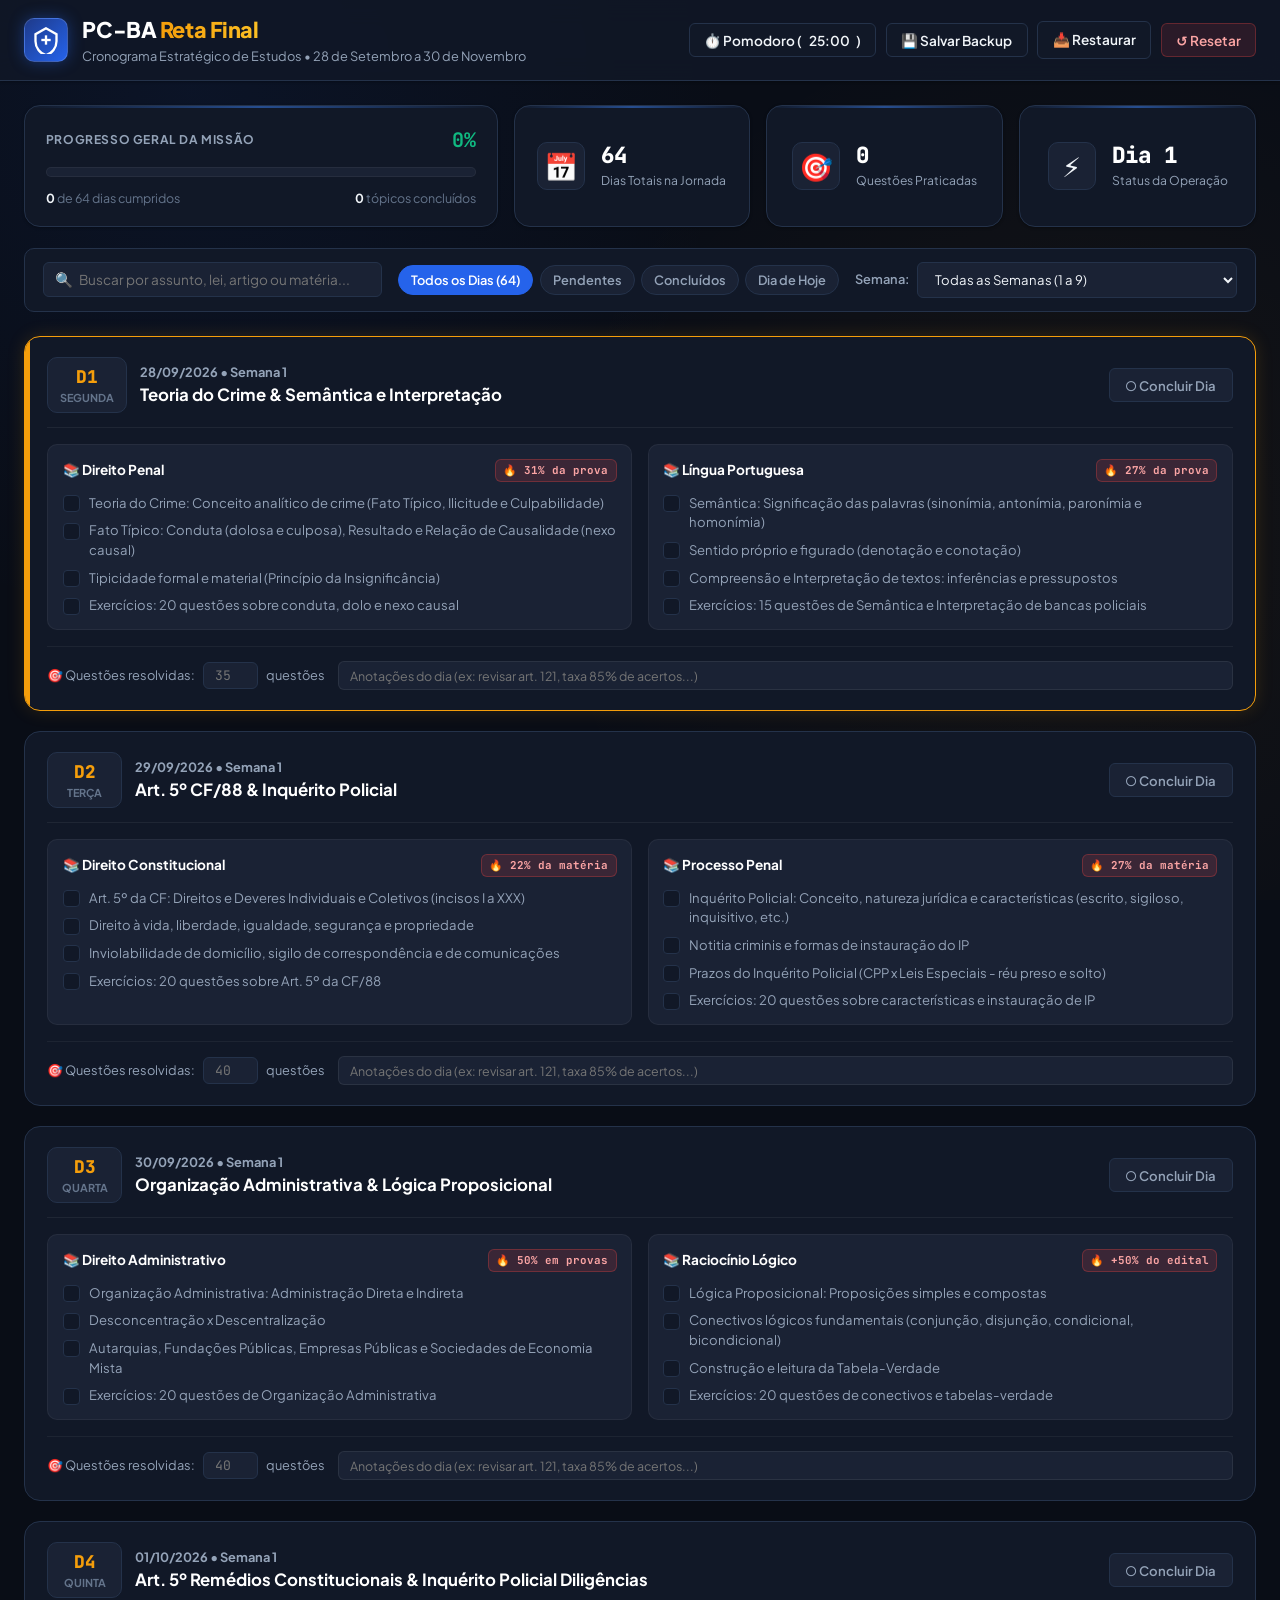
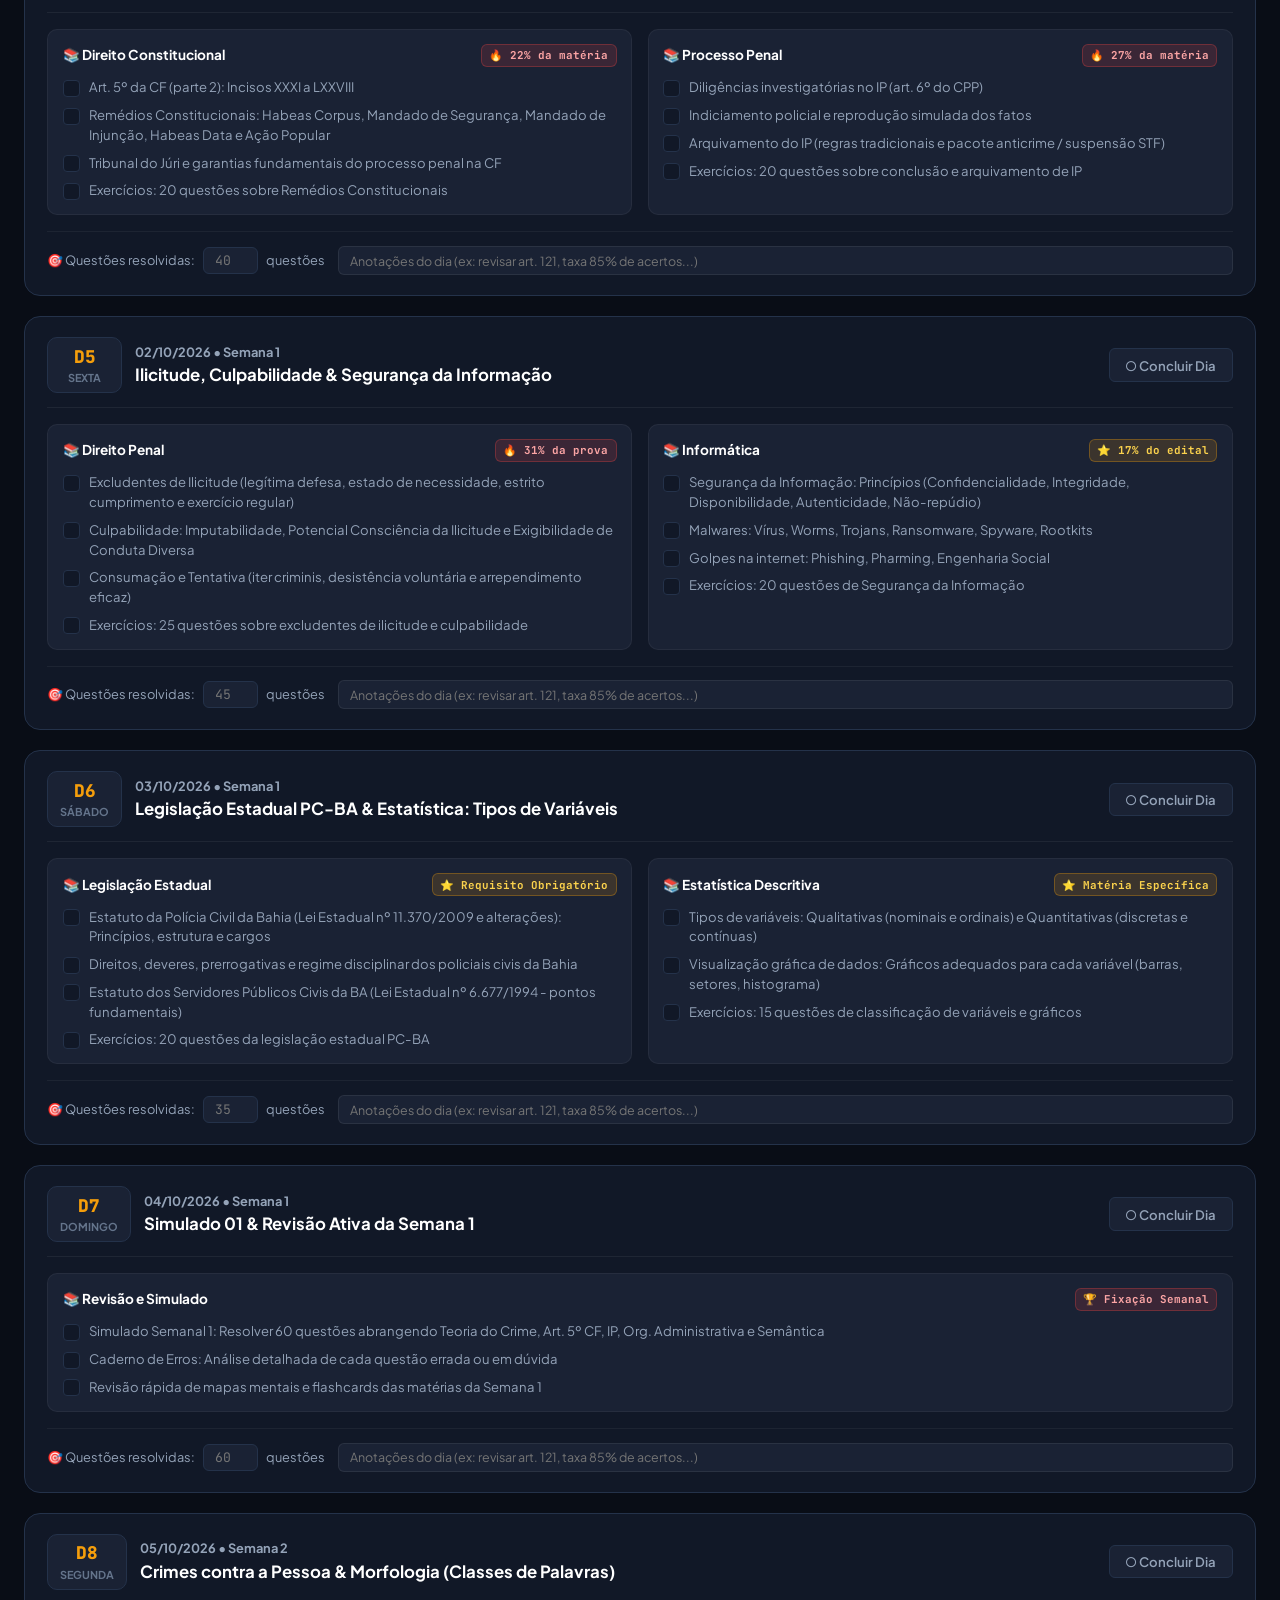
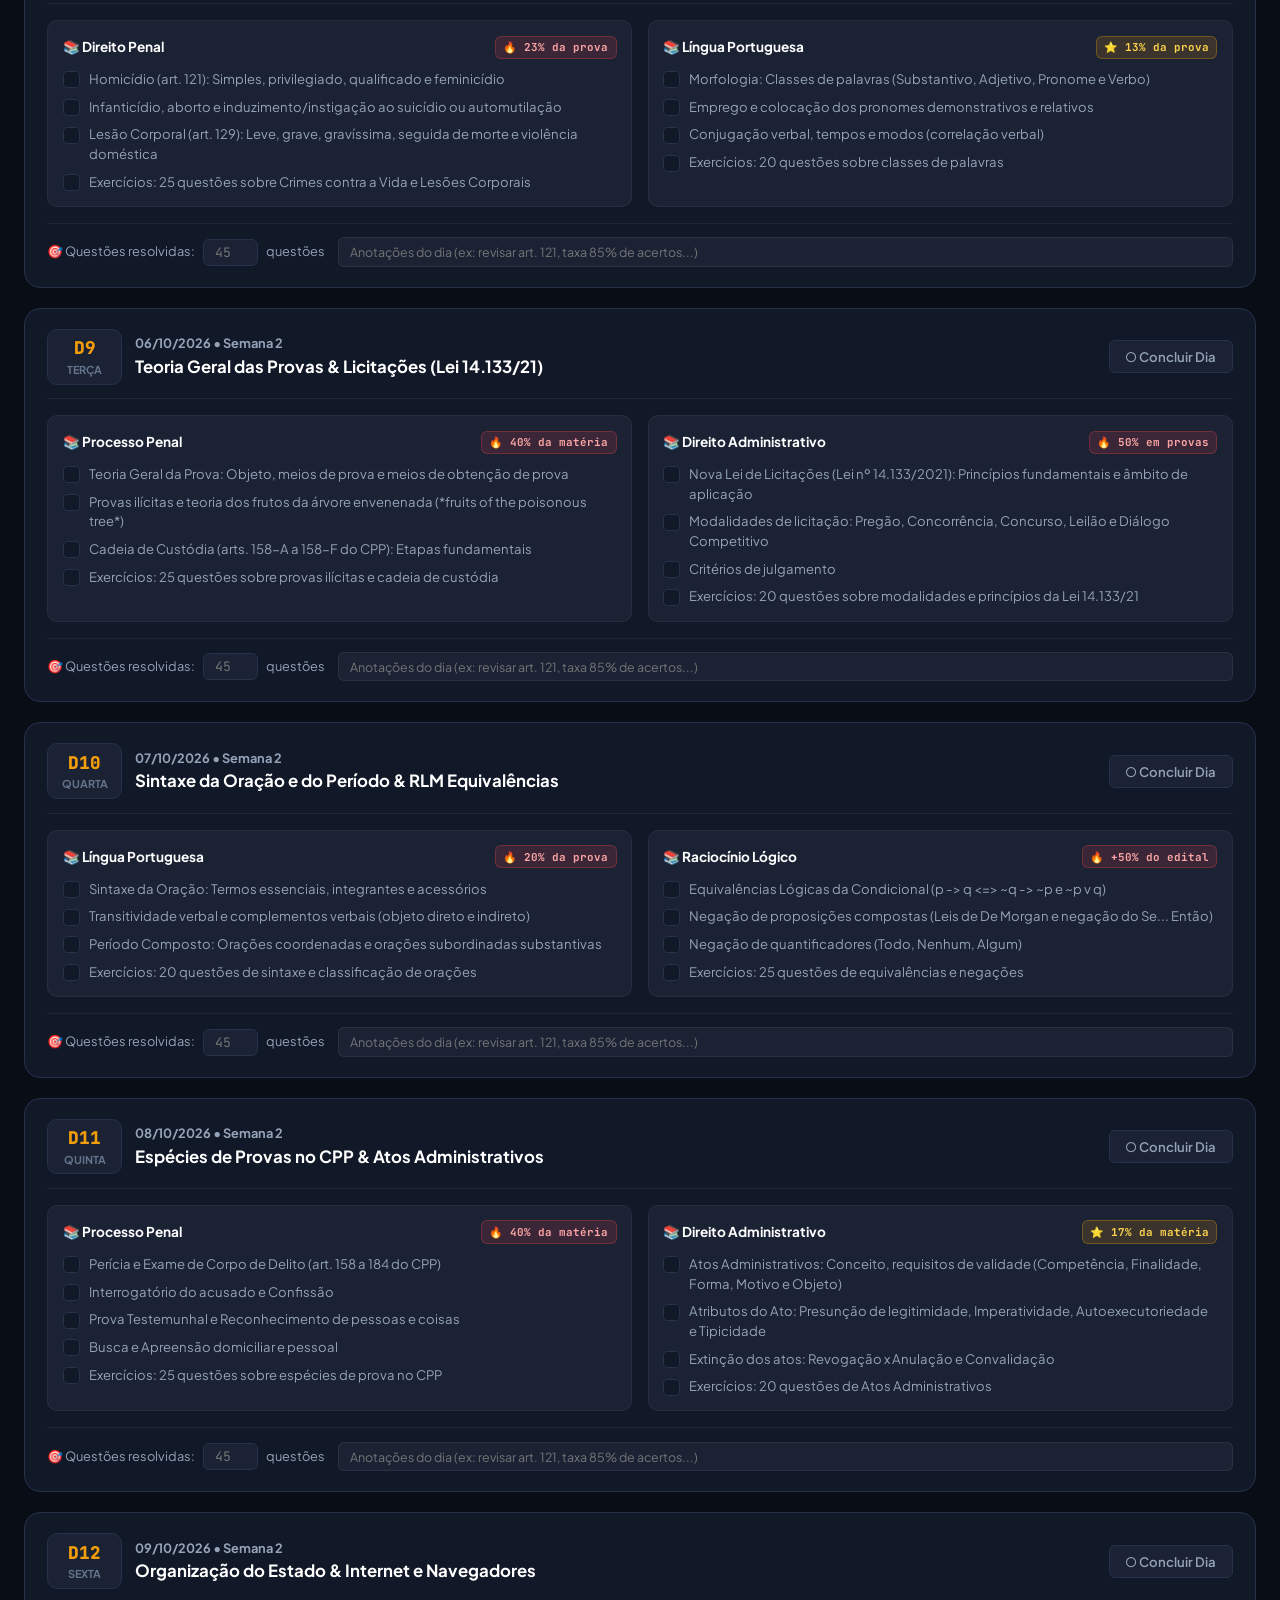
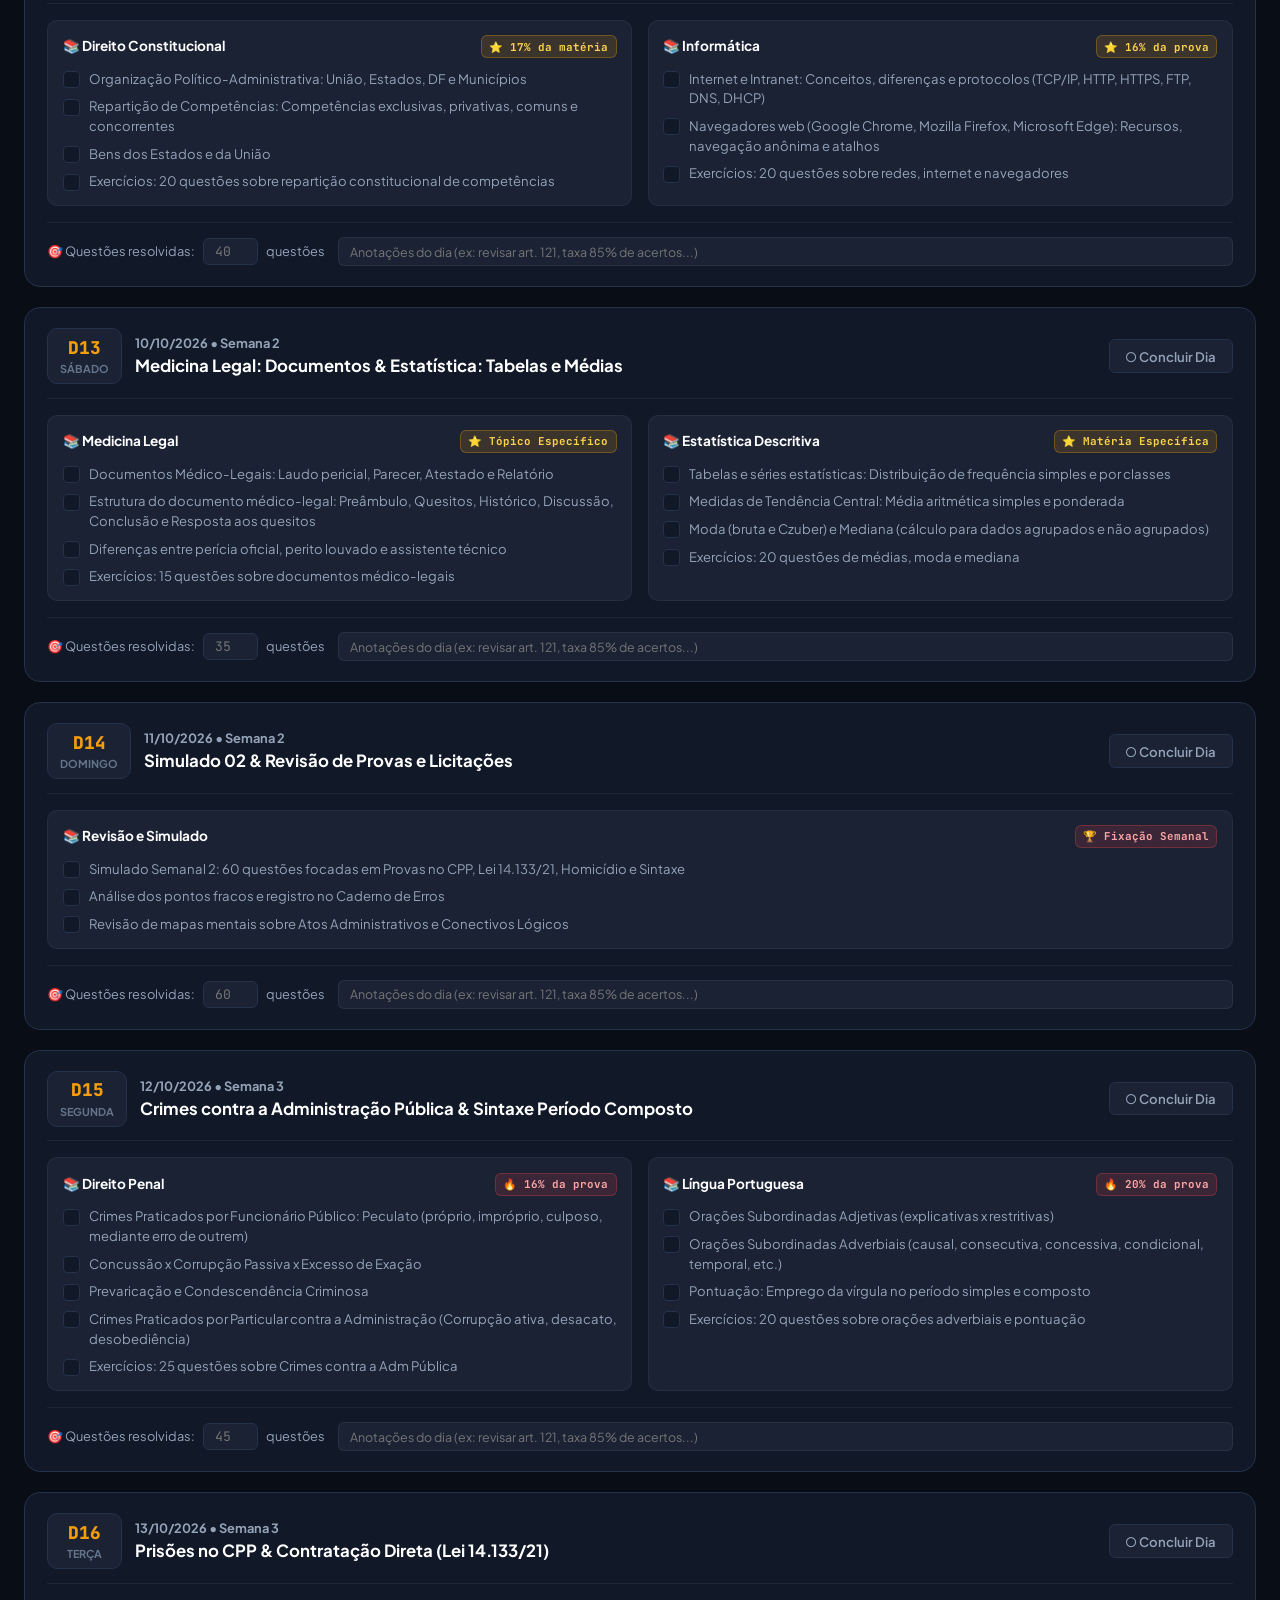
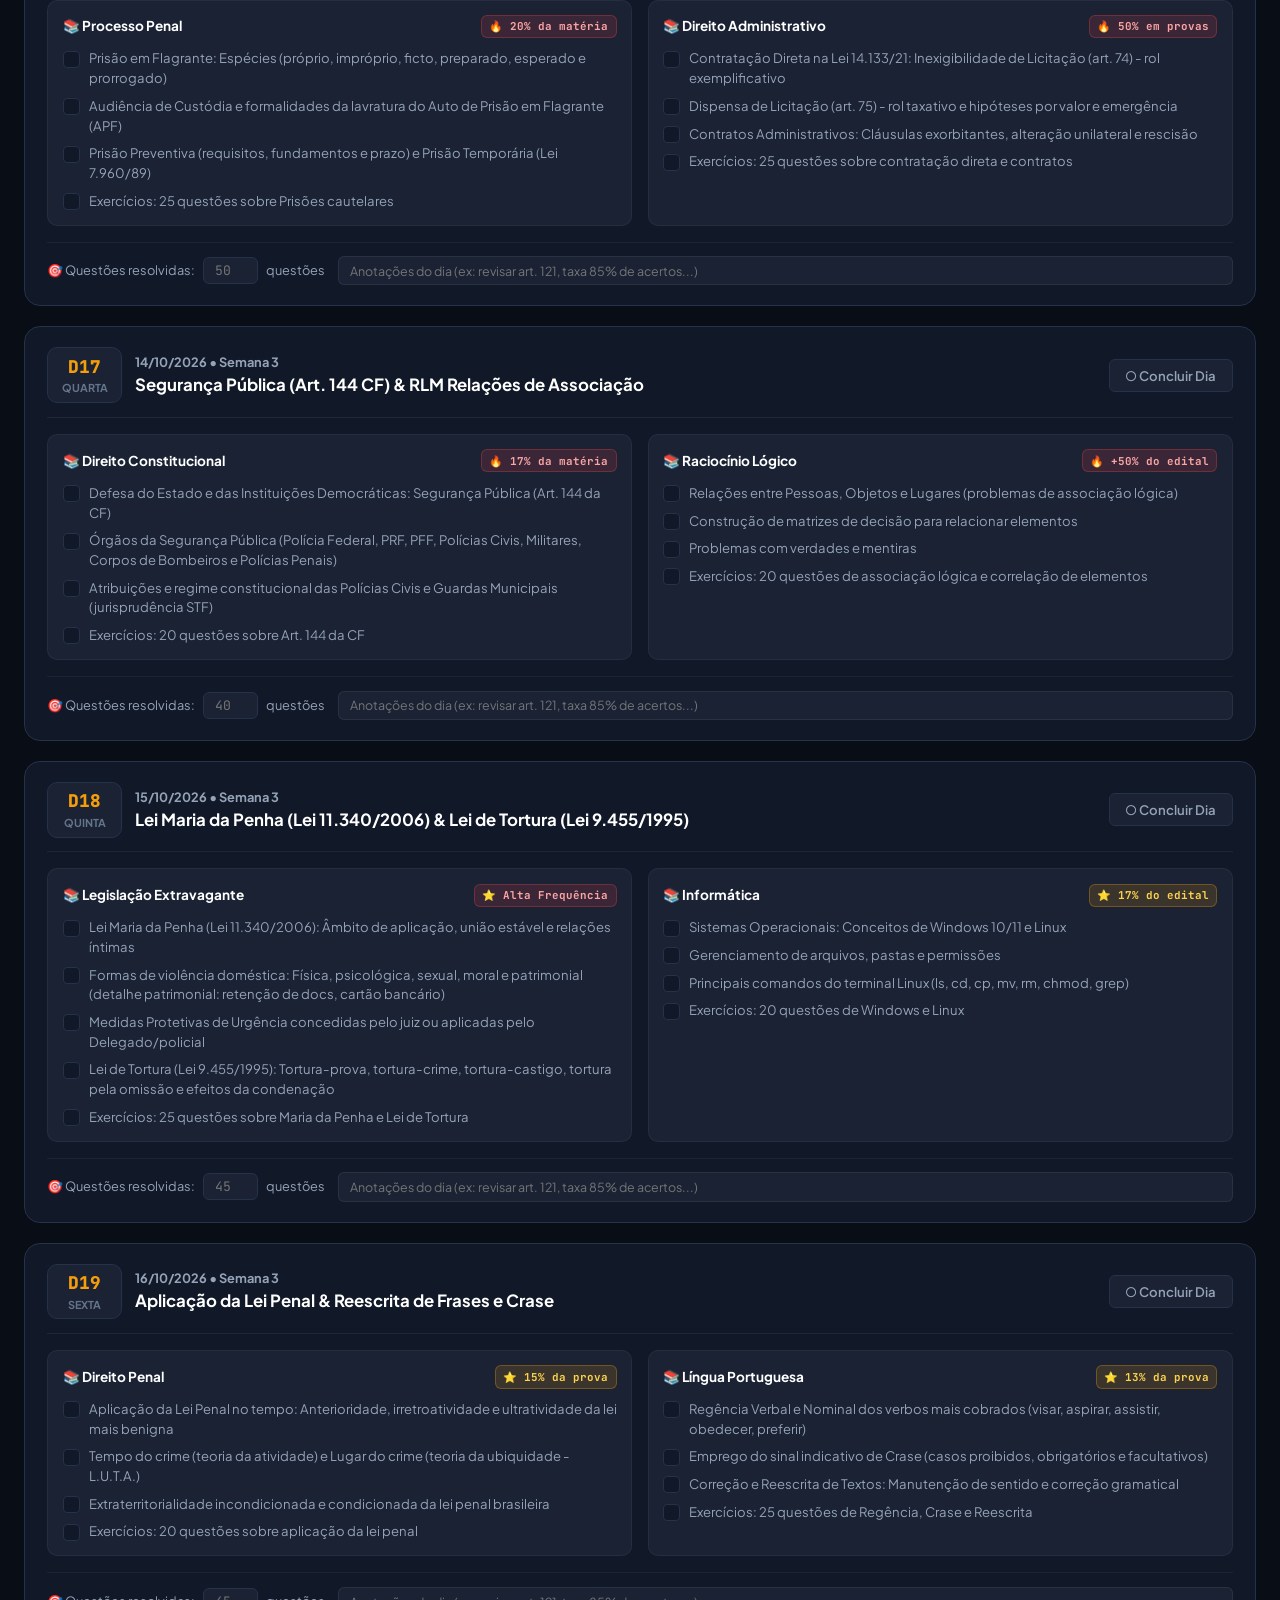
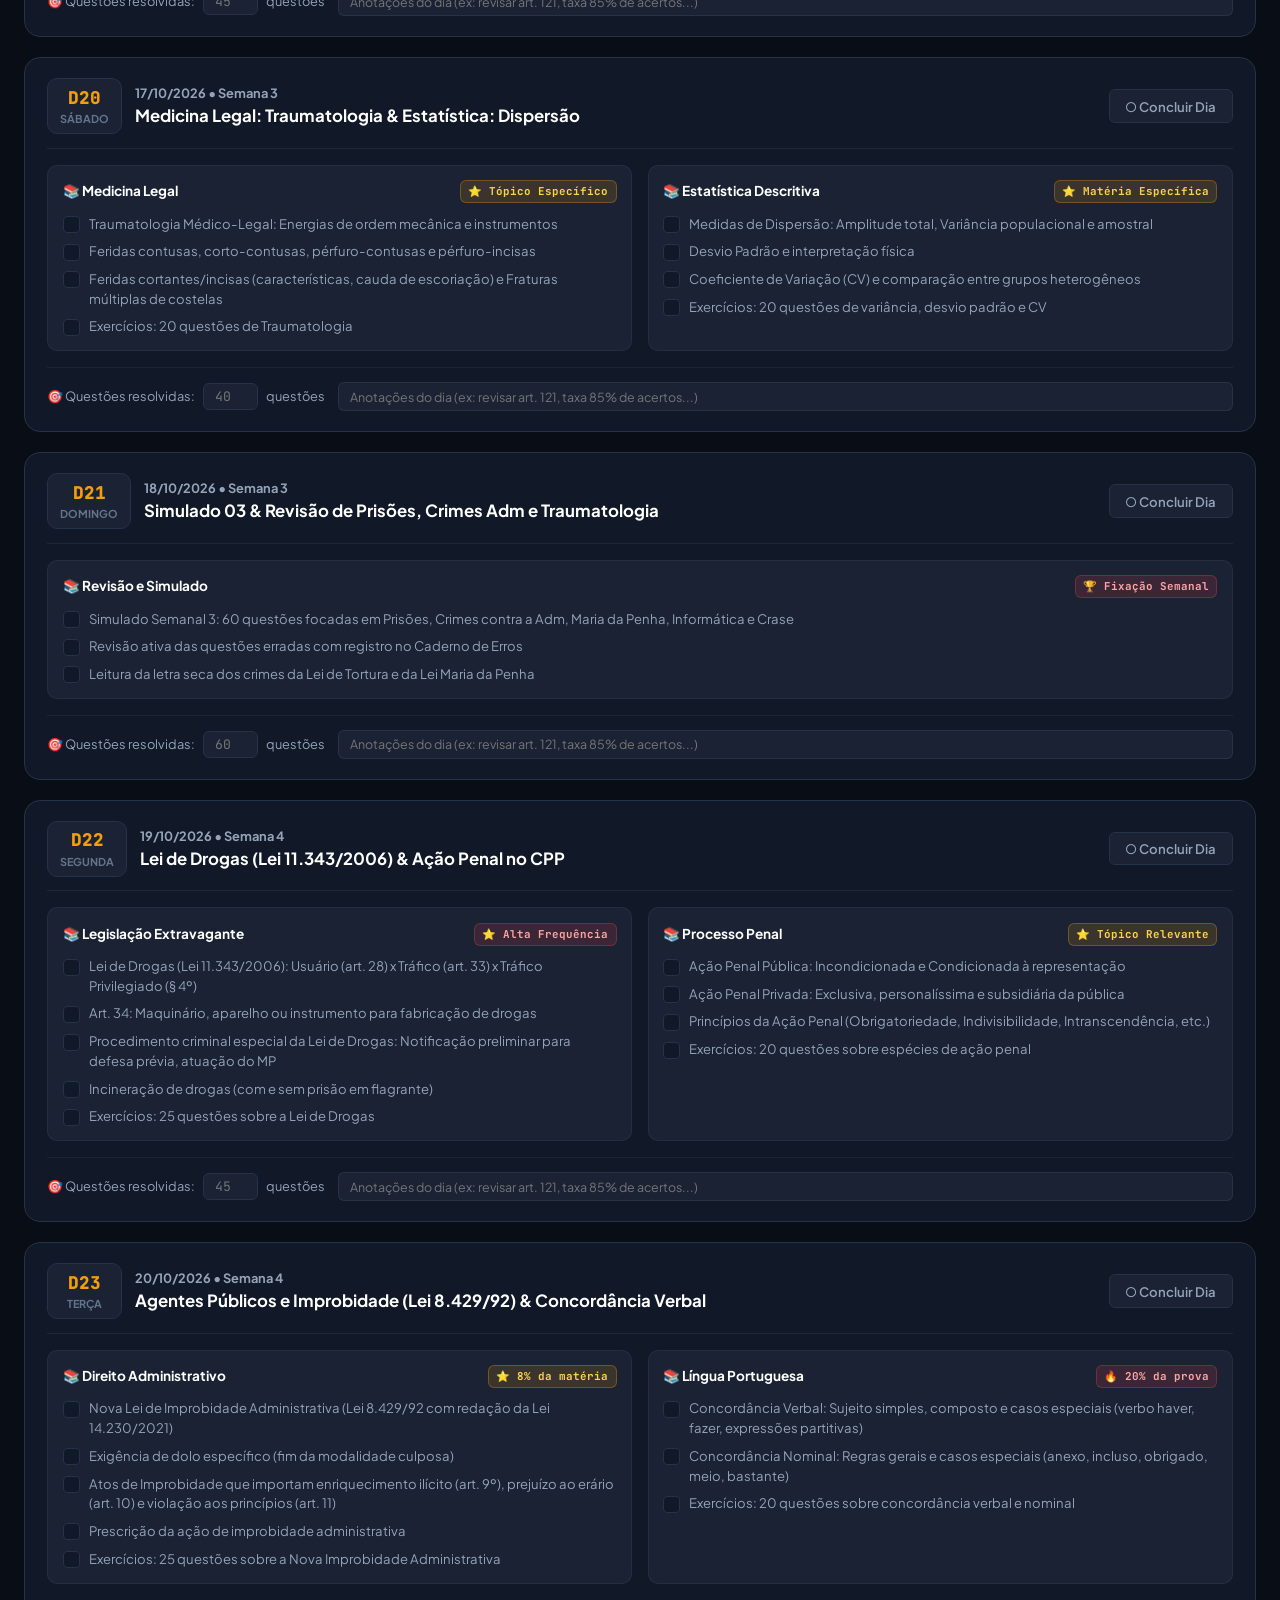
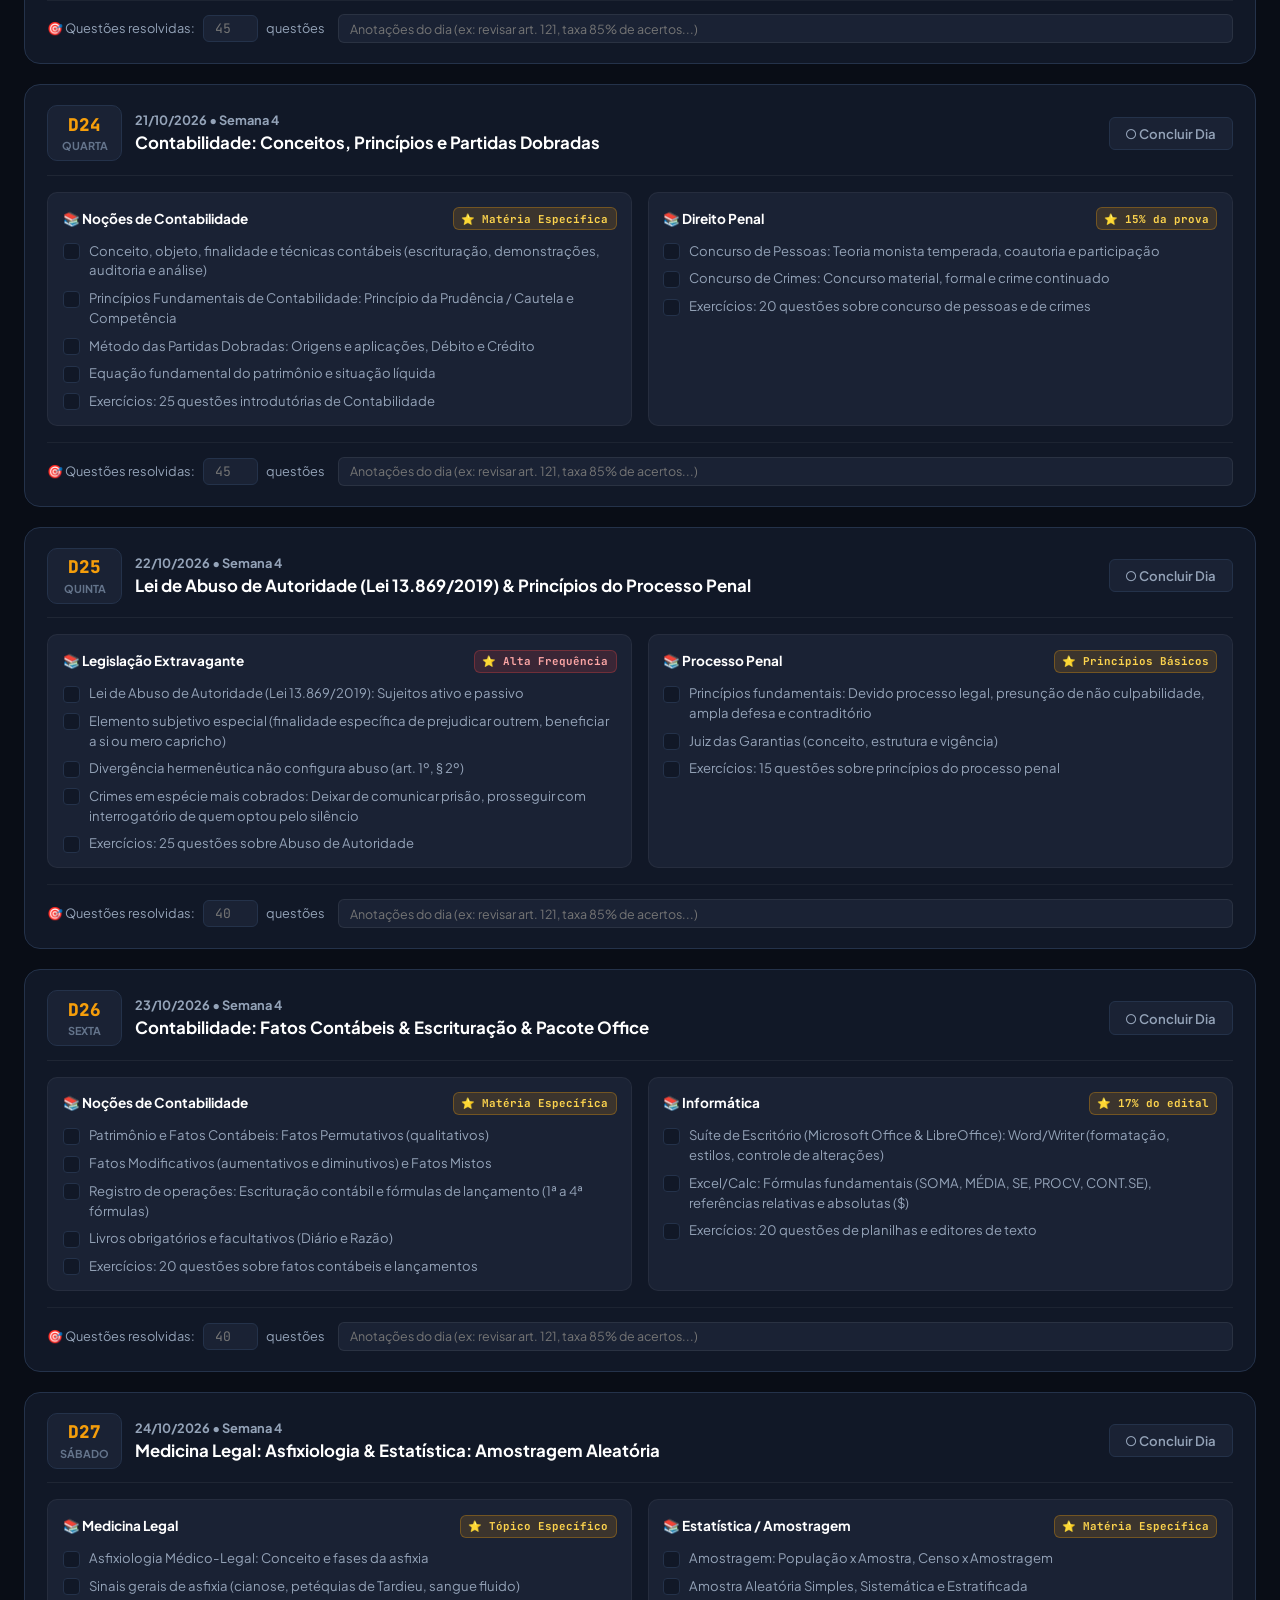
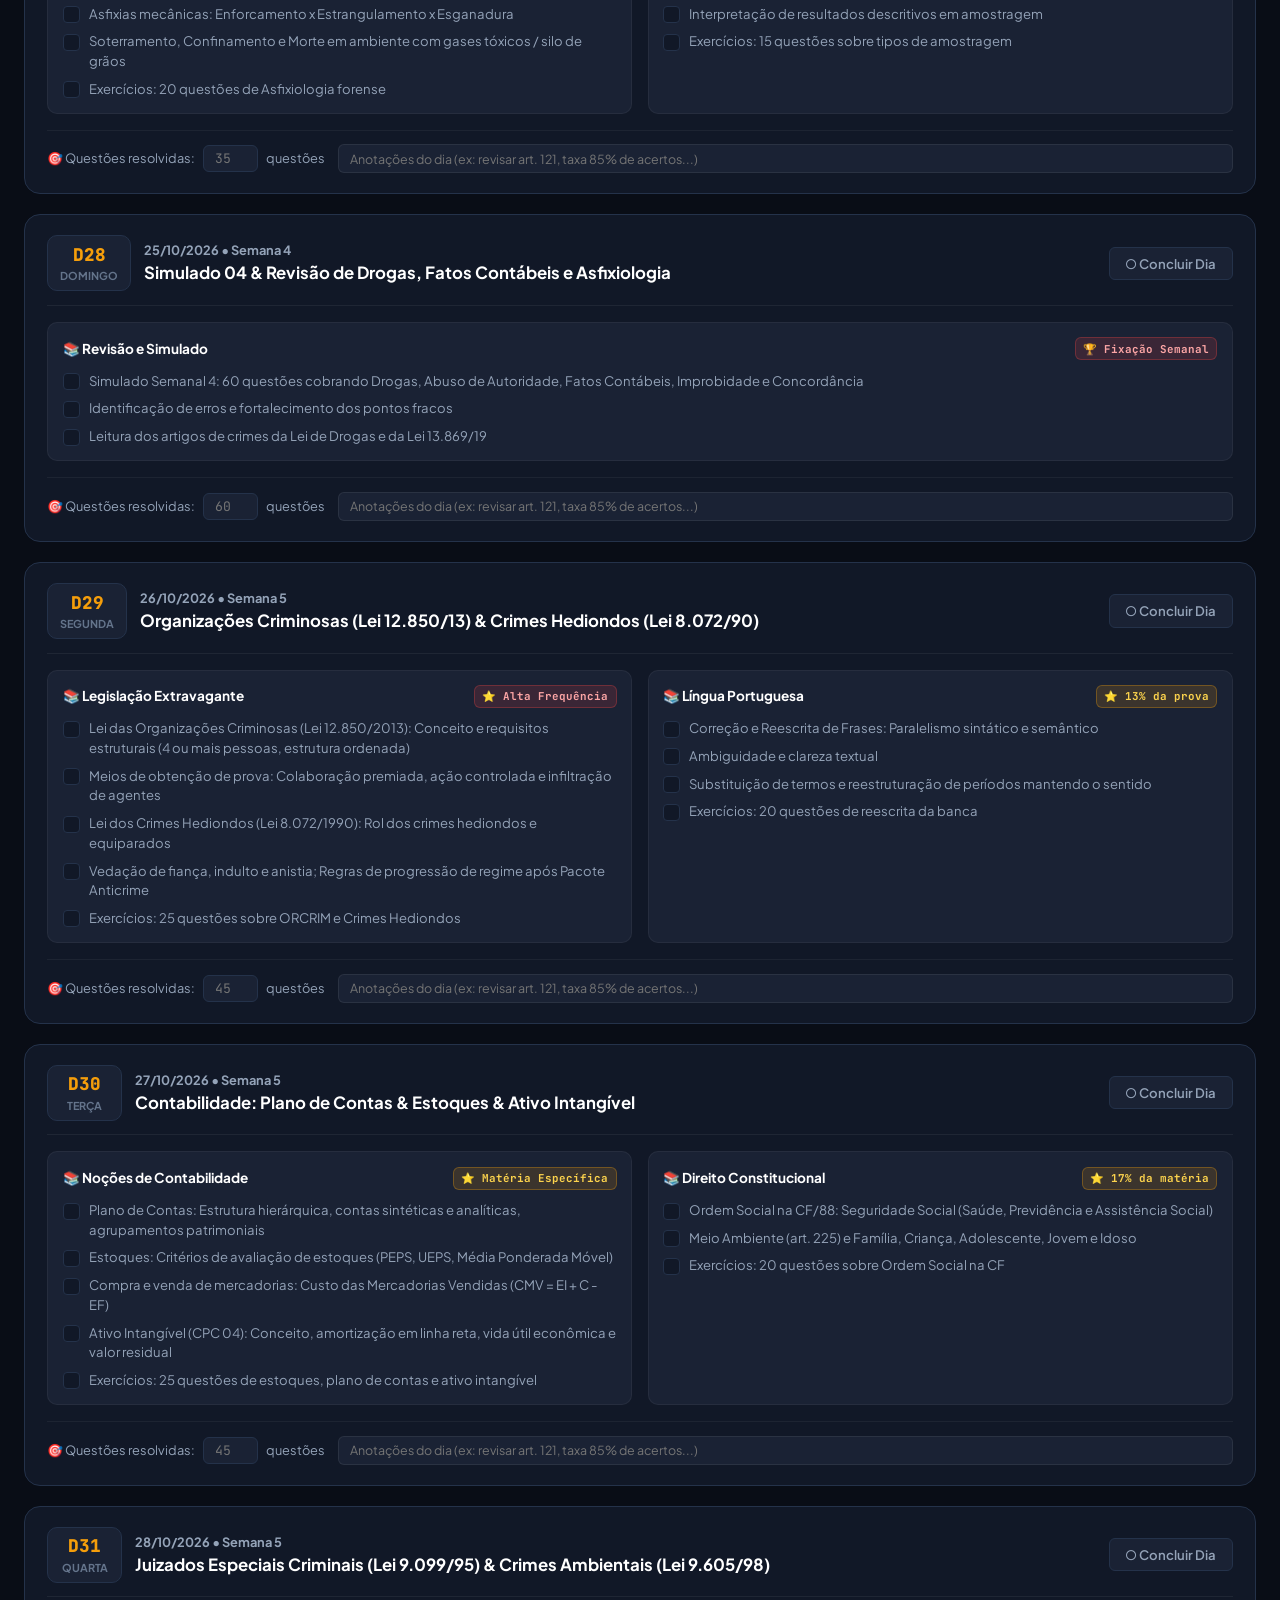
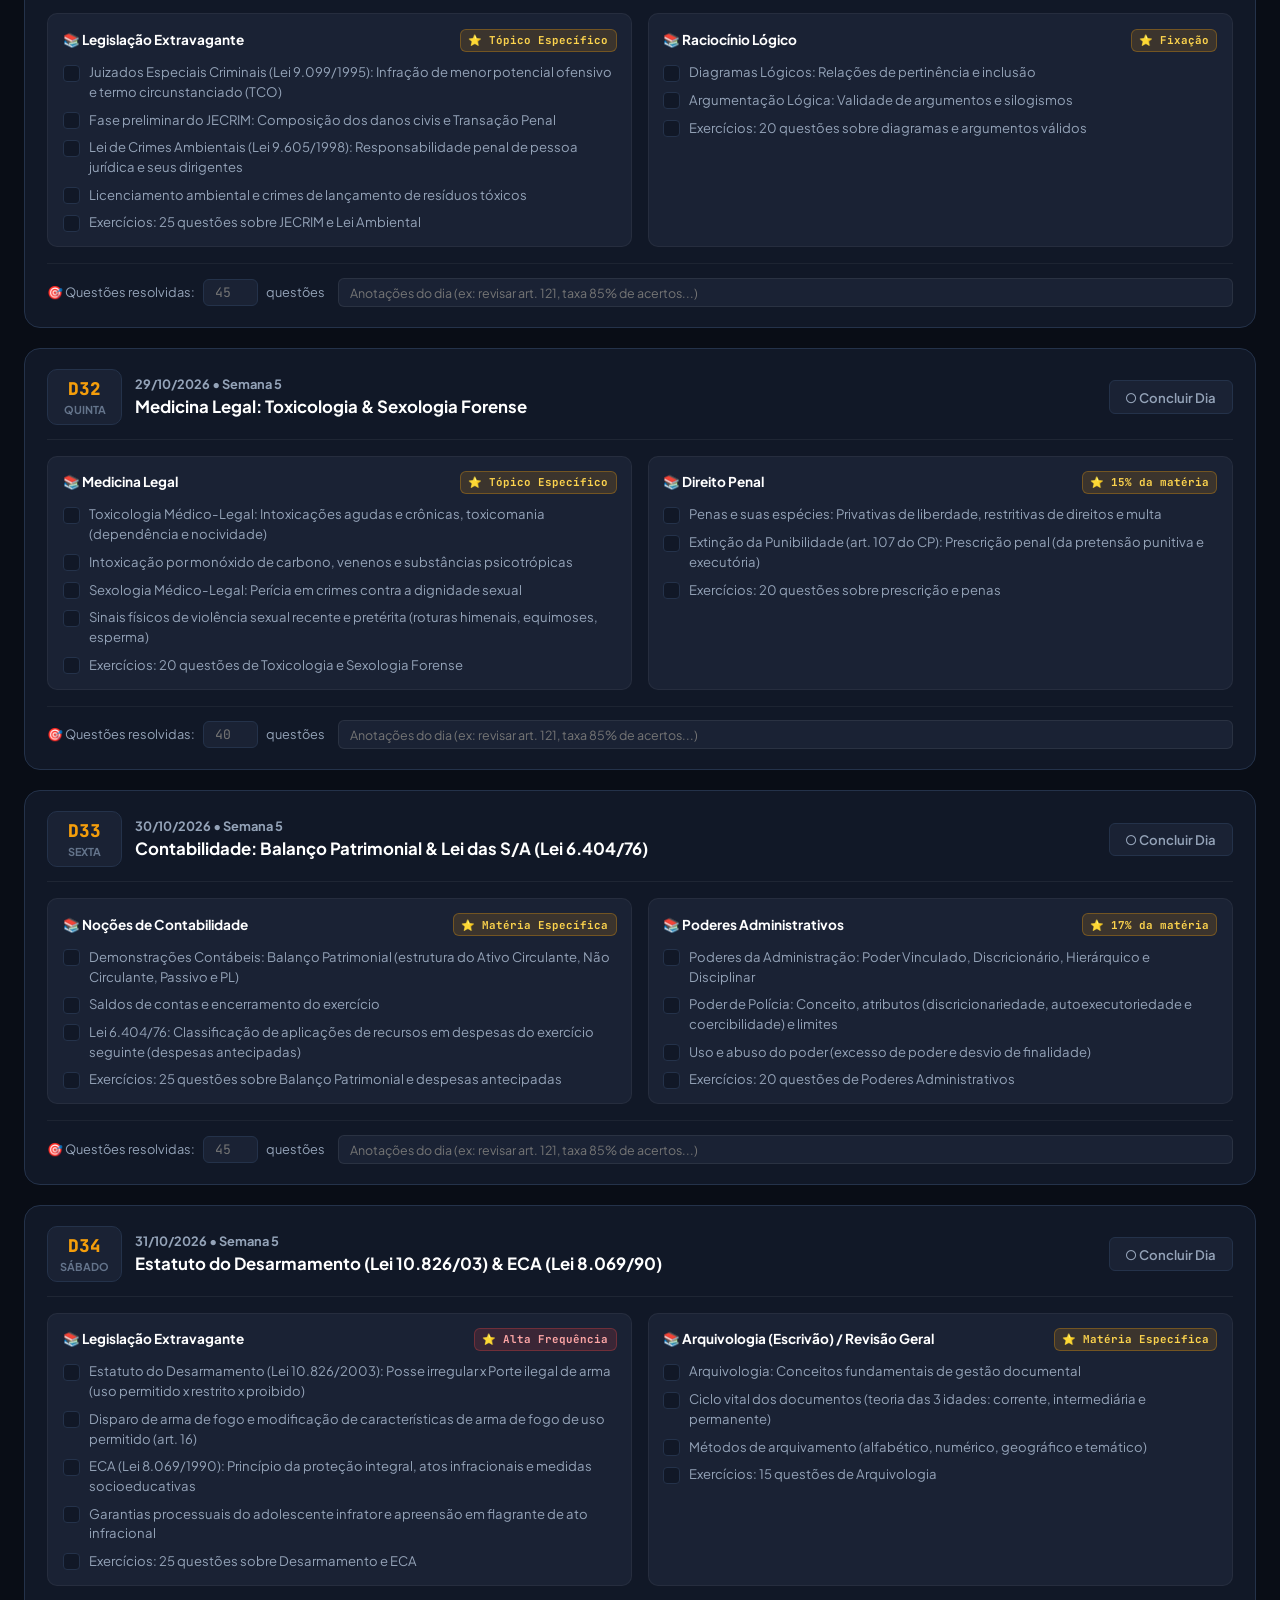
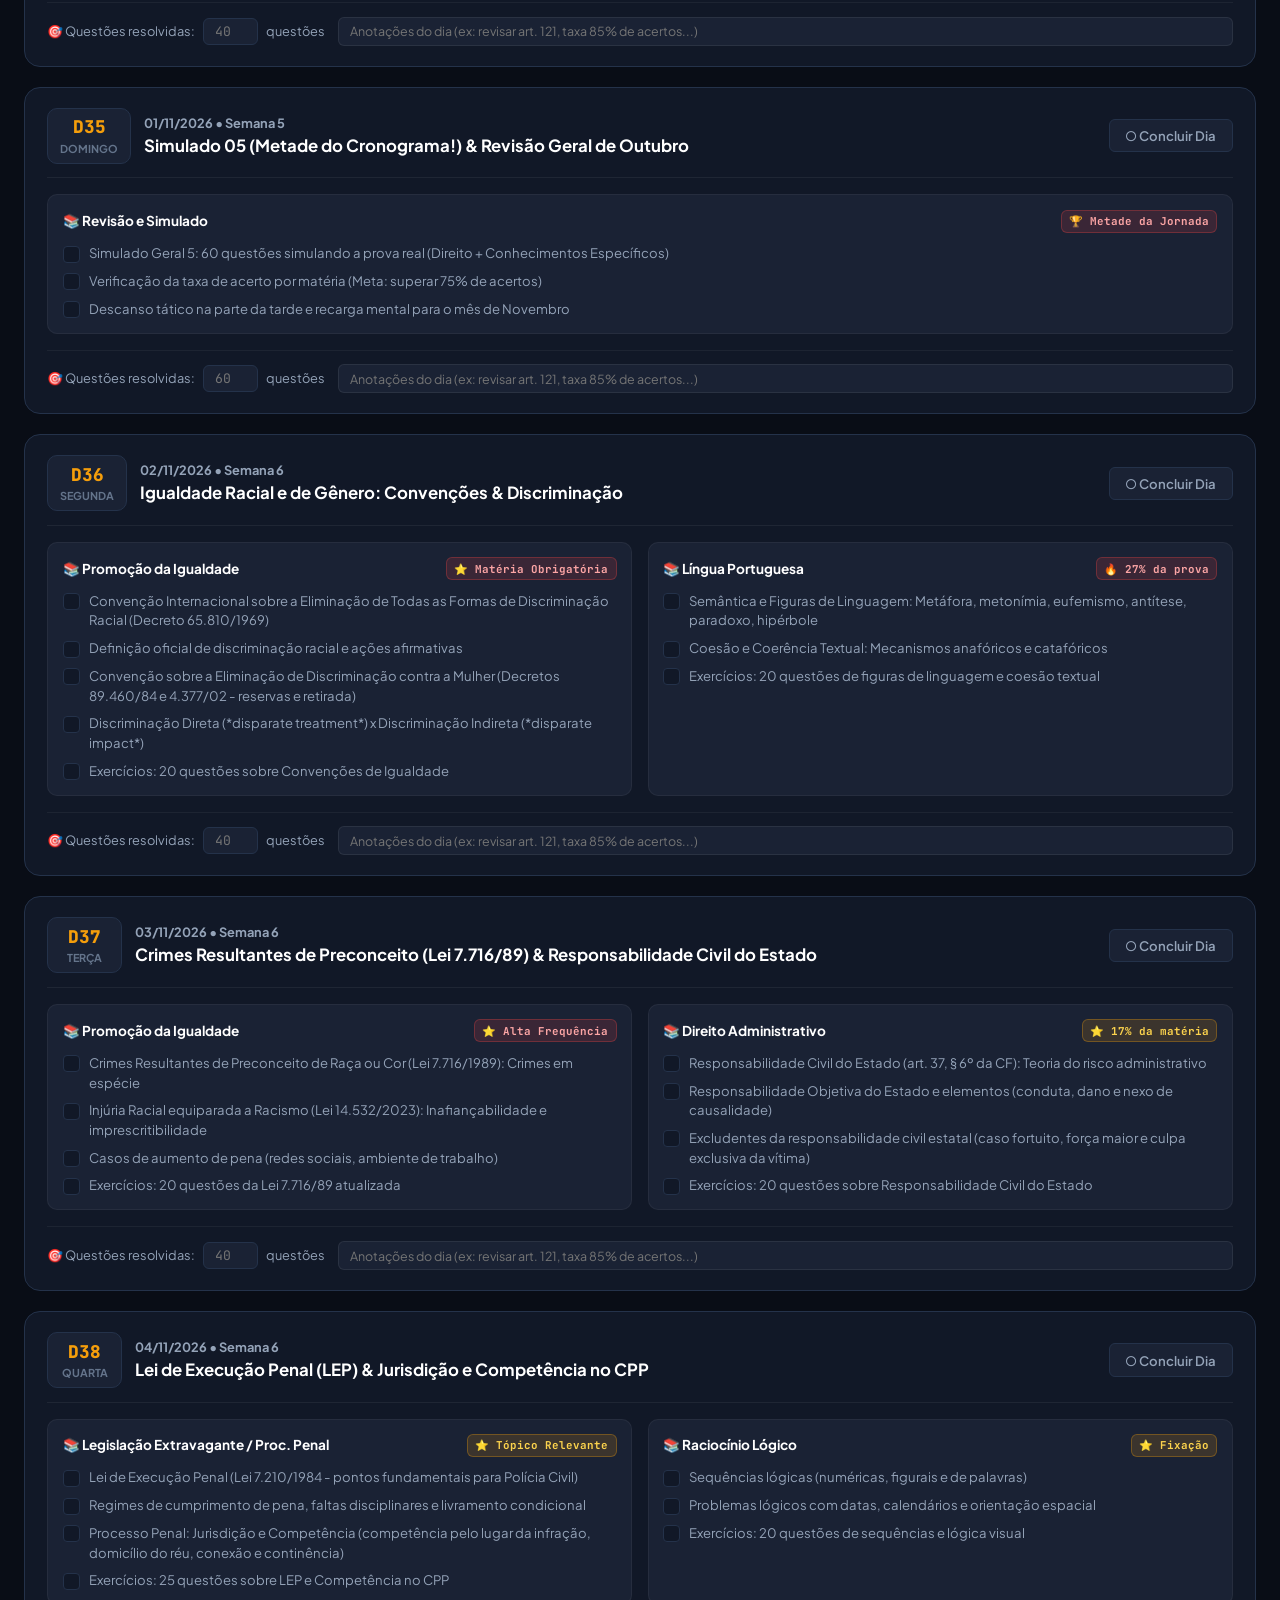
==== index.html @ 9839e087 "feat: cronograma tatico de estudos PC-BA com persistencia local" ====
<!DOCTYPE html>
<html lang="pt-BR">
<head>
  <meta charset="UTF-8">
  <meta name="viewport" content="width=device-width, initial-scale=1.0">
  <title>Cronograma Tático PC-BA | Reta Final</title>
  <link rel="preconnect" href="https://fonts.googleapis.com">
  <link rel="preconnect" href="https://fonts.gstatic.com" crossorigin>
  <link href="https://fonts.googleapis.com/css2?family=Plus+Jakarta+Sans:wght@400;500;600;700;800&family=JetBrains+Mono:wght@500;700&display=swap" rel="stylesheet">
  <link rel="stylesheet" href="style.css">
</head>
<body>
  <!-- Cabeçalho Principal -->
  <header class="app-header">
    <div class="header-container">
      <div class="brand">
        <div class="badge-icon">
          <svg viewBox="0 0 24 24" width="28" height="28" fill="none" stroke="currentColor" stroke-width="2">
            <path d="M12 2L3 7v6c0 5.55 3.84 10.74 9 12 5.16-1.26 9-6.45 9-12V7l-9-5z"/>
            <path d="M12 8v8"/>
            <path d="M8 12h8"/>
          </svg>
        </div>
        <div>
          <h1>PC-BA <span>Reta Final</span></h1>
          <p class="subtitle">Cronograma Estratégico de Estudos • 28 de Setembro a 30 de Novembro</p>
        </div>
      </div>

      <!-- Ações do Header -->
      <div class="header-actions">
        <button id="pomodoroBtn" class="btn-secondary" title="Abrir Pomodoro Timer">
          ⏱️ Pomodoro (<span id="timerDisplay">25:00</span>)
        </button>
        <button id="exportBtn" class="btn-secondary" title="Exportar Backup dos seus Dados">
          💾 Salvar Backup
        </button>
        <label class="btn-secondary file-label" title="Restaurar progresso salvo">
          📥 Restaurar
          <input type="file" id="importInput" accept=".json" style="display: none;">
        </label>
        <button id="resetBtn" class="btn-danger" title="Reiniciar Progresso">
          ↺ Resetar
        </button>
      </div>
    </div>
  </header>

  <!-- Painel de Métricas e Progresso -->
  <section class="dashboard-section">
    <div class="dashboard-grid">
      <!-- Card Progresso Geral -->
      <div class="metric-card progress-card">
        <div class="card-header">
          <span class="card-title">PROGRESSO GERAL DA MISSÃO</span>
          <span class="progress-percent" id="overallPercent">0%</span>
        </div>
        <div class="progress-bar-bg">
          <div class="progress-bar-fill" id="overallProgressBar" style="width: 0%;"></div>
        </div>
        <div class="progress-stats">
          <span><strong id="completedDaysCount">0</strong> de 64 dias cumpridos</span>
          <span><strong id="completedTasksCount">0</strong> tópicos concluídos</span>
        </div>
      </div>

      <!-- Card Dias Restantes -->
      <div class="metric-card mini-card">
        <div class="metric-icon">📅</div>
        <div class="metric-content">
          <div class="metric-value" id="daysRemaining">64</div>
          <div class="metric-label">Dias Totais na Jornada</div>
        </div>
      </div>

      <!-- Card Questões Resolvidas -->
      <div class="metric-card mini-card">
        <div class="metric-icon">🎯</div>
        <div class="metric-content">
          <div class="metric-value" id="totalQuestionsSolved">0</div>
          <div class="metric-label">Questões Praticadas</div>
        </div>
      </div>

      <!-- Card Ritmo Atual -->
      <div class="metric-card mini-card">
        <div class="metric-icon">⚡</div>
        <div class="metric-content">
          <div class="metric-value" id="currentStreak">Dia 1</div>
          <div class="metric-label">Status da Operação</div>
        </div>
      </div>
    </div>
  </section>

  <!-- Modal do Pomodoro Timer -->
  <div id="pomodoroModal" class="modal-overlay hidden">
    <div class="modal-box">
      <div class="modal-header">
        <h3>⏱️ Temporizador Tático Pomodoro</h3>
        <button id="closePomodoro" class="btn-icon">&times;</button>
      </div>
      <div class="modal-body">
        <div class="timer-circle">
          <div class="timer-time" id="modalTimerDisplay">25:00</div>
          <div class="timer-mode" id="timerMode">Foco Total</div>
        </div>
        <div class="timer-controls">
          <button id="startTimerBtn" class="btn-primary">Iniciar</button>
          <button id="pauseTimerBtn" class="btn-secondary">Pausar</button>
          <button id="resetTimerBtn" class="btn-secondary">Reiniciar</button>
        </div>
        <div class="timer-modes">
          <button class="mode-btn active" data-time="25">Foco (25 min)</button>
          <button class="mode-btn" data-time="50">Foco Intenso (50 min)</button>
          <button class="mode-btn" data-time="5">Pausa Curta (5 min)</button>
          <button class="mode-btn" data-time="15">Pausa Longa (15 min)</button>
        </div>
      </div>
    </div>
  </div>

  <!-- Barra de Filtros e Busca -->
  <section class="controls-section">
    <div class="controls-container">
      <!-- Busca rápida -->
      <div class="search-box">
        <span class="search-icon">🔍</span>
        <input type="text" id="searchInput" placeholder="Buscar por assunto, lei, artigo ou matéria...">
      </div>

      <!-- Filtros Rápidos -->
      <div class="filter-group">
        <button class="filter-chip active" data-filter="all">Todos os Dias (64)</button>
        <button class="filter-chip" data-filter="pending">Pendentes</button>
        <button class="filter-chip" data-filter="completed">Concluídos</button>
        <button class="filter-chip" data-filter="today">Dia de Hoje</button>
      </div>

      <!-- Seletor de Semanas -->
      <div class="week-selector">
        <label for="weekSelect">Semana:</label>
        <select id="weekSelect">
          <option value="all">Todas as Semanas (1 a 9)</option>
          <option value="1">Semana 1: 28/09 a 04/10 • Fundamentos de Alto Peso</option>
          <option value="2">Semana 2: 05/10 a 11/10 • Provas, Sintaxe e Crimes</option>
          <option value="3">Semana 3: 12/10 a 18/10 • Licitações, Prisões e Informática</option>
          <option value="4">Semana 4: 19/10 a 25/10 • Contabilidade 1, Drogas e Ação Penal</option>
          <option value="5">Semana 5: 26/10 a 01/11 • Medicina Legal 1 e Contabilidade 2</option>
          <option value="6">Semana 6: 02/11 a 08/11 • Igualdade Racial, Medicina 2 e RLM</option>
          <option value="7">Semana 7: 09/11 a 15/11 • Aprofundamento dos Tópicos +40%</option>
          <option value="8">Semana 8: 16/11 a 22/11 • Reta Final - Questões & Leis Secas</option>
          <option value="9">Semana 9: 23/11 a 30/11 • Revisão Geral de Véspera & Fixação</option>
        </select>
      </div>
    </div>
  </section>

  <!-- Grade de Dias do Cronograma -->
  <main class="timeline-container">
    <div id="daysList" class="days-list">
      <!-- Inserido dinamicamente via app.js -->
    </div>
  </main>

  <!-- Rodapé -->
  <footer class="app-footer">
    <div class="footer-container">
      <p>Polícia Civil do Estado da Bahia • Reta Final de Aprovação</p>
      <p class="footer-sub">Seus dados ficam 100% salvos no seu navegador localmente. Não esqueça de gerar backups periódicos pelo botão "Salvar Backup".</p>
    </div>
  </footer>

  <script src="app.js"></script>
</body>
</html>
---- style.css ----
/* ==========================================================================
   Cronograma Tático PC-BA - Estilos Premium & Design Tático
   ========================================================================== */

:root {
  --bg-main: #090d16;
  --bg-card: #111827;
  --bg-card-hover: #162033;
  --bg-input: #1a2234;
  --border-color: #24324a;
  --border-highlight: #3b82f6;

  --primary: #2563eb;
  --primary-hover: #1d4ed8;
  --primary-glow: rgba(37, 99, 235, 0.25);

  --accent-gold: #f59e0b;
  --accent-gold-bg: rgba(245, 158, 11, 0.12);

  --success: #10b981;
  --success-bg: rgba(16, 185, 129, 0.12);
  --success-glow: rgba(16, 185, 129, 0.2);

  --danger: #ef4444;
  --danger-bg: rgba(239, 68, 68, 0.12);

  --text-main: #f1f5f9;
  --text-muted: #94a3b8;
  --text-dim: #64748b;

  --badge-direito: #38bdf8;
  --badge-portugues: #a78bfa;
  --badge-info: #34d399;
  --badge-rlm: #fb923c;
  --badge-especifica: #f472b6;
  --badge-revisao: #eab308;

  --radius-sm: 6px;
  --radius-md: 10px;
  --radius-lg: 16px;
  --radius-full: 9999px;

  --shadow-sm: 0 1px 3px rgba(0, 0, 0, 0.3);
  --shadow-md: 0 4px 14px rgba(0, 0, 0, 0.4);
  --shadow-glow: 0 0 25px rgba(37, 99, 235, 0.18);
  --transition: all 0.2s cubic-bezier(0.4, 0, 0.2, 1);
}

* {
  box-sizing: border-box;
  margin: 0;
  padding: 0;
}

body {
  font-family: 'Plus Jakarta Sans', system-ui, -apple-system, sans-serif;
  background-color: var(--bg-main);
  color: var(--text-main);
  line-height: 1.5;
  min-height: 100vh;
  display: flex;
  flex-direction: column;
  background-image: 
    radial-gradient(circle at 15% 10%, rgba(37, 99, 235, 0.08) 0%, transparent 40%),
    radial-gradient(circle at 85% 60%, rgba(245, 158, 11, 0.05) 0%, transparent 45%);
  background-attachment: fixed;
}

/* ==========================================================================
   Header Tático
   ========================================================================== */
.app-header {
  background-color: rgba(17, 24, 39, 0.85);
  backdrop-filter: blur(12px);
  border-bottom: 1px solid var(--border-color);
  position: sticky;
  top: 0;
  z-index: 100;
  box-shadow: var(--shadow-sm);
}

.header-container {
  max-width: 1300px;
  margin: 0 auto;
  padding: 0.9rem 1.5rem;
  display: flex;
  align-items: center;
  justify-content: space-between;
  flex-wrap: wrap;
  gap: 1rem;
}

.brand {
  display: flex;
  align-items: center;
  gap: 0.9rem;
}

.badge-icon {
  width: 44px;
  height: 44px;
  background: linear-gradient(135deg, #1e3a8a, #2563eb);
  border-radius: var(--radius-md);
  display: flex;
  align-items: center;
  justify-content: center;
  color: #fff;
  border: 1px solid rgba(255, 255, 255, 0.15);
  box-shadow: 0 0 15px rgba(37, 99, 235, 0.4);
}

.brand h1 {
  font-size: 1.35rem;
  font-weight: 800;
  letter-spacing: -0.02em;
  color: #ffffff;
}

.brand h1 span {
  color: var(--accent-gold);
  background: linear-gradient(90deg, #f59e0b, #fbbf24);
  -webkit-background-clip: text;
  -webkit-text-fill-color: transparent;
}

.subtitle {
  font-size: 0.8rem;
  color: var(--text-muted);
}

.header-actions {
  display: flex;
  align-items: center;
  gap: 0.6rem;
  flex-wrap: wrap;
}

/* ==========================================================================
   Botões e Controles
   ========================================================================== */
button, .file-label {
  cursor: pointer;
  font-family: inherit;
  font-size: 0.85rem;
  font-weight: 600;
  border-radius: var(--radius-sm);
  padding: 0.48rem 0.9rem;
  border: 1px solid transparent;
  transition: var(--transition);
  display: inline-flex;
  align-items: center;
  gap: 0.4rem;
  user-select: none;
}

.btn-primary {
  background: var(--primary);
  color: #fff;
  border-color: rgba(255, 255, 255, 0.1);
}

.btn-primary:hover {
  background: var(--primary-hover);
  box-shadow: 0 0 14px var(--primary-glow);
}

.btn-secondary {
  background: var(--bg-card);
  color: var(--text-main);
  border-color: var(--border-color);
}

.btn-secondary:hover {
  background: var(--bg-card-hover);
  border-color: var(--border-highlight);
  color: #fff;
}

.btn-danger {
  background: var(--danger-bg);
  color: #fca5a5;
  border-color: rgba(239, 68, 68, 0.3);
}

.btn-danger:hover {
  background: rgba(239, 68, 68, 0.25);
  color: #fff;
}

.btn-icon {
  background: transparent;
  border: none;
  font-size: 1.25rem;
  color: var(--text-muted);
  padding: 0.2rem 0.5rem;
}

.btn-icon:hover {
  color: #fff;
}

/* ==========================================================================
   Dashboard de Métricas
   ========================================================================== */
.dashboard-section {
  max-width: 1300px;
  margin: 1.5rem auto 0;
  padding: 0 1.5rem;
  width: 100%;
}

.dashboard-grid {
  display: grid;
  grid-template-columns: 2fr 1fr 1fr 1fr;
  gap: 1rem;
}

@media (max-width: 992px) {
  .dashboard-grid {
    grid-template-columns: 1fr 1fr;
  }
}

@media (max-width: 580px) {
  .dashboard-grid {
    grid-template-columns: 1fr;
  }
}

.metric-card {
  background: var(--bg-card);
  border: 1px solid var(--border-color);
  border-radius: var(--radius-lg);
  padding: 1.15rem 1.3rem;
  box-shadow: var(--shadow-sm);
  display: flex;
  flex-direction: column;
  justify-content: center;
  position: relative;
  overflow: hidden;
}

.metric-card::before {
  content: "";
  position: absolute;
  top: 0;
  left: 0;
  right: 0;
  height: 2px;
  background: linear-gradient(90deg, transparent, var(--border-highlight), transparent);
  opacity: 0.5;
}

.progress-card {
  gap: 0.75rem;
}

.progress-card .card-header {
  display: flex;
  justify-content: space-between;
  align-items: center;
}

.card-title {
  font-size: 0.75rem;
  font-weight: 700;
  letter-spacing: 0.05em;
  color: var(--text-muted);
}

.progress-percent {
  font-family: 'JetBrains Mono', monospace;
  font-size: 1.25rem;
  font-weight: 700;
  color: var(--success);
}

.progress-bar-bg {
  width: 100%;
  height: 10px;
  background-color: var(--bg-input);
  border-radius: var(--radius-full);
  overflow: hidden;
  border: 1px solid rgba(255, 255, 255, 0.05);
}

.progress-bar-fill {
  height: 100%;
  background: linear-gradient(90deg, #3b82f6, #10b981);
  border-radius: var(--radius-full);
  transition: width 0.4s ease-out;
  box-shadow: 0 0 12px var(--success-glow);
}

.progress-stats {
  display: flex;
  justify-content: space-between;
  font-size: 0.78rem;
  color: var(--text-dim);
}

.progress-stats strong {
  color: var(--text-main);
}

.mini-card {
  flex-direction: row;
  align-items: center;
  gap: 1rem;
}

.metric-icon {
  font-size: 1.7rem;
  background: var(--bg-input);
  width: 48px;
  height: 48px;
  display: flex;
  align-items: center;
  justify-content: center;
  border-radius: var(--radius-md);
  border: 1px solid var(--border-color);
}

.metric-value {
  font-size: 1.4rem;
  font-weight: 800;
  line-height: 1.1;
  color: #fff;
  font-family: 'JetBrains Mono', monospace;
}

.metric-label {
  font-size: 0.76rem;
  color: var(--text-muted);
  margin-top: 0.15rem;
}

/* ==========================================================================
   Controles, Filtros e Busca
   ========================================================================== */
.controls-section {
  max-width: 1300px;
  margin: 1.3rem auto 0;
  padding: 0 1.5rem;
  width: 100%;
}

.controls-container {
  display: flex;
  align-items: center;
  justify-content: space-between;
  gap: 1rem;
  flex-wrap: wrap;
  background: var(--bg-card);
  border: 1px solid var(--border-color);
  padding: 0.85rem 1.1rem;
  border-radius: var(--radius-md);
}

.search-box {
  position: relative;
  flex: 1;
  min-width: 250px;
}

.search-icon {
  position: absolute;
  left: 0.8rem;
  top: 50%;
  transform: translateY(-50%);
  color: var(--text-dim);
  font-size: 0.9rem;
}

.search-box input {
  width: 100%;
  background: var(--bg-input);
  border: 1px solid var(--border-color);
  color: var(--text-main);
  padding: 0.5rem 0.8rem 0.5rem 2.2rem;
  border-radius: var(--radius-sm);
  font-family: inherit;
  font-size: 0.85rem;
  transition: var(--transition);
}

.search-box input:focus {
  outline: none;
  border-color: var(--border-highlight);
  box-shadow: 0 0 10px rgba(59, 130, 246, 0.2);
}

.filter-group {
  display: flex;
  gap: 0.4rem;
  flex-wrap: wrap;
}

.filter-chip {
  background: var(--bg-input);
  color: var(--text-muted);
  border: 1px solid var(--border-color);
  font-size: 0.8rem;
  padding: 0.4rem 0.75rem;
  border-radius: var(--radius-full);
}

.filter-chip:hover {
  color: #fff;
  border-color: var(--border-highlight);
}

.filter-chip.active {
  background: var(--primary);
  color: #fff;
  border-color: var(--primary);
}

.week-selector {
  display: flex;
  align-items: center;
  gap: 0.5rem;
}

.week-selector label {
  font-size: 0.8rem;
  color: var(--text-muted);
  font-weight: 600;
}

.week-selector select {
  background: var(--bg-input);
  color: var(--text-main);
  border: 1px solid var(--border-color);
  padding: 0.45rem 0.8rem;
  border-radius: var(--radius-sm);
  font-family: inherit;
  font-size: 0.82rem;
  cursor: pointer;
  max-width: 320px;
}

.week-selector select:focus {
  outline: none;
  border-color: var(--border-highlight);
}

/* ==========================================================================
   Timeline / Lista dos Dias
   ========================================================================== */
.timeline-container {
  max-width: 1300px;
  margin: 1.5rem auto;
  padding: 0 1.5rem;
  width: 100%;
  flex: 1;
}

.days-list {
  display: flex;
  flex-direction: column;
  gap: 1.25rem;
}

.day-card {
  background: var(--bg-card);
  border: 1px solid var(--border-color);
  border-radius: var(--radius-lg);
  padding: 1.25rem 1.4rem;
  transition: var(--transition);
  position: relative;
  overflow: hidden;
}

.day-card:hover {
  border-color: #334155;
  box-shadow: var(--shadow-md);
  transform: translateY(-2px);
}

.day-card.completed {
  border-color: rgba(16, 185, 129, 0.4);
  background: linear-gradient(180deg, rgba(16, 185, 129, 0.04) 0%, var(--bg-card) 100%);
}

.day-card.completed::before {
  content: "";
  position: absolute;
  top: 0;
  left: 0;
  bottom: 0;
  width: 5px;
  background: var(--success);
}

.day-card.today {
  border-color: var(--accent-gold);
  box-shadow: 0 0 18px rgba(245, 158, 11, 0.15);
}

.day-card.today::before {
  content: "";
  position: absolute;
  top: 0;
  left: 0;
  bottom: 0;
  width: 5px;
  background: var(--accent-gold);
}

/* Header do Card */
.day-header {
  display: flex;
  align-items: center;
  justify-content: space-between;
  flex-wrap: wrap;
  gap: 0.8rem;
  margin-bottom: 1rem;
  padding-bottom: 0.85rem;
  border-bottom: 1px solid rgba(255, 255, 255, 0.06);
}

.day-identity {
  display: flex;
  align-items: center;
  gap: 0.8rem;
}

.day-badge {
  background: var(--bg-input);
  border: 1px solid var(--border-color);
  border-radius: var(--radius-md);
  padding: 0.35rem 0.75rem;
  display: flex;
  flex-direction: column;
  align-items: center;
  min-width: 75px;
}

.day-badge .day-num {
  font-family: 'JetBrains Mono', monospace;
  font-size: 1.1rem;
  font-weight: 800;
  color: var(--accent-gold);
}

.day-badge .day-week {
  font-size: 0.68rem;
  color: var(--text-dim);
  text-transform: uppercase;
  font-weight: 700;
}

.day-title-info {
  display: flex;
  flex-direction: column;
}

.day-date-str {
  font-size: 0.8rem;
  font-weight: 700;
  color: var(--text-muted);
}

.day-theme {
  font-size: 1.05rem;
  font-weight: 700;
  color: #fff;
}

.day-actions {
  display: flex;
  align-items: center;
  gap: 0.75rem;
}

.btn-toggle-day {
  background: var(--bg-input);
  border: 1px solid var(--border-color);
  color: var(--text-muted);
  padding: 0.45rem 0.95rem;
  font-size: 0.82rem;
  font-weight: 600;
  border-radius: var(--radius-sm);
  display: inline-flex;
  align-items: center;
  gap: 0.4rem;
  transition: var(--transition);
}

.btn-toggle-day:hover {
  color: #fff;
  border-color: var(--success);
}

.day-card.completed .btn-toggle-day {
  background: var(--success-bg);
  border-color: var(--success);
  color: #6ee7b7;
}

/* Disciplinas e Tópicos */
.day-content-grid {
  display: grid;
  grid-template-columns: repeat(auto-fit, minmax(280px, 1fr));
  gap: 1rem;
  margin-bottom: 1rem;
}

.subject-block {
  background: var(--bg-input);
  border: 1px solid rgba(255, 255, 255, 0.05);
  border-radius: var(--radius-md);
  padding: 0.9rem;
}

.subject-header {
  display: flex;
  align-items: center;
  justify-content: space-between;
  margin-bottom: 0.65rem;
  gap: 0.5rem;
}

.subject-title {
  font-size: 0.85rem;
  font-weight: 700;
  color: #fff;
  display: flex;
  align-items: center;
  gap: 0.4rem;
}

.tag-weight {
  font-size: 0.68rem;
  font-weight: 700;
  padding: 0.15rem 0.45rem;
  border-radius: var(--radius-sm);
  background: rgba(245, 158, 11, 0.15);
  color: #fcd34d;
  border: 1px solid rgba(245, 158, 11, 0.3);
  font-family: 'JetBrains Mono', monospace;
}

.tag-weight.high {
  background: rgba(239, 68, 68, 0.15);
  color: #fca5a5;
  border-color: rgba(239, 68, 68, 0.3);
}

.topics-checklist {
  list-style: none;
  display: flex;
  flex-direction: column;
  gap: 0.5rem;
}

.topic-item {
  display: flex;
  align-items: flex-start;
  gap: 0.55rem;
  font-size: 0.82rem;
  color: var(--text-muted);
  cursor: pointer;
  user-select: none;
  transition: var(--transition);
}

.topic-item:hover {
  color: var(--text-main);
}

.topic-item input[type="checkbox"] {
  appearance: none;
  -webkit-appearance: none;
  width: 17px;
  height: 17px;
  border: 1.5px solid var(--border-color);
  border-radius: 4px;
  background: var(--bg-card);
  cursor: pointer;
  display: grid;
  place-content: center;
  margin-top: 0.15rem;
  flex-shrink: 0;
  transition: var(--transition);
}

.topic-item input[type="checkbox"]:checked {
  background: var(--success);
  border-color: var(--success);
}

.topic-item input[type="checkbox"]:checked::after {
  content: "✓";
  font-size: 11px;
  font-weight: 800;
  color: #fff;
}

.topic-item.checked {
  color: var(--text-dim);
  text-decoration: line-through;
}

/* Seção de Meta de Questões e Anotações */
.day-footer {
  display: flex;
  align-items: center;
  justify-content: space-between;
  flex-wrap: wrap;
  gap: 0.8rem;
  padding-top: 0.85rem;
  border-top: 1px solid rgba(255, 255, 255, 0.05);
  font-size: 0.8rem;
}

.questions-goal {
  display: flex;
  align-items: center;
  gap: 0.5rem;
  color: var(--text-muted);
}

.questions-input {
  width: 55px;
  background: var(--bg-input);
  border: 1px solid var(--border-color);
  border-radius: var(--radius-sm);
  color: #fff;
  font-family: 'JetBrains Mono', monospace;
  font-size: 0.82rem;
  padding: 0.25rem 0.4rem;
  text-align: center;
}

.questions-input:focus {
  outline: none;
  border-color: var(--border-highlight);
}

.day-notes-wrapper {
  flex: 1;
  min-width: 250px;
}

.day-notes-input {
  width: 100%;
  background: var(--bg-input);
  border: 1px solid rgba(255, 255, 255, 0.07);
  border-radius: var(--radius-sm);
  color: var(--text-main);
  padding: 0.35rem 0.7rem;
  font-size: 0.78rem;
  font-family: inherit;
  transition: var(--transition);
}

.day-notes-input:focus {
  outline: none;
  border-color: var(--border-highlight);
  background: #172133;
}

/* ==========================================================================
   Modal do Pomodoro
   ========================================================================== */
.modal-overlay {
  position: fixed;
  inset: 0;
  background: rgba(0, 0, 0, 0.75);
  backdrop-filter: blur(6px);
  display: flex;
  align-items: center;
  justify-content: center;
  z-index: 200;
  padding: 1rem;
}

.modal-overlay.hidden {
  display: none;
}

.modal-box {
  background: var(--bg-card);
  border: 1px solid var(--border-color);
  border-radius: var(--radius-lg);
  width: 100%;
  max-width: 440px;
  box-shadow: 0 10px 30px rgba(0, 0, 0, 0.6);
  padding: 1.5rem;
}

.modal-header {
  display: flex;
  align-items: center;
  justify-content: space-between;
  margin-bottom: 1.5rem;
}

.modal-header h3 {
  font-size: 1.1rem;
  color: #fff;
}

.timer-circle {
  display: flex;
  flex-direction: column;
  align-items: center;
  justify-content: center;
  margin: 1.5rem auto;
  width: 180px;
  height: 180px;
  border-radius: 50%;
  background: var(--bg-input);
  border: 3px solid var(--primary);
  box-shadow: 0 0 20px var(--primary-glow);
}

.timer-time {
  font-family: 'JetBrains Mono', monospace;
  font-size: 2.5rem;
  font-weight: 800;
  color: #fff;
}

.timer-mode {
  font-size: 0.75rem;
  text-transform: uppercase;
  letter-spacing: 0.05em;
  color: var(--accent-gold);
  font-weight: 700;
}

.timer-controls {
  display: flex;
  justify-content: center;
  gap: 0.75rem;
  margin-bottom: 1.5rem;
}

.timer-modes {
  display: grid;
  grid-template-columns: 1fr 1fr;
  gap: 0.5rem;
}

.mode-btn {
  background: var(--bg-input);
  border: 1px solid var(--border-color);
  color: var(--text-muted);
  font-size: 0.75rem;
  padding: 0.45rem;
  border-radius: var(--radius-sm);
  text-align: center;
}

.mode-btn.active {
  border-color: var(--primary);
  color: #fff;
  background: var(--primary-glow);
}

/* ==========================================================================
   Footer
   ========================================================================== */
.app-footer {
  margin-top: auto;
  border-top: 1px solid var(--border-color);
  background: rgba(17, 24, 39, 0.6);
  padding: 1.5rem;
  text-align: center;
  font-size: 0.8rem;
  color: var(--text-muted);
}

.footer-sub {
  font-size: 0.72rem;
  color: var(--text-dim);
  margin-top: 0.3rem;
}

/* ==========================================================================
   Sem Resultados
   ========================================================================== */
.no-results {
  text-align: center;
  padding: 3rem 1rem;
  color: var(--text-muted);
  background: var(--bg-card);
  border: 1px dashed var(--border-color);
  border-radius: var(--radius-lg);
}

.no-results h3 {
  color: #fff;
  margin-bottom: 0.5rem;
}
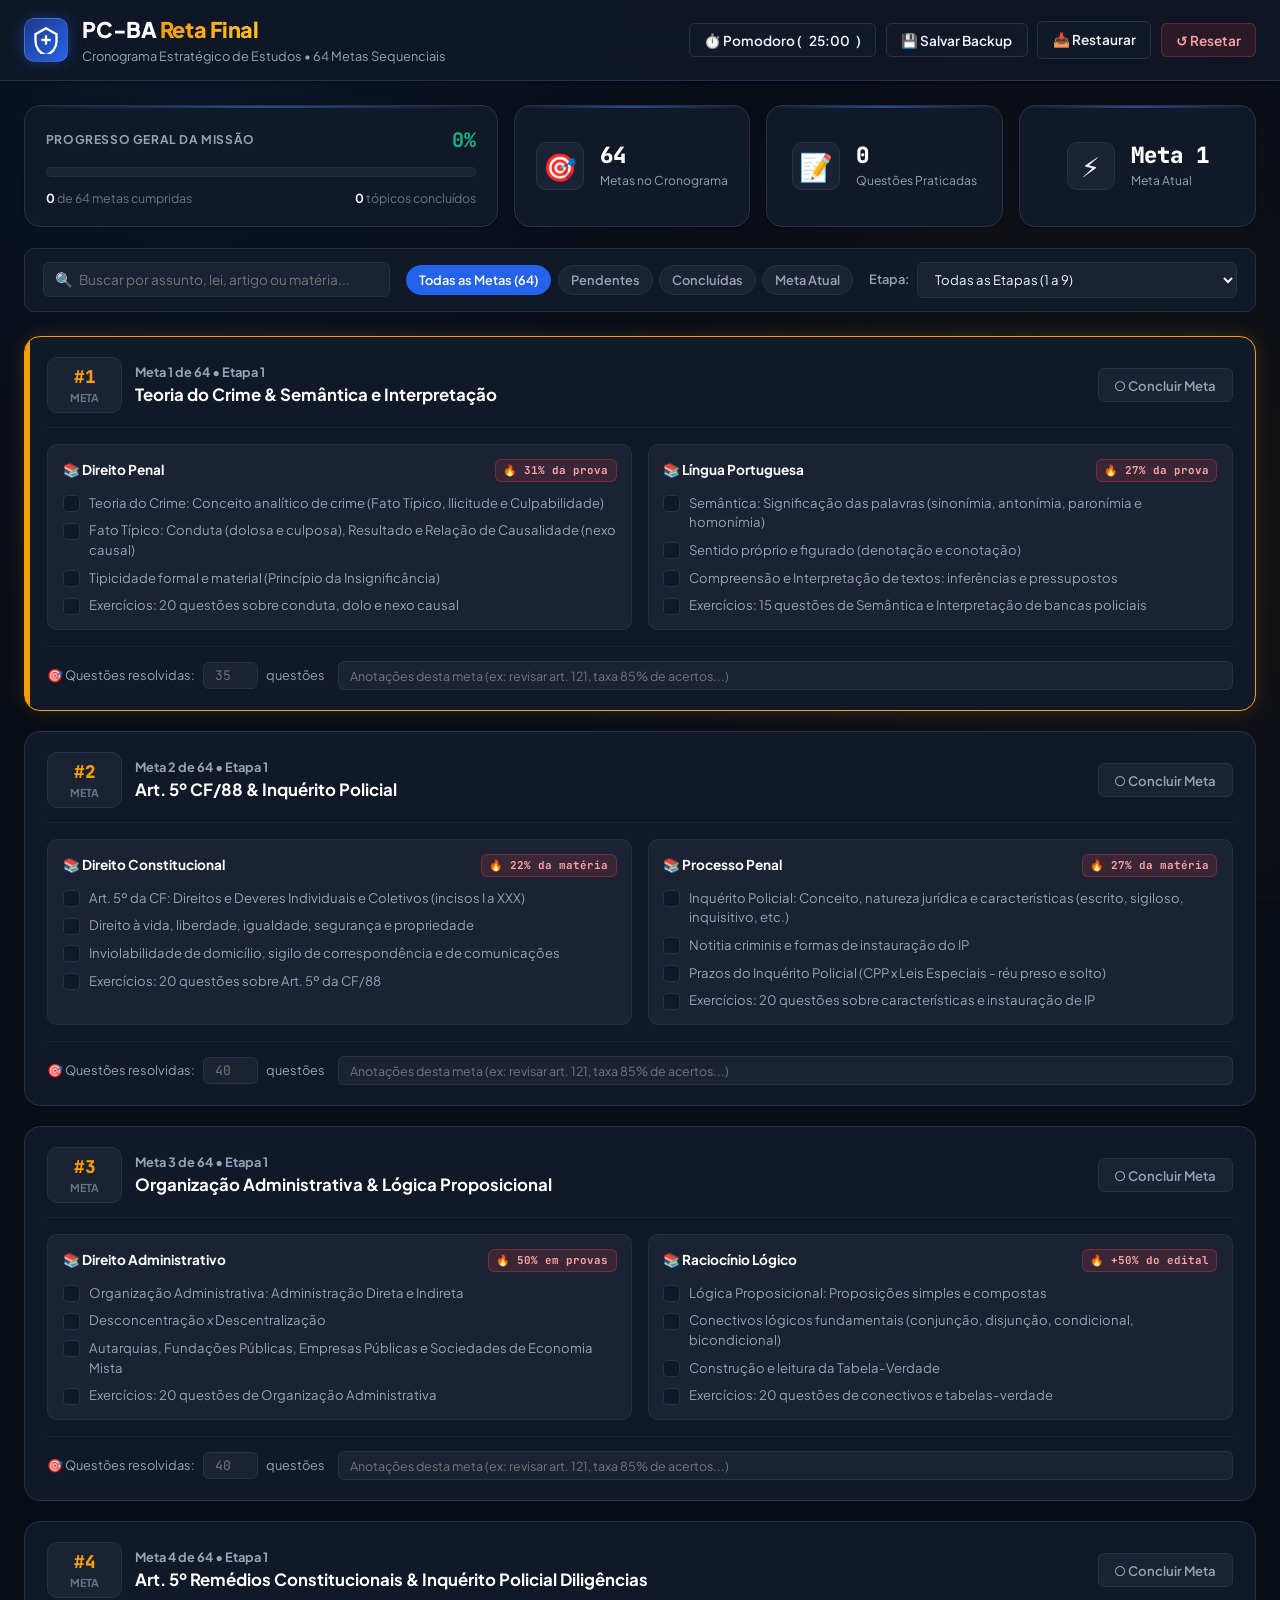
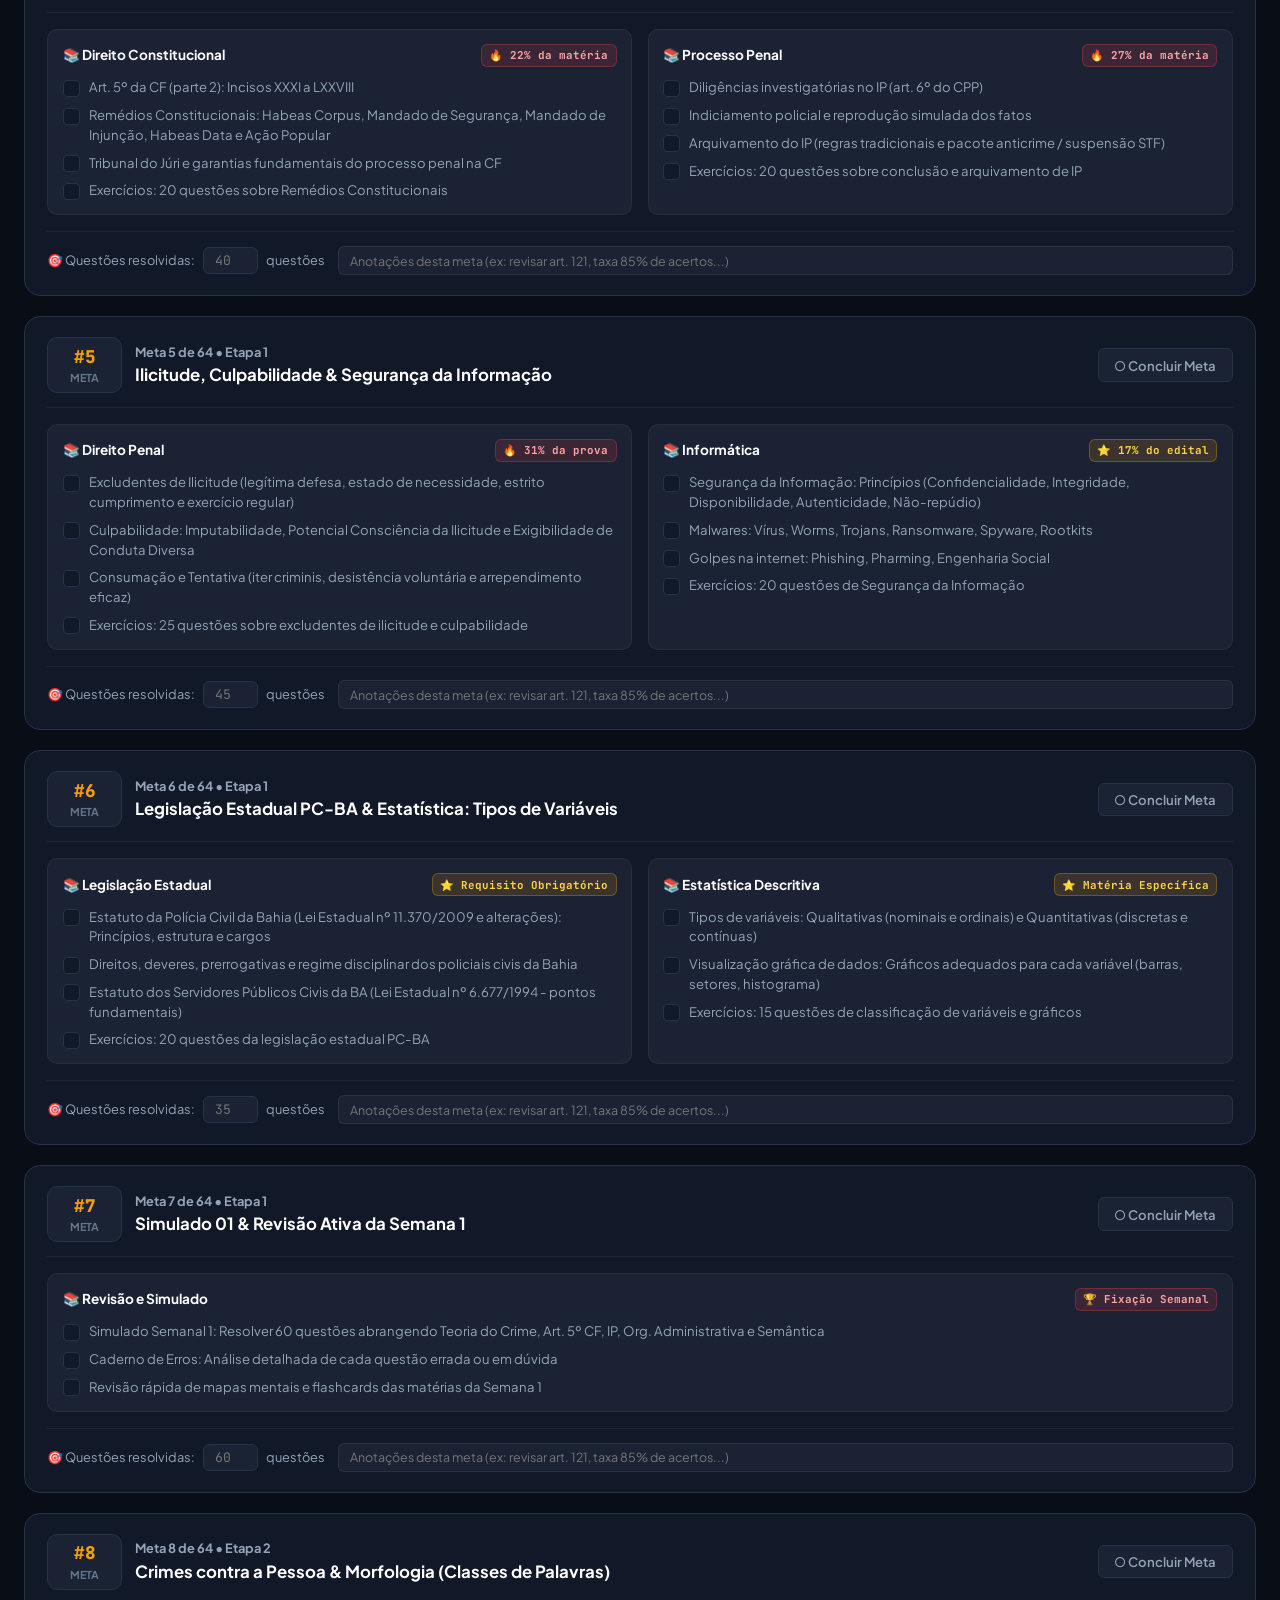
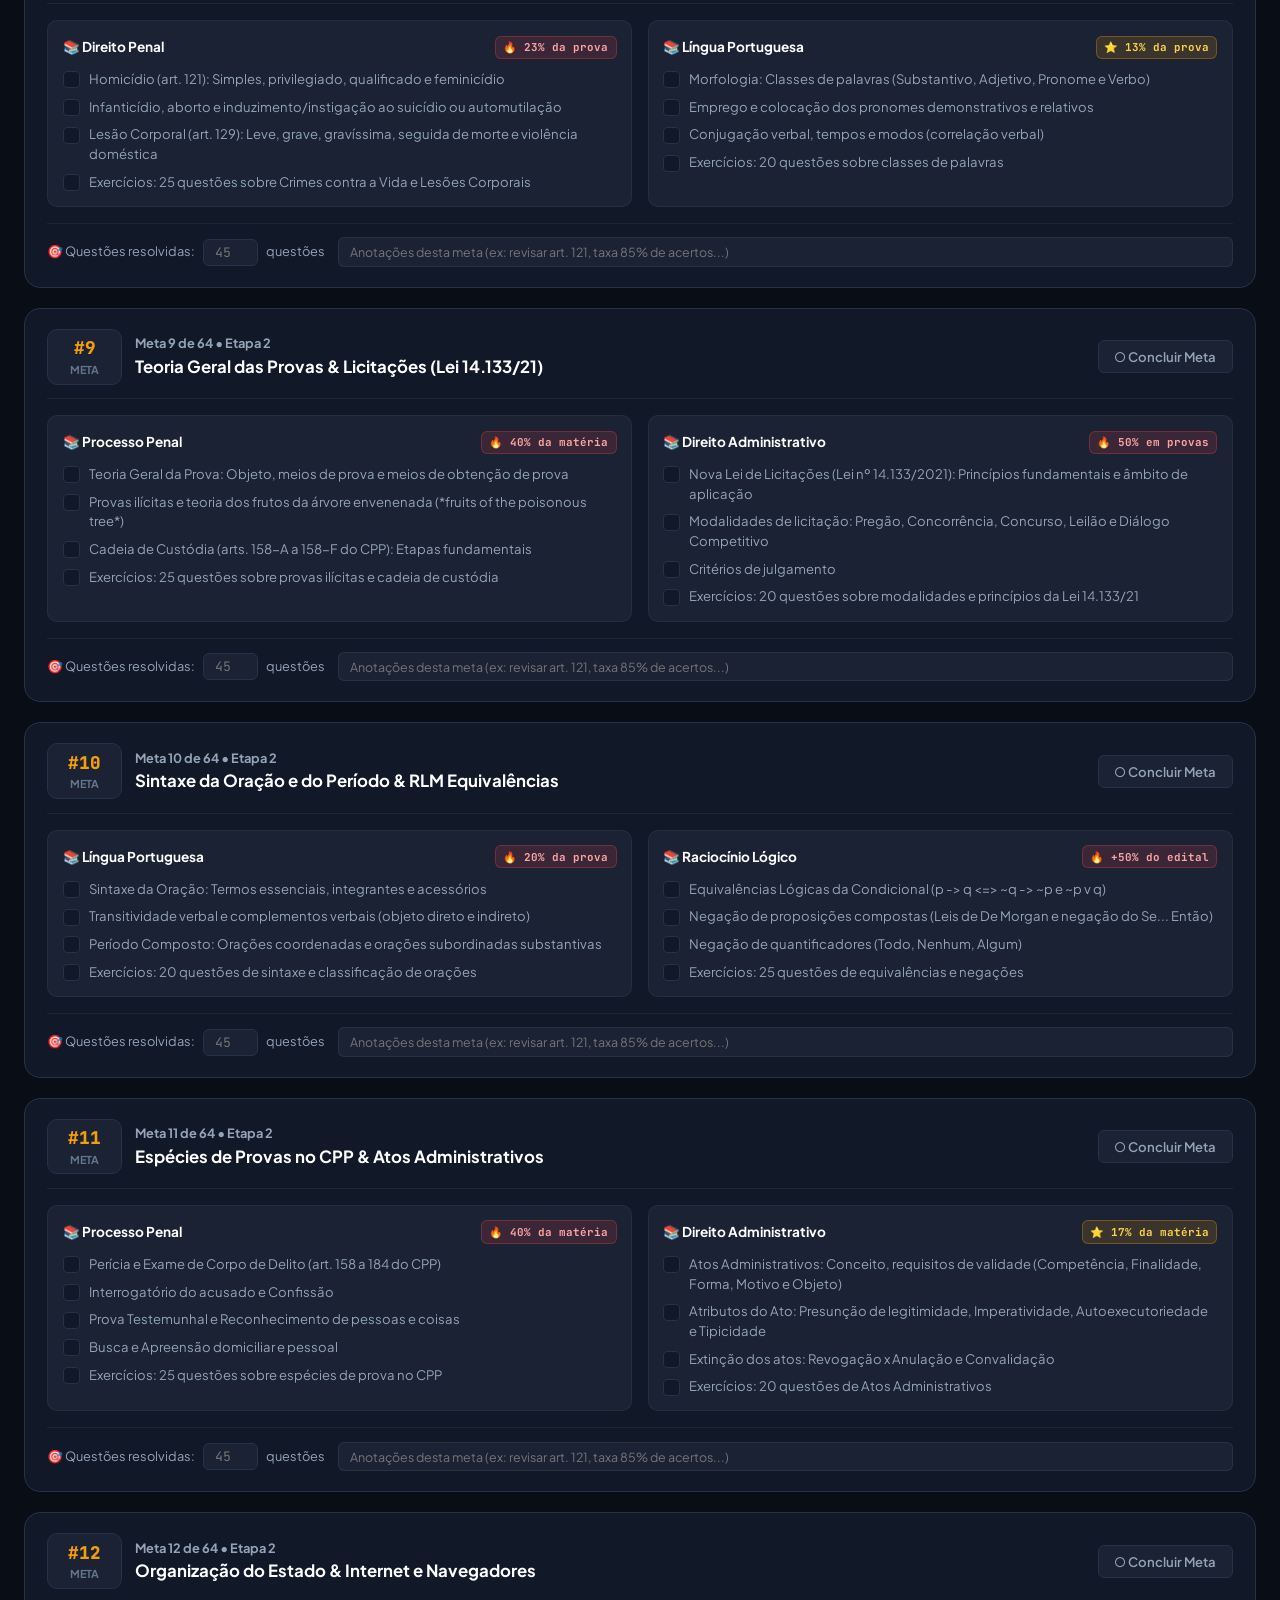
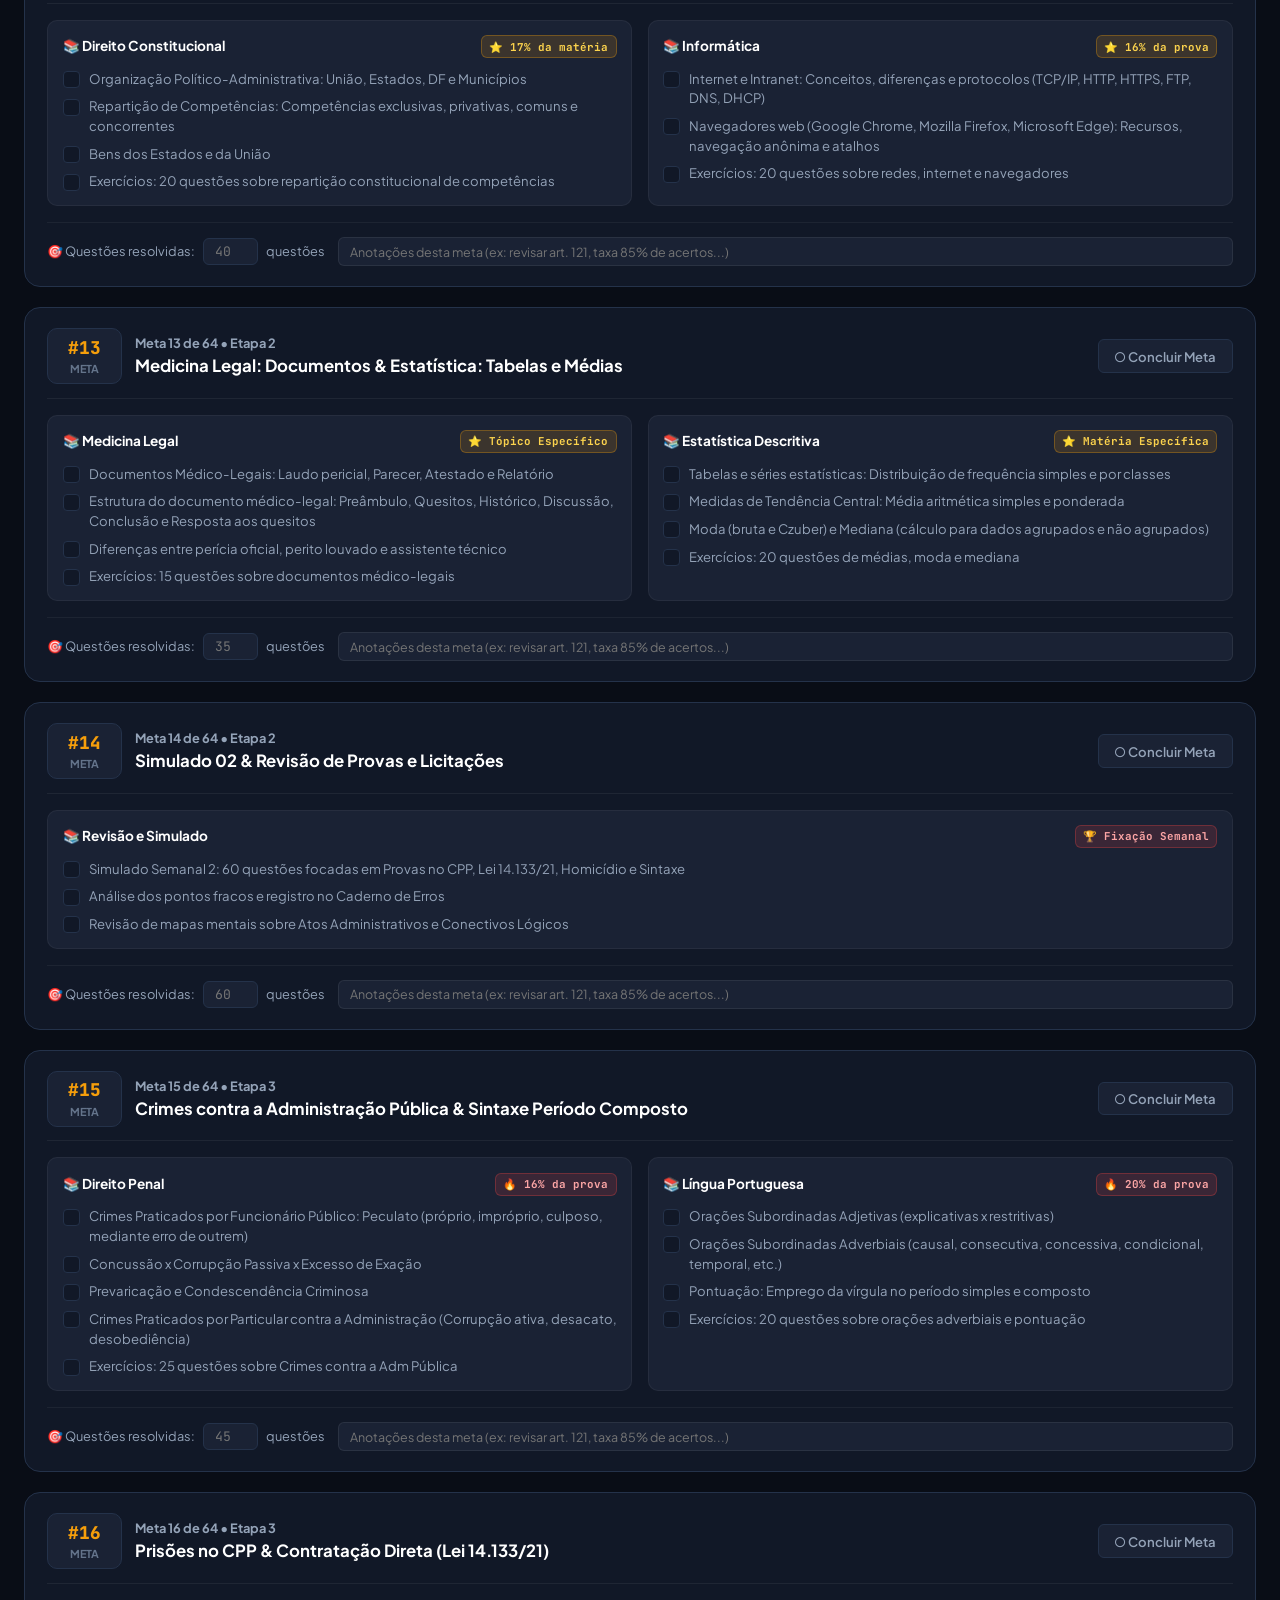
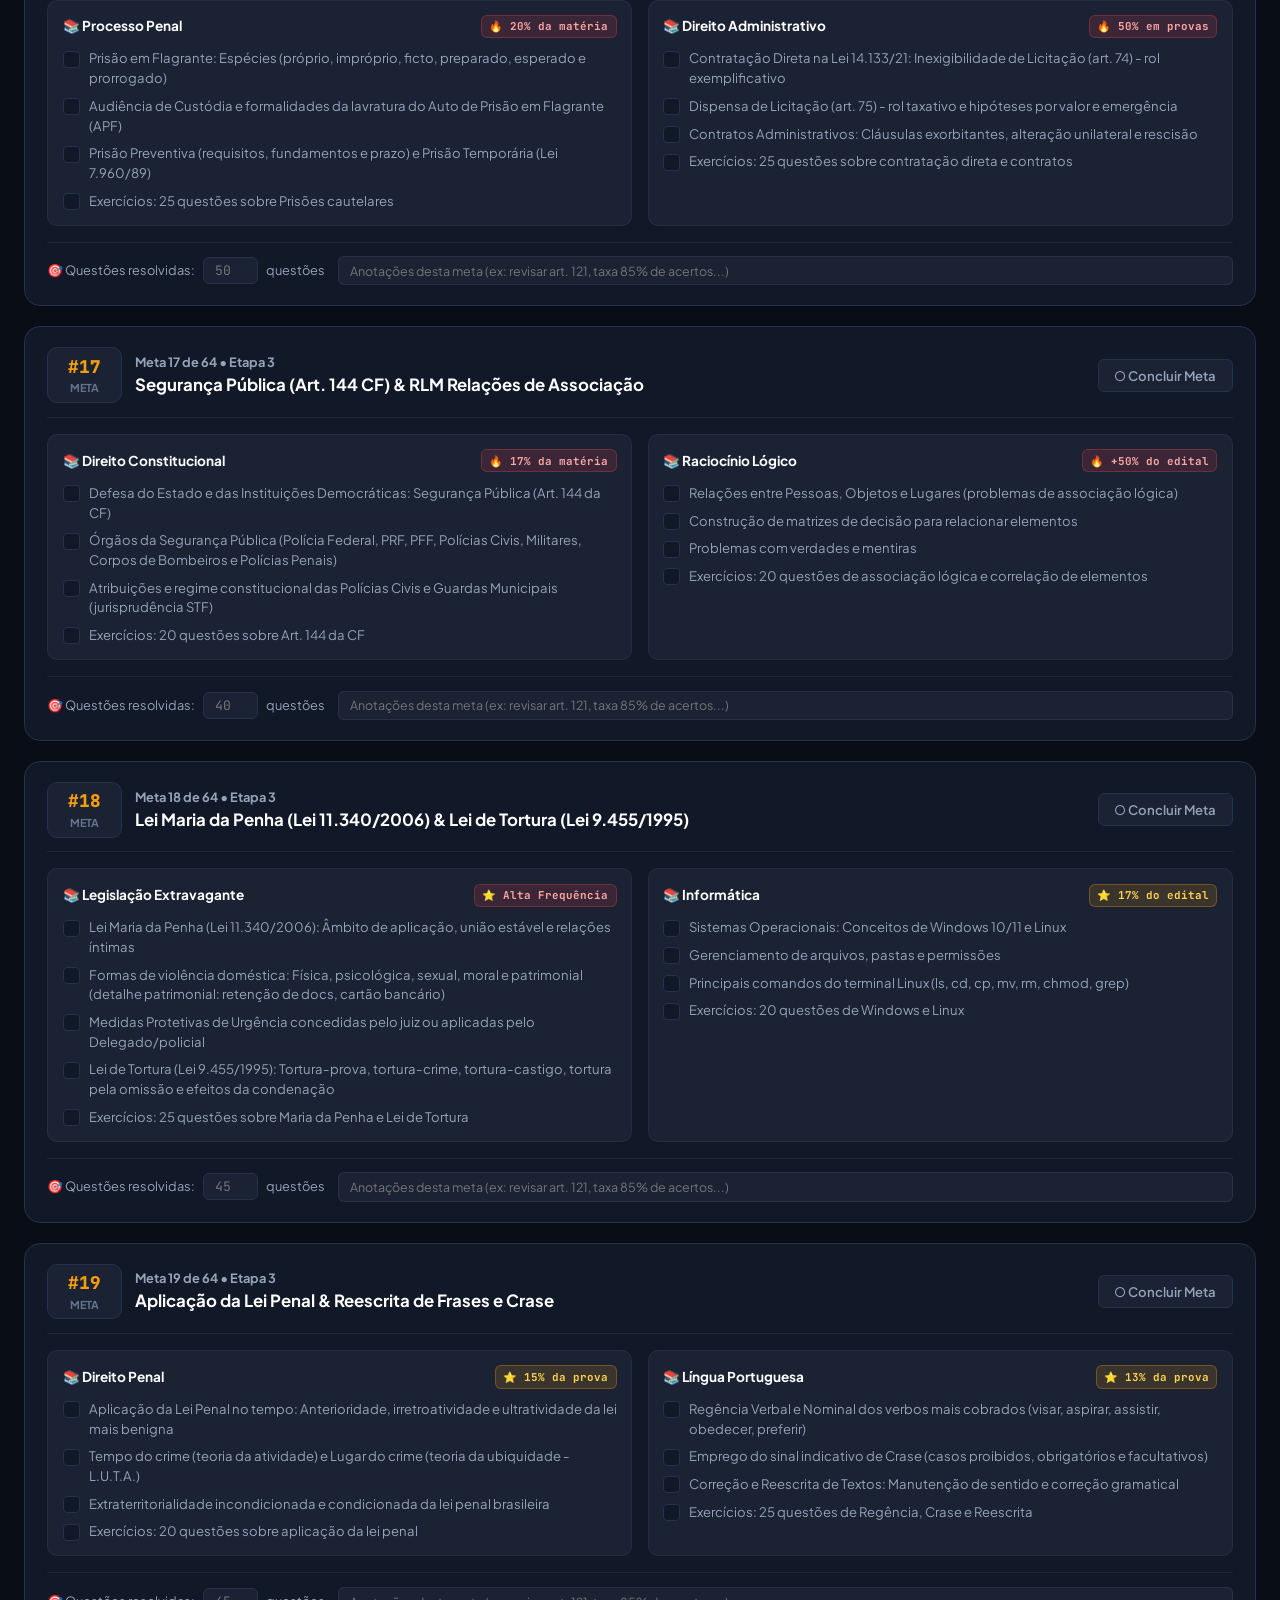
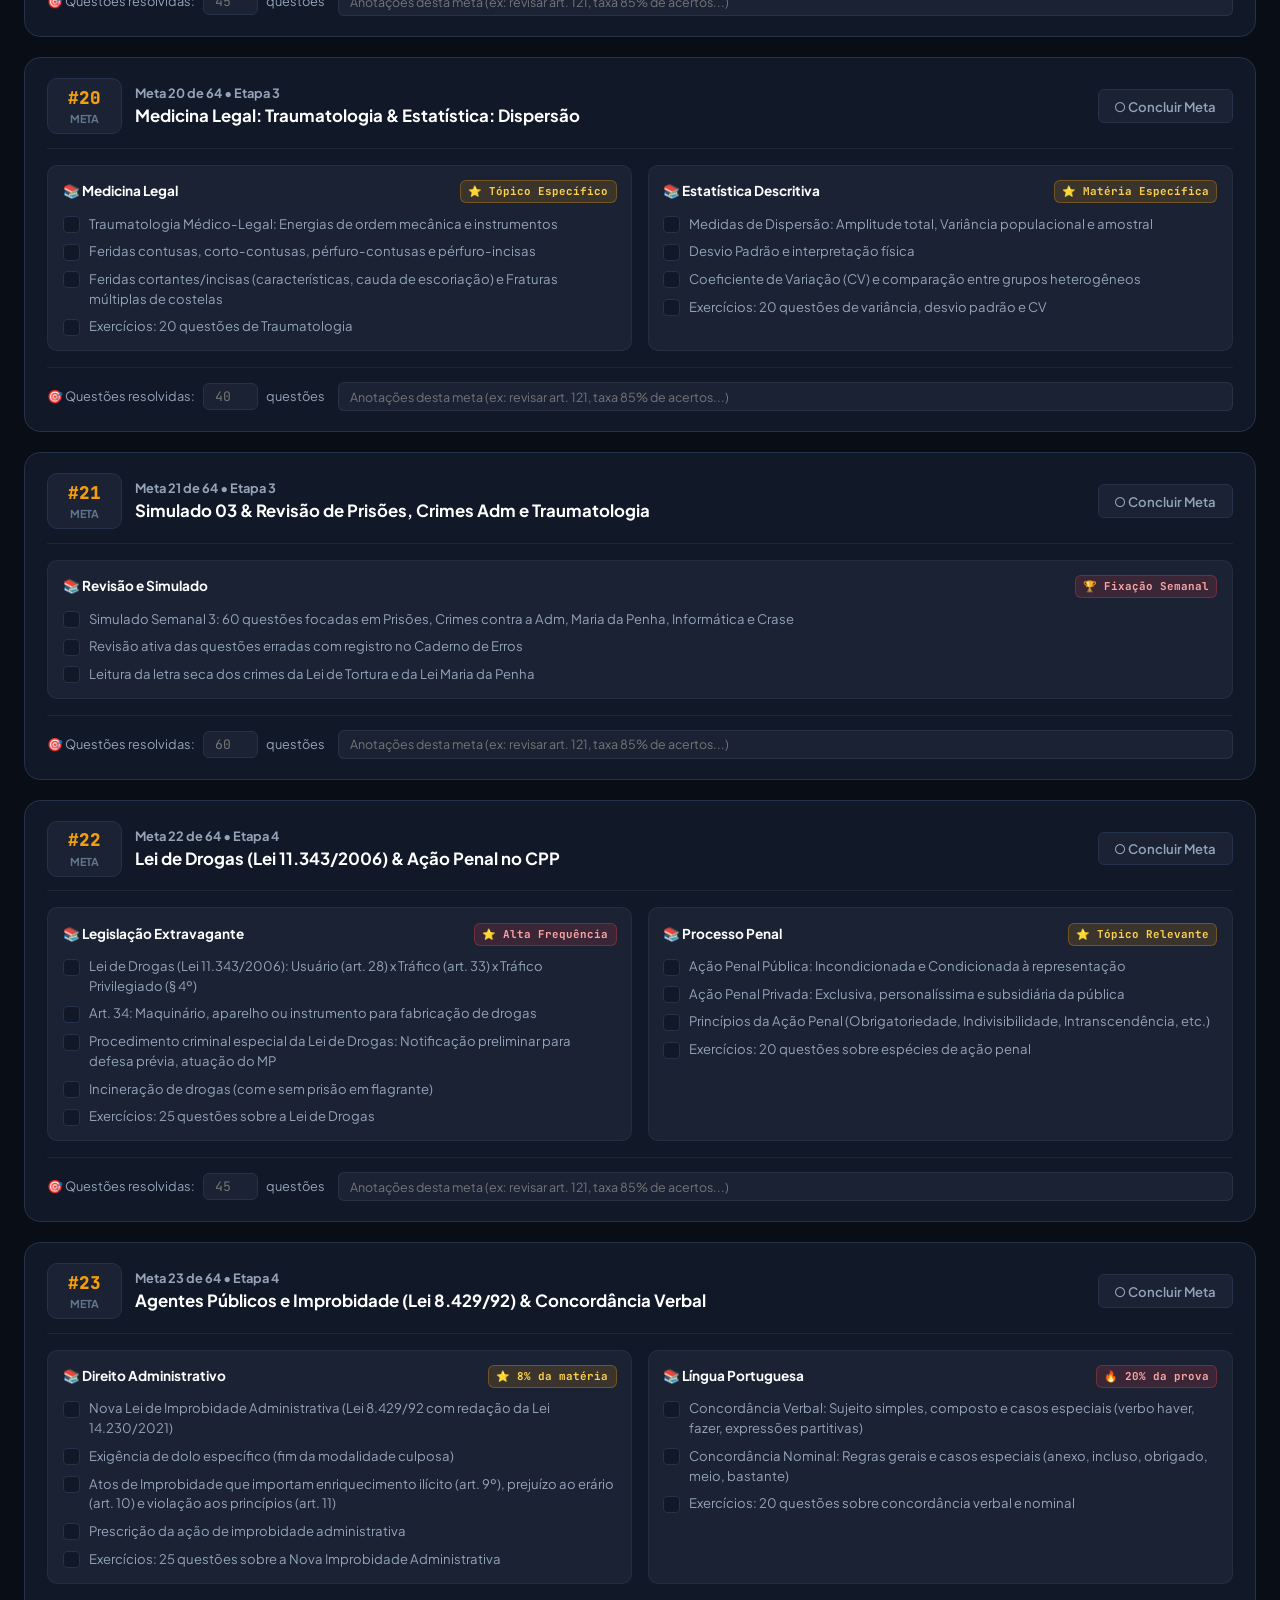
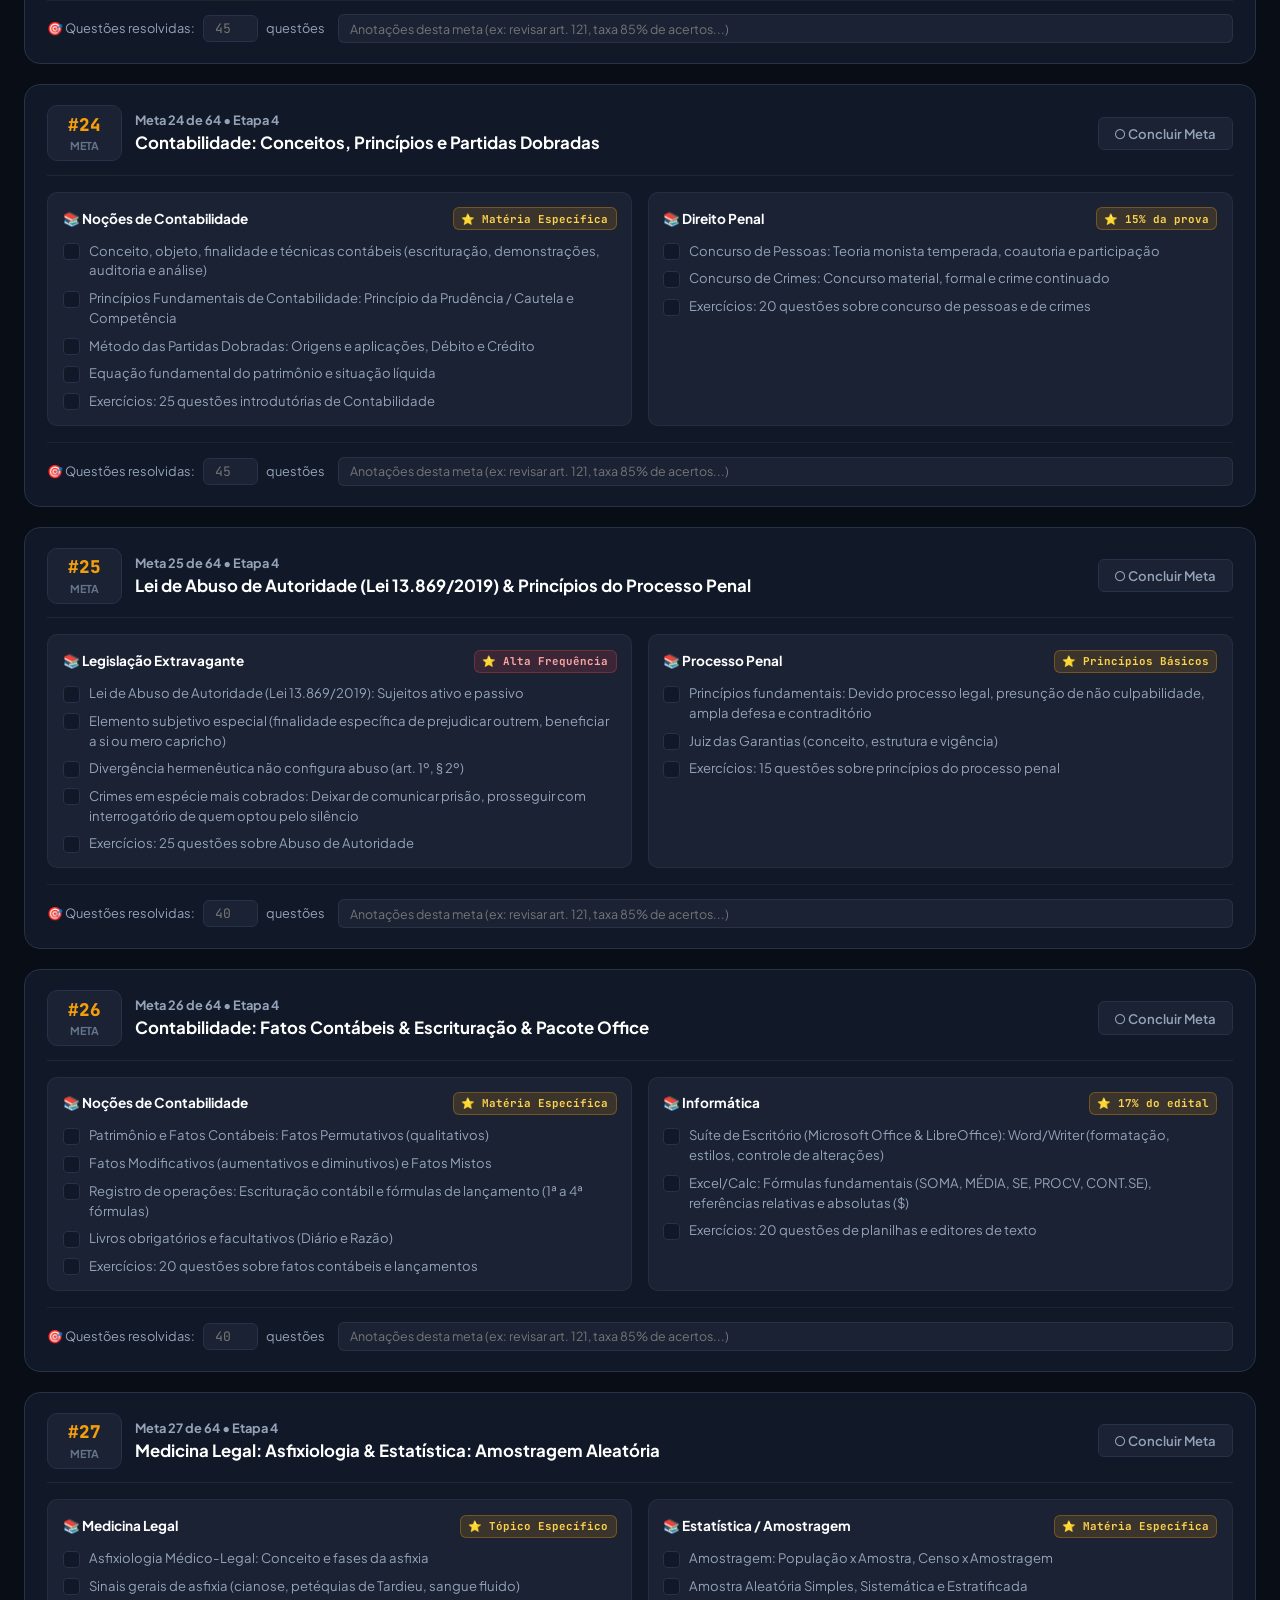
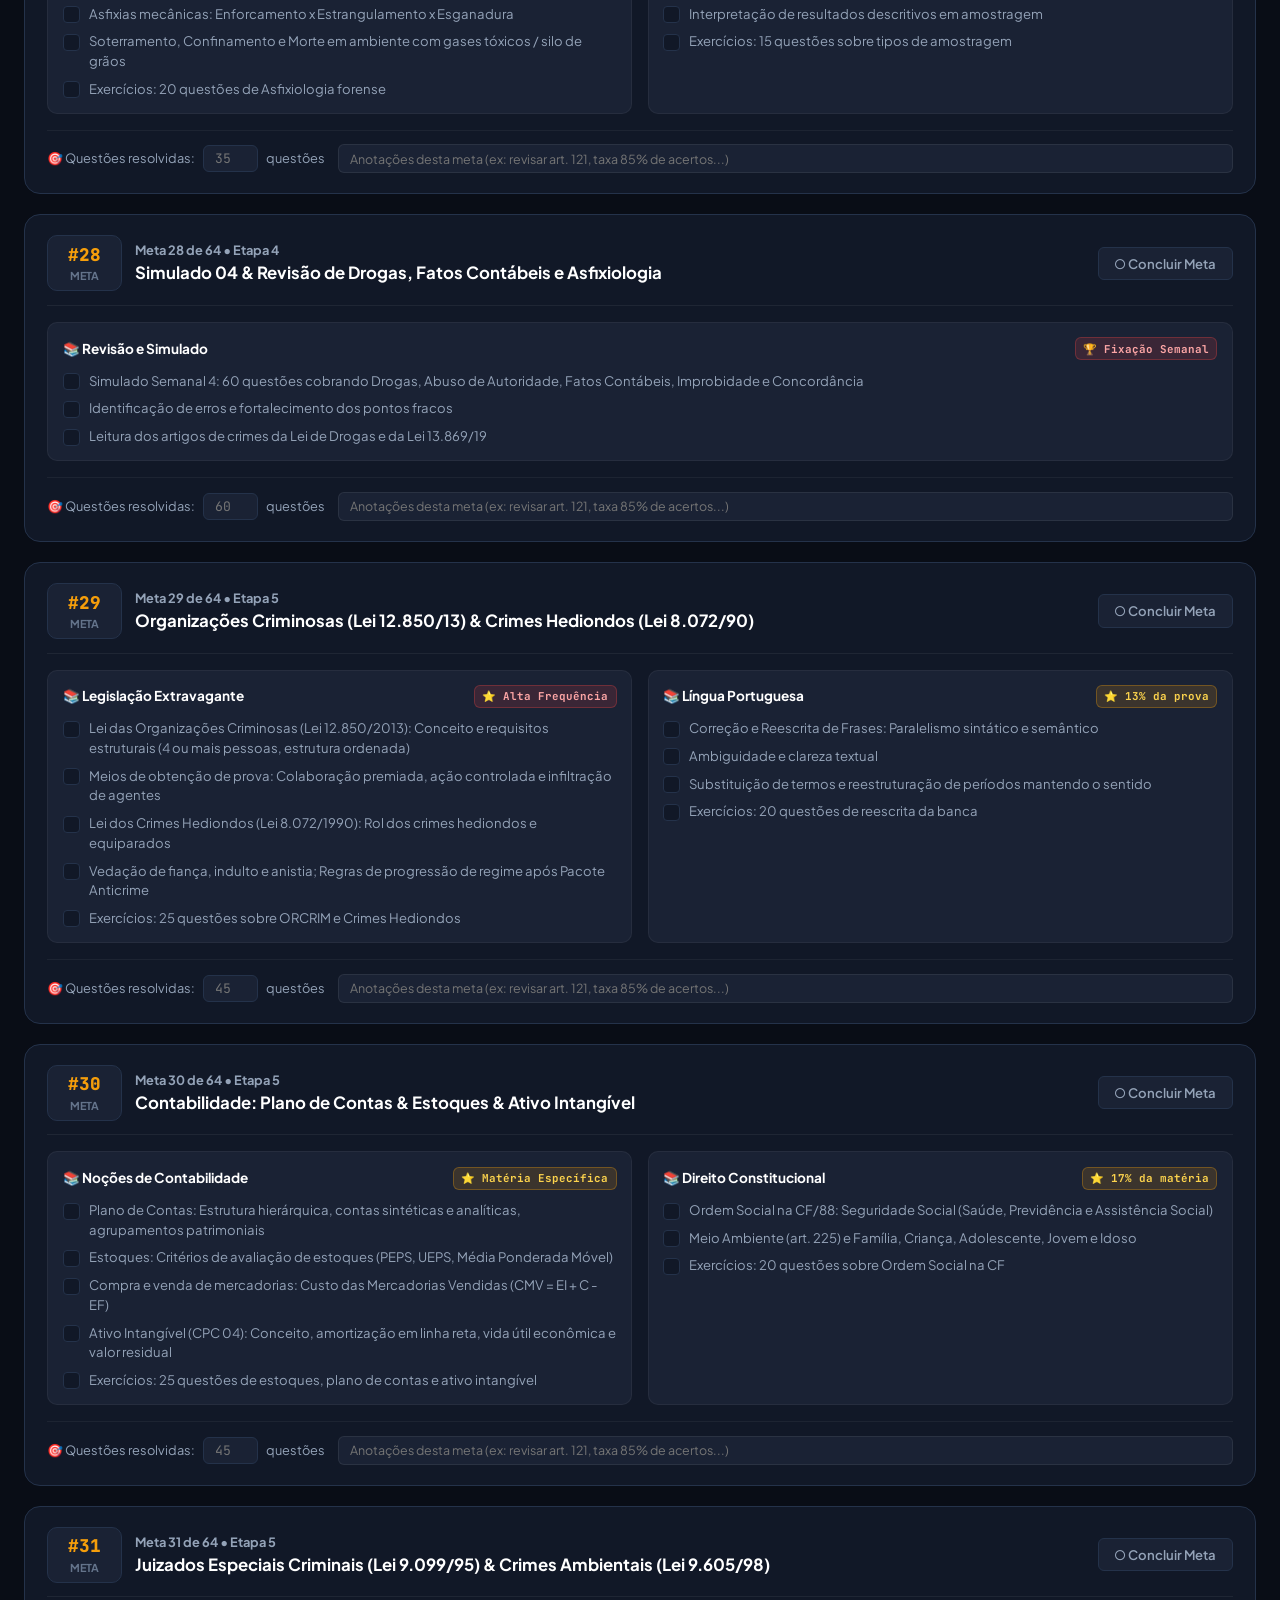
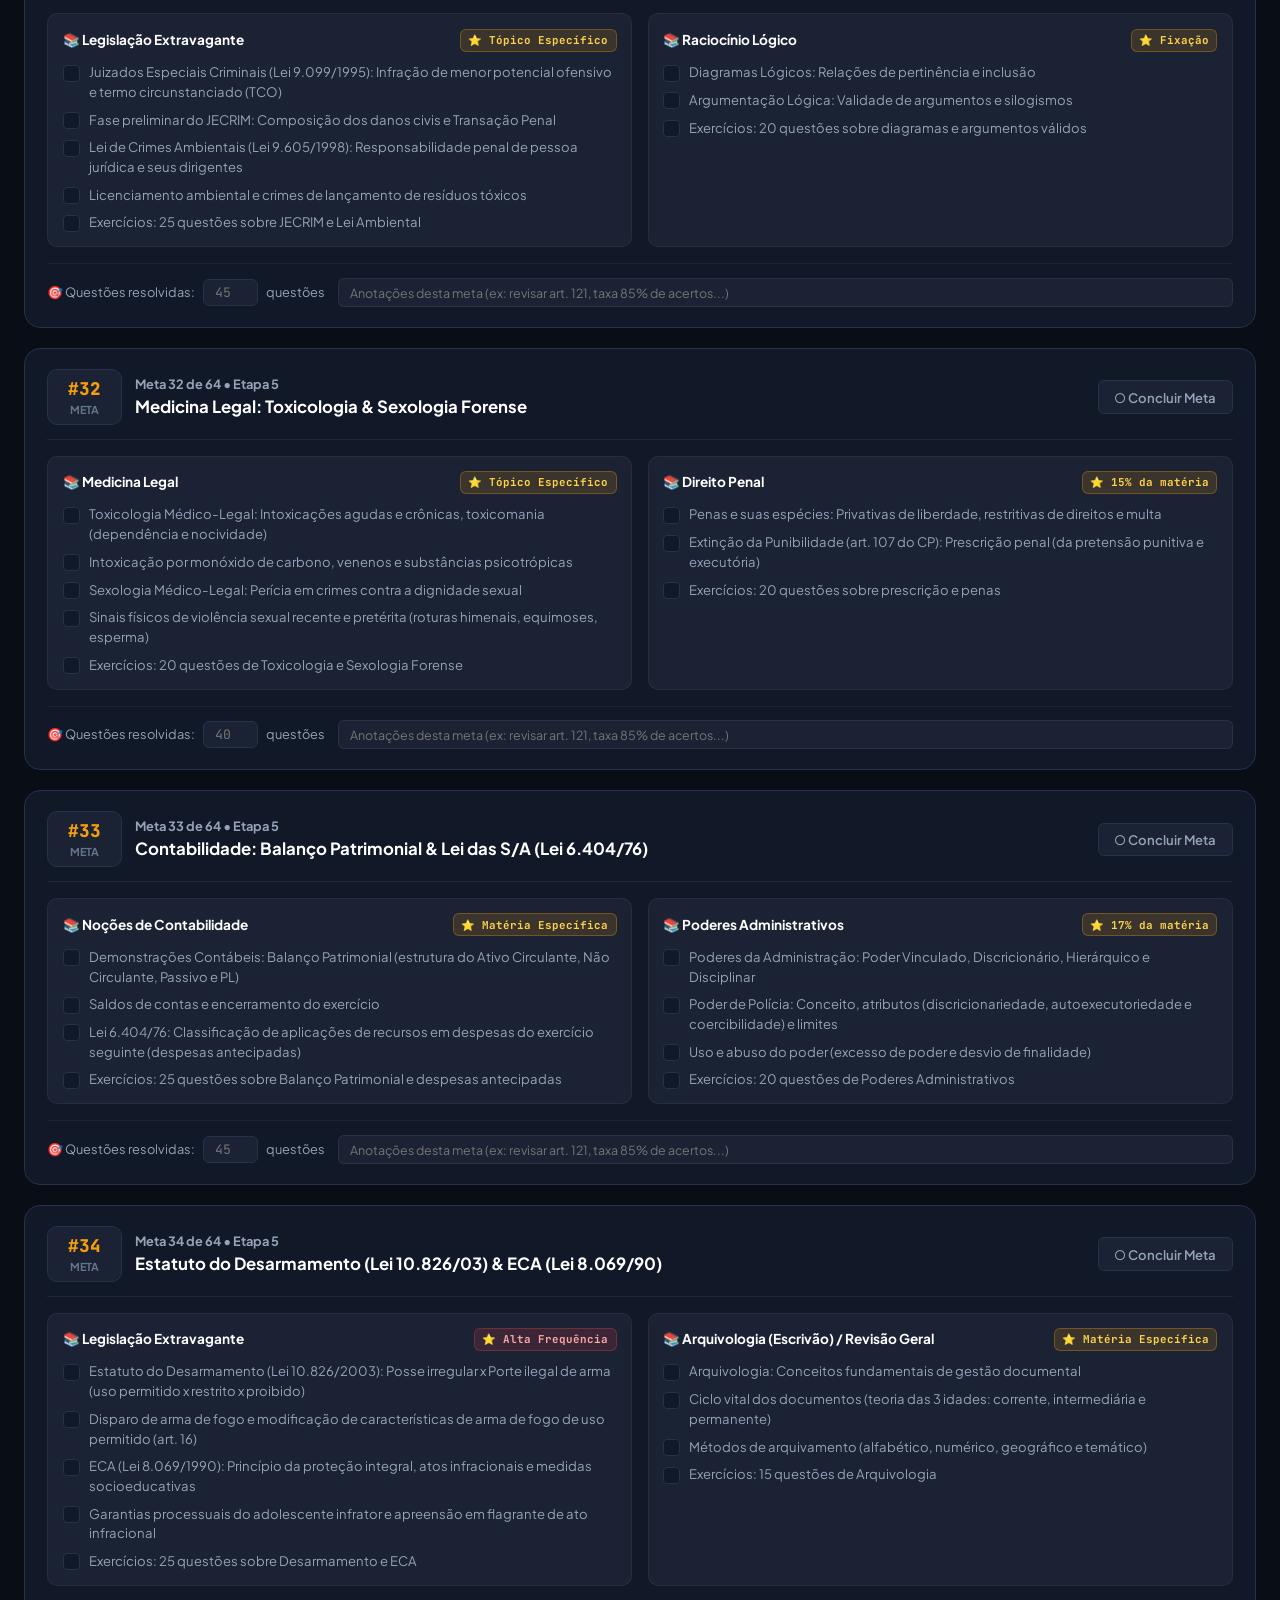
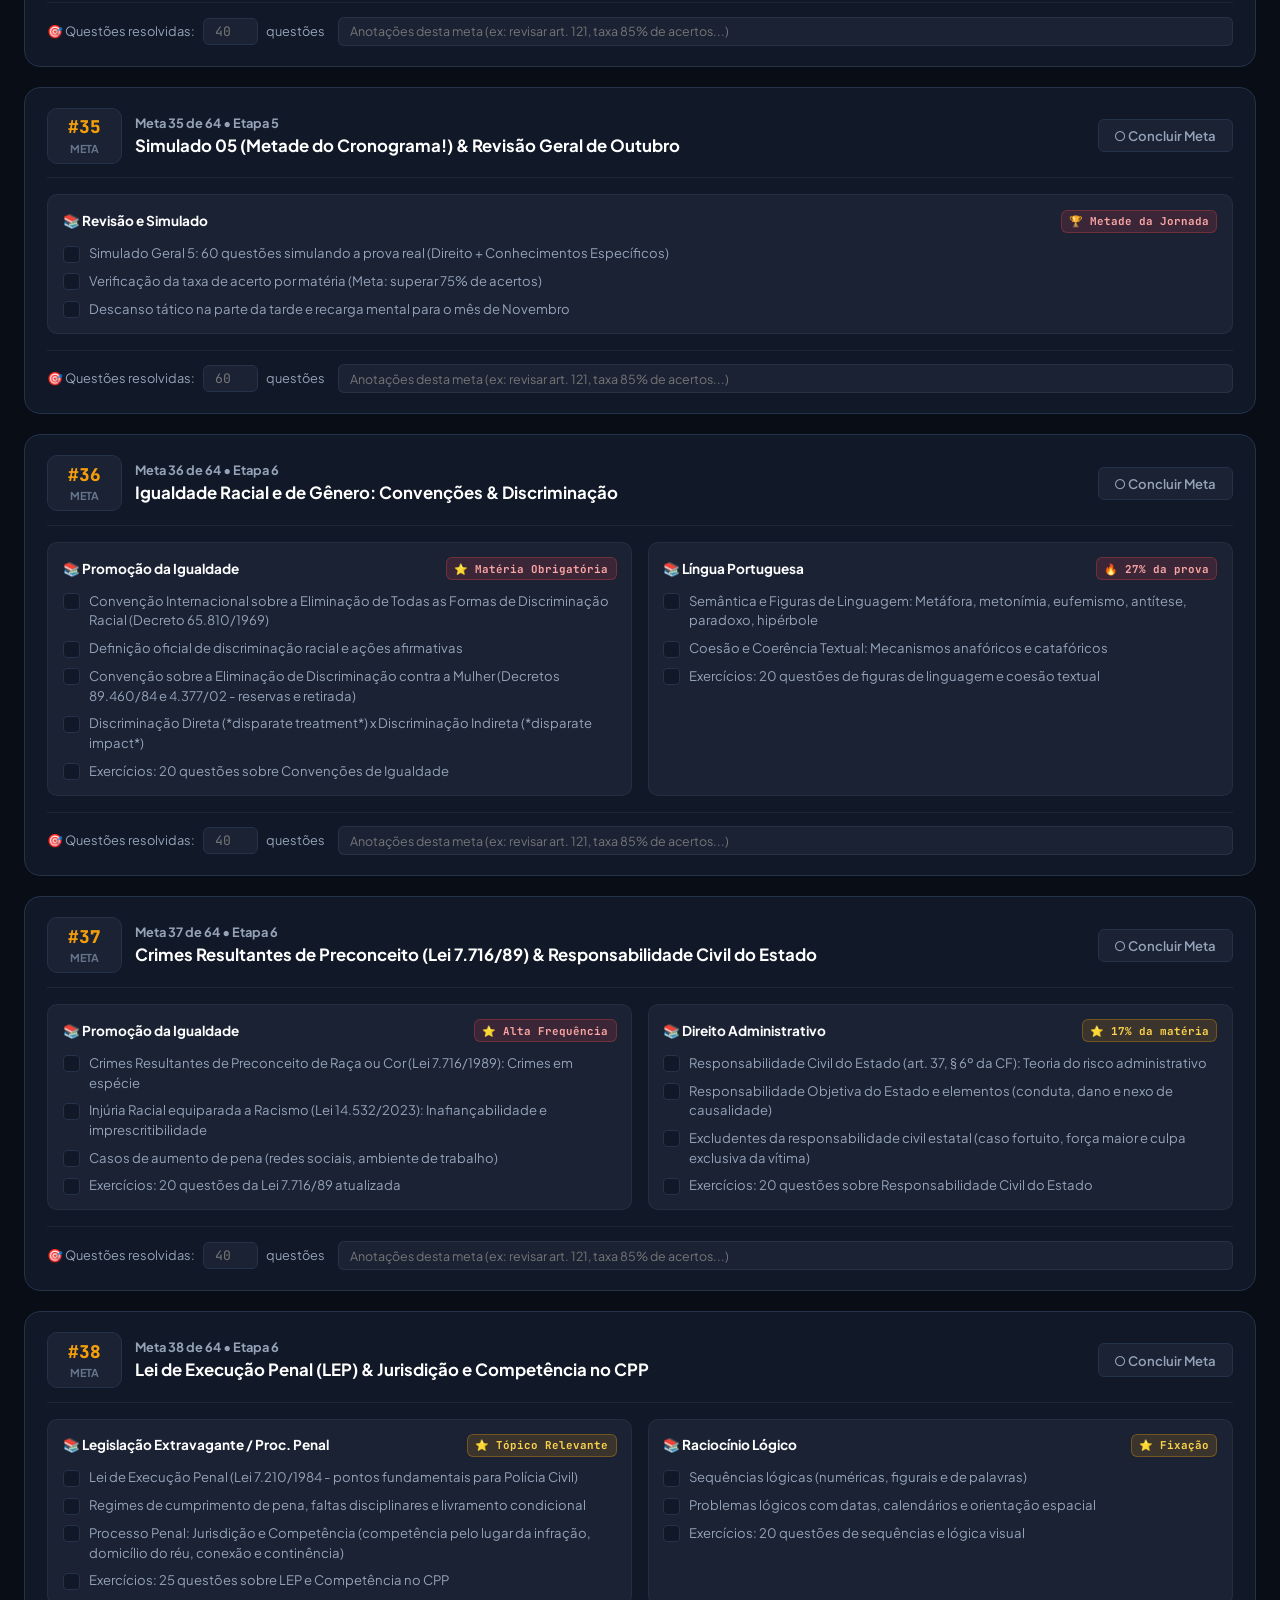
==== commit 2a01bf8c: "Refatorar cronograma para metas sequenciais sem datas concretas" ====
--- a/index.html
+++ b/index.html
@@ -23,7 +23,7 @@
         </div>
         <div>
           <h1>PC-BA <span>Reta Final</span></h1>
-          <p class="subtitle">Cronograma Estratégico de Estudos • 28 de Setembro a 30 de Novembro</p>
+          <p class="subtitle">Cronograma Estratégico de Estudos • 64 Metas Sequenciais</p>
         </div>
       </div>
 
@@ -59,23 +59,23 @@
           <div class="progress-bar-fill" id="overallProgressBar" style="width: 0%;"></div>
         </div>
         <div class="progress-stats">
-          <span><strong id="completedDaysCount">0</strong> de 64 dias cumpridos</span>
+          <span><strong id="completedDaysCount">0</strong> de 64 metas cumpridas</span>
           <span><strong id="completedTasksCount">0</strong> tópicos concluídos</span>
         </div>
       </div>
 
-      <!-- Card Dias Restantes -->
+      <!-- Card Total de Metas -->
       <div class="metric-card mini-card">
-        <div class="metric-icon">📅</div>
+        <div class="metric-icon">🎯</div>
         <div class="metric-content">
           <div class="metric-value" id="daysRemaining">64</div>
-          <div class="metric-label">Dias Totais na Jornada</div>
+          <div class="metric-label">Metas no Cronograma</div>
         </div>
       </div>
 
       <!-- Card Questões Resolvidas -->
       <div class="metric-card mini-card">
-        <div class="metric-icon">🎯</div>
+        <div class="metric-icon">📝</div>
         <div class="metric-content">
           <div class="metric-value" id="totalQuestionsSolved">0</div>
           <div class="metric-label">Questões Praticadas</div>
@@ -86,8 +86,8 @@
       <div class="metric-card mini-card">
         <div class="metric-icon">⚡</div>
         <div class="metric-content">
-          <div class="metric-value" id="currentStreak">Dia 1</div>
-          <div class="metric-label">Status da Operação</div>
+          <div class="metric-value" id="currentStreak">Meta 1</div>
+          <div class="metric-label">Meta Atual</div>
         </div>
       </div>
     </div>
@@ -131,26 +131,26 @@
 
       <!-- Filtros Rápidos -->
       <div class="filter-group">
-        <button class="filter-chip active" data-filter="all">Todos os Dias (64)</button>
+        <button class="filter-chip active" data-filter="all">Todas as Metas (64)</button>
         <button class="filter-chip" data-filter="pending">Pendentes</button>
-        <button class="filter-chip" data-filter="completed">Concluídos</button>
-        <button class="filter-chip" data-filter="today">Dia de Hoje</button>
+        <button class="filter-chip" data-filter="completed">Concluídas</button>
+        <button class="filter-chip" data-filter="current">Meta Atual</button>
       </div>
 
-      <!-- Seletor de Semanas -->
+      <!-- Seletor de Etapas -->
       <div class="week-selector">
-        <label for="weekSelect">Semana:</label>
+        <label for="weekSelect">Etapa:</label>
         <select id="weekSelect">
-          <option value="all">Todas as Semanas (1 a 9)</option>
-          <option value="1">Semana 1: 28/09 a 04/10 • Fundamentos de Alto Peso</option>
-          <option value="2">Semana 2: 05/10 a 11/10 • Provas, Sintaxe e Crimes</option>
-          <option value="3">Semana 3: 12/10 a 18/10 • Licitações, Prisões e Informática</option>
-          <option value="4">Semana 4: 19/10 a 25/10 • Contabilidade 1, Drogas e Ação Penal</option>
-          <option value="5">Semana 5: 26/10 a 01/11 • Medicina Legal 1 e Contabilidade 2</option>
-          <option value="6">Semana 6: 02/11 a 08/11 • Igualdade Racial, Medicina 2 e RLM</option>
-          <option value="7">Semana 7: 09/11 a 15/11 • Aprofundamento dos Tópicos +40%</option>
-          <option value="8">Semana 8: 16/11 a 22/11 • Reta Final - Questões & Leis Secas</option>
-          <option value="9">Semana 9: 23/11 a 30/11 • Revisão Geral de Véspera & Fixação</option>
+          <option value="all">Todas as Etapas (1 a 9)</option>
+          <option value="1">Etapa 1: Fundamentos de Alto Peso</option>
+          <option value="2">Etapa 2: Provas, Sintaxe e Crimes</option>
+          <option value="3">Etapa 3: Licitações, Prisões e Informática</option>
+          <option value="4">Etapa 4: Contabilidade 1, Drogas e Ação Penal</option>
+          <option value="5">Etapa 5: Medicina Legal 1 e Contabilidade 2</option>
+          <option value="6">Etapa 6: Igualdade Racial, Medicina 2 e RLM</option>
+          <option value="7">Etapa 7: Aprofundamento dos Tópicos +40%</option>
+          <option value="8">Etapa 8: Reta Final - Questões & Leis Secas</option>
+          <option value="9">Etapa 9: Revisão Geral de Véspera & Fixação</option>
         </select>
       </div>
     </div>
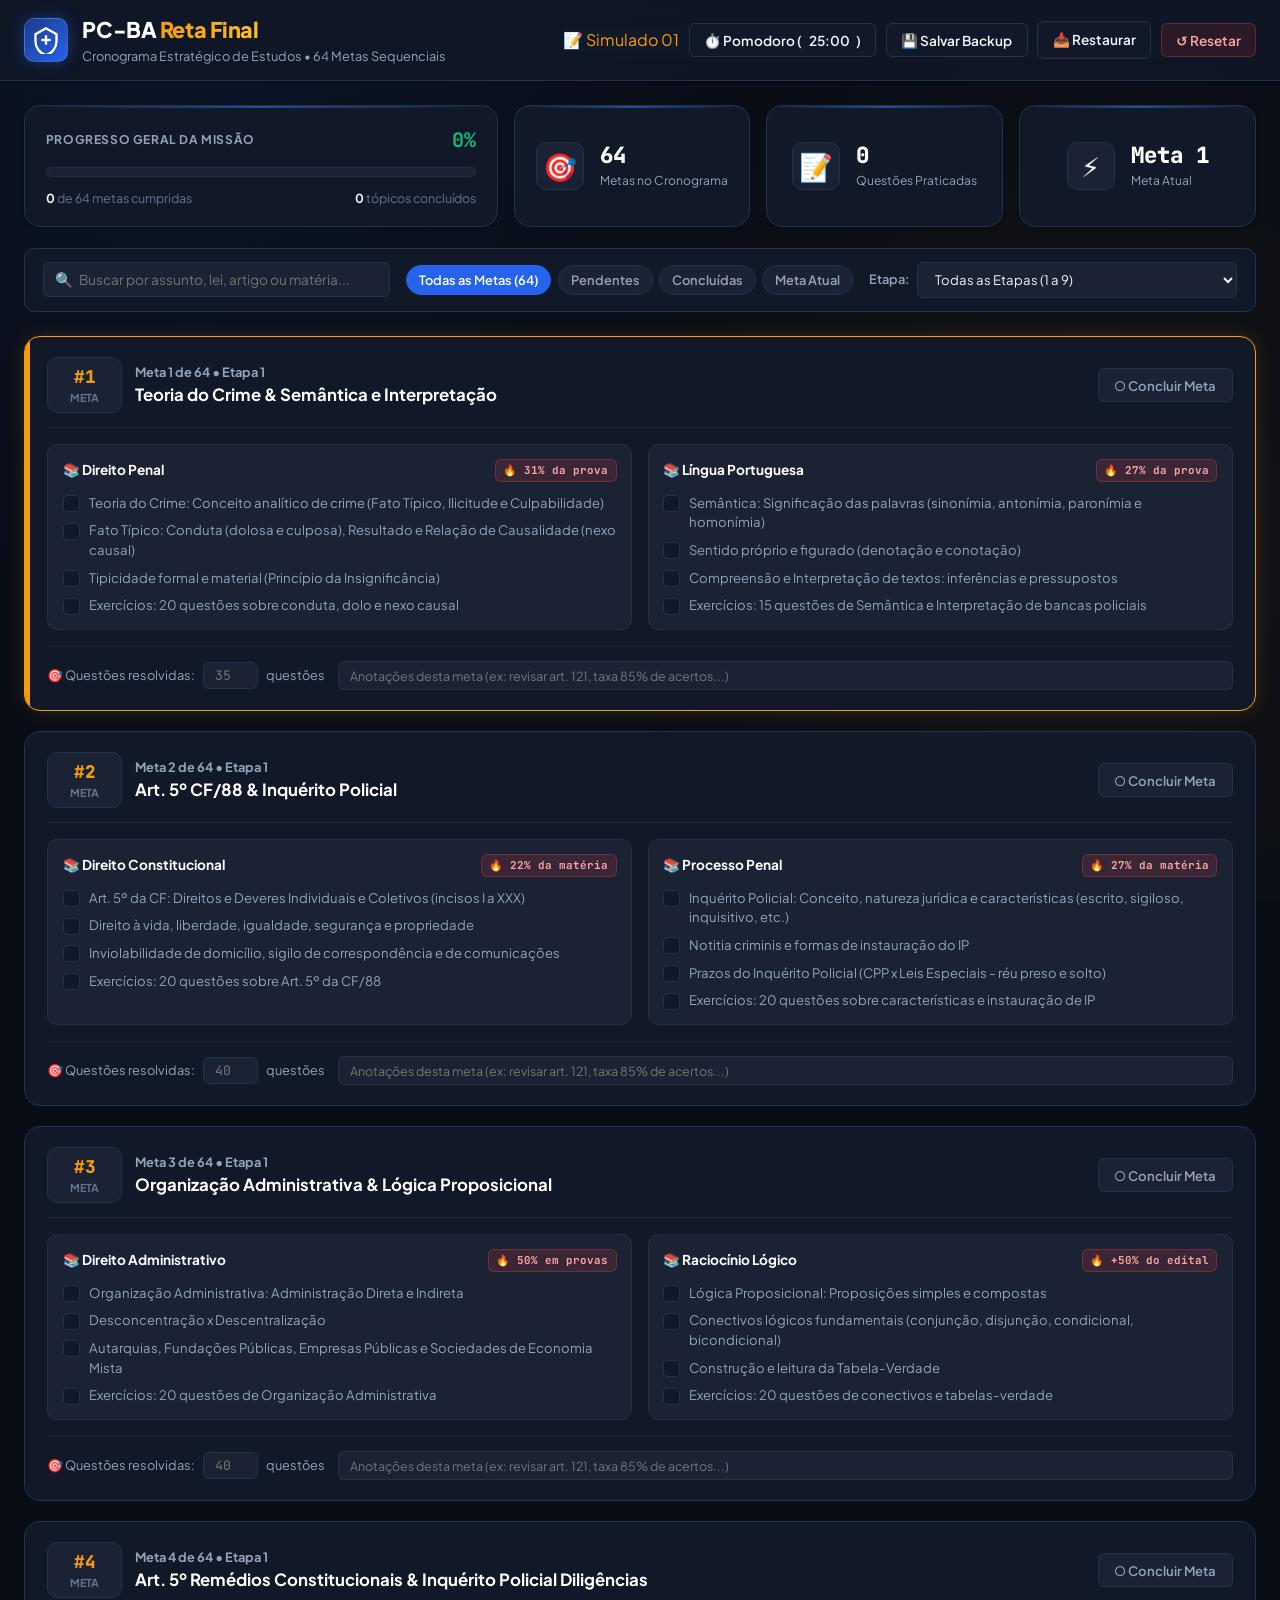
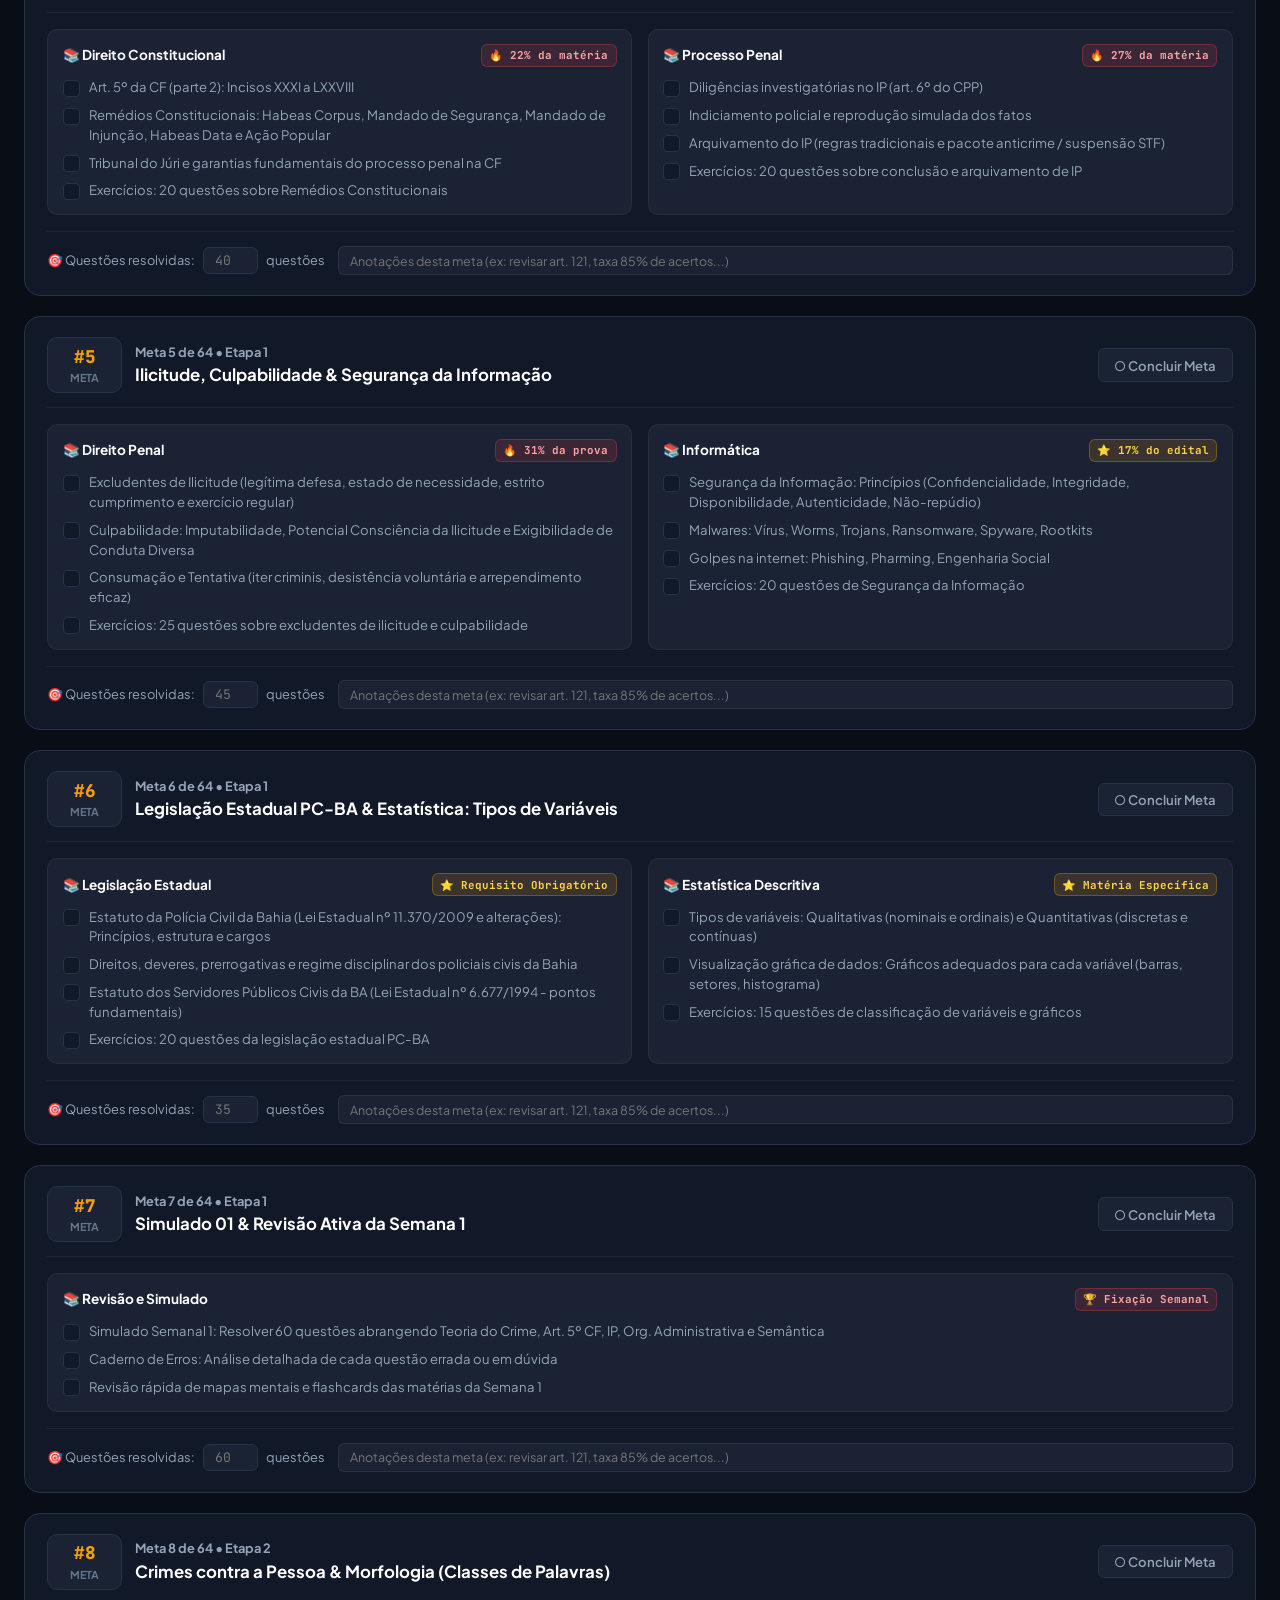
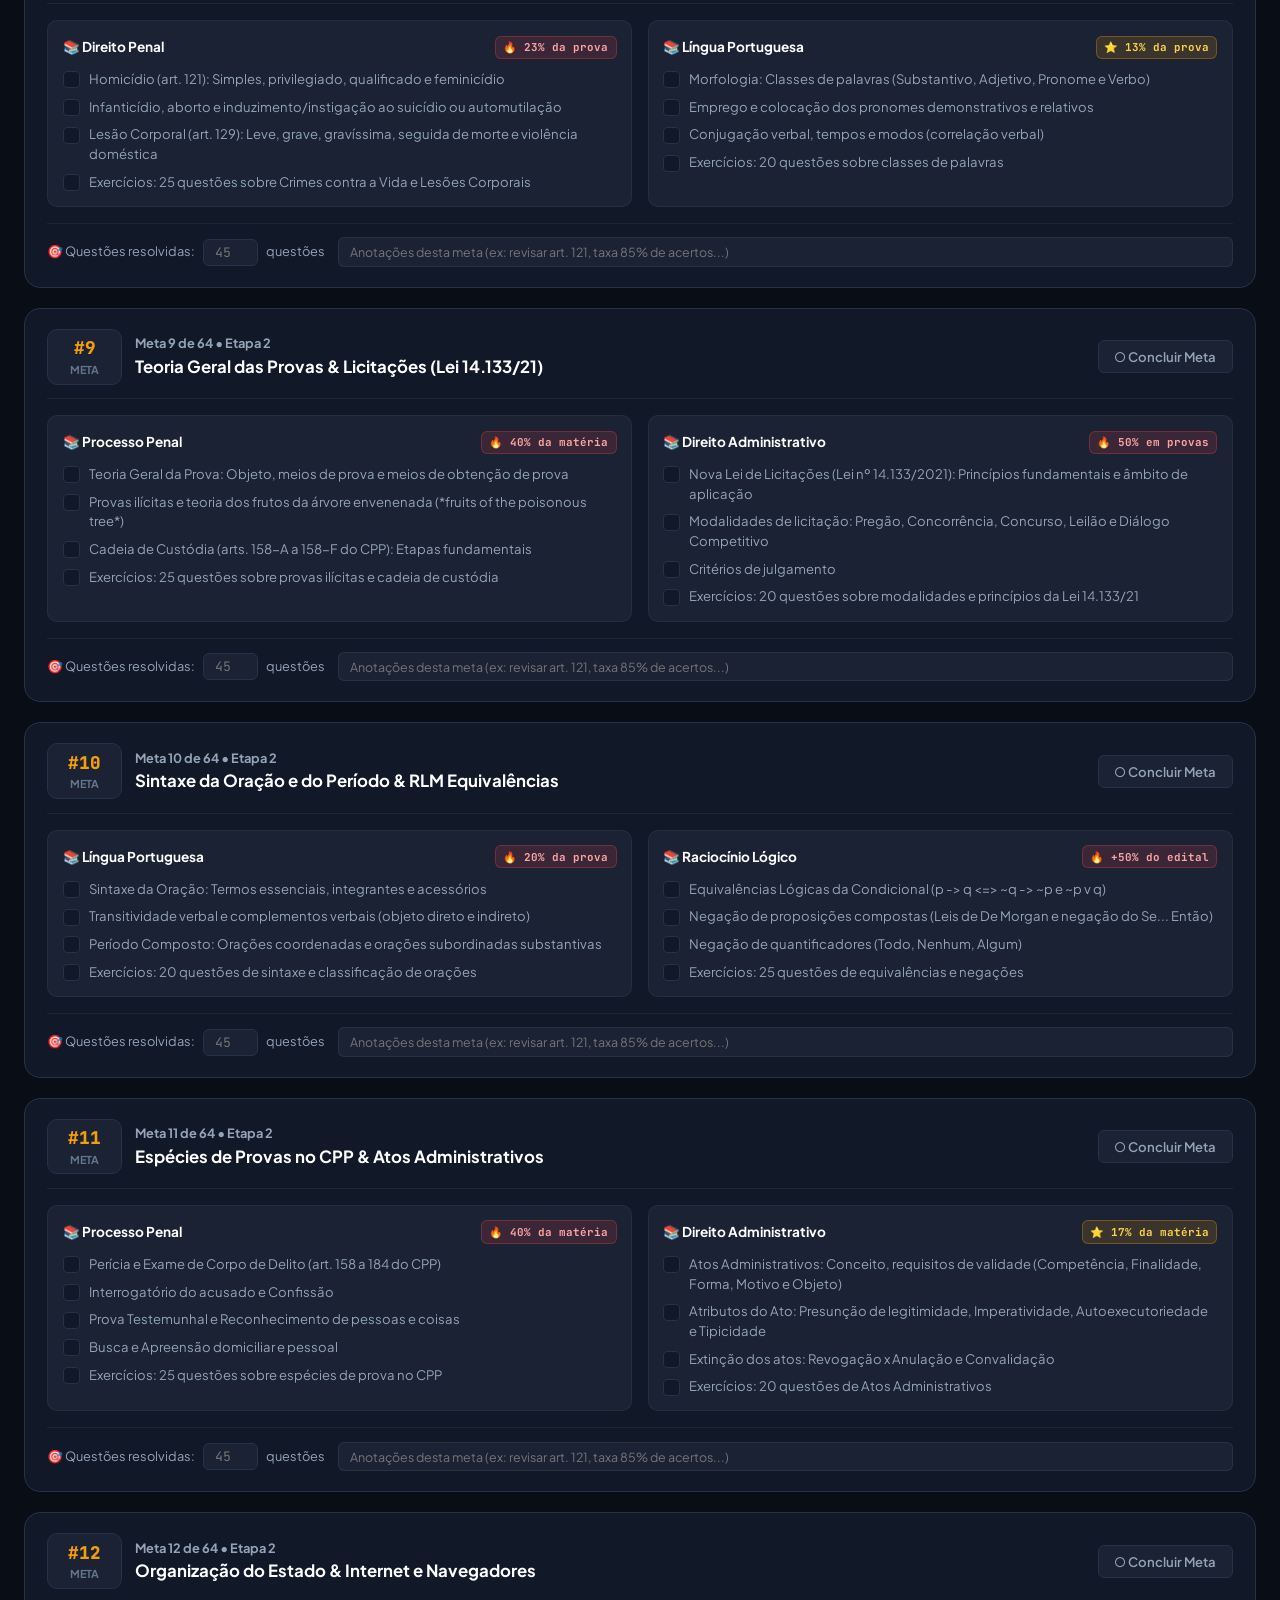
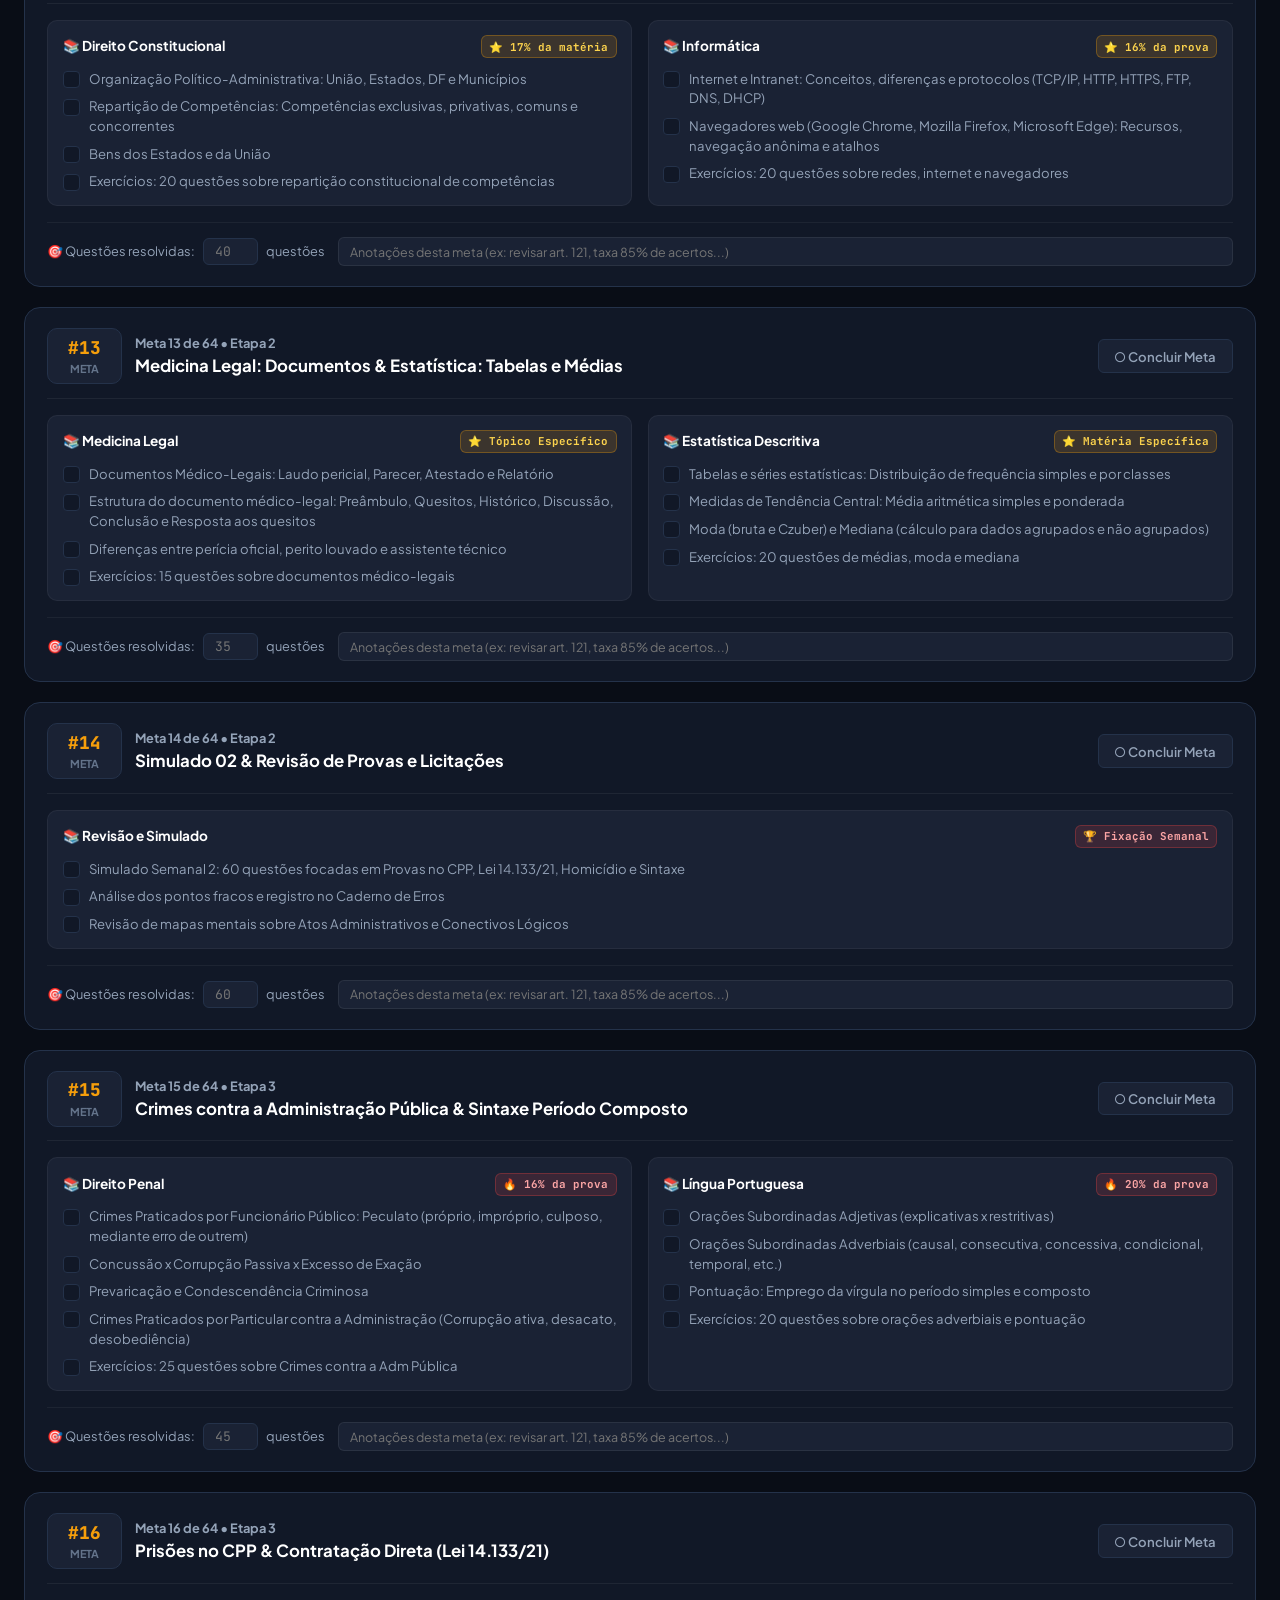
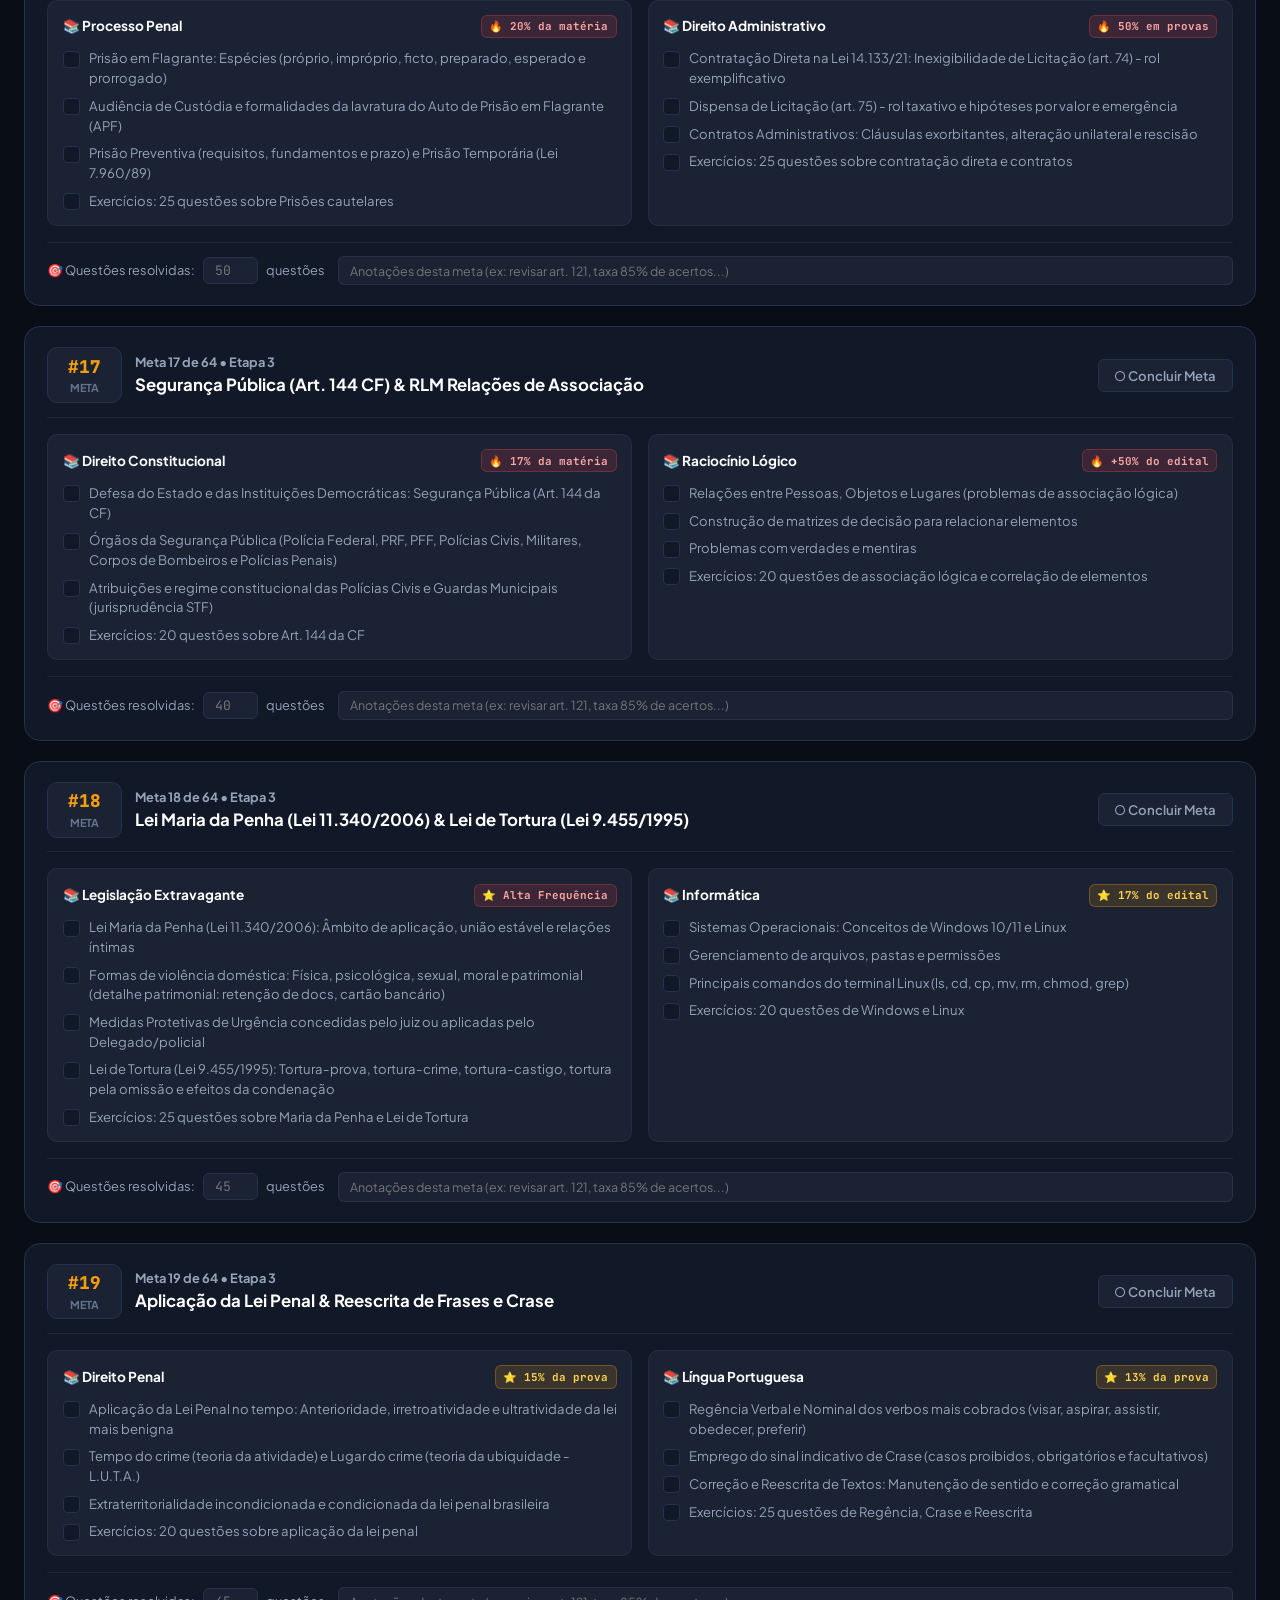
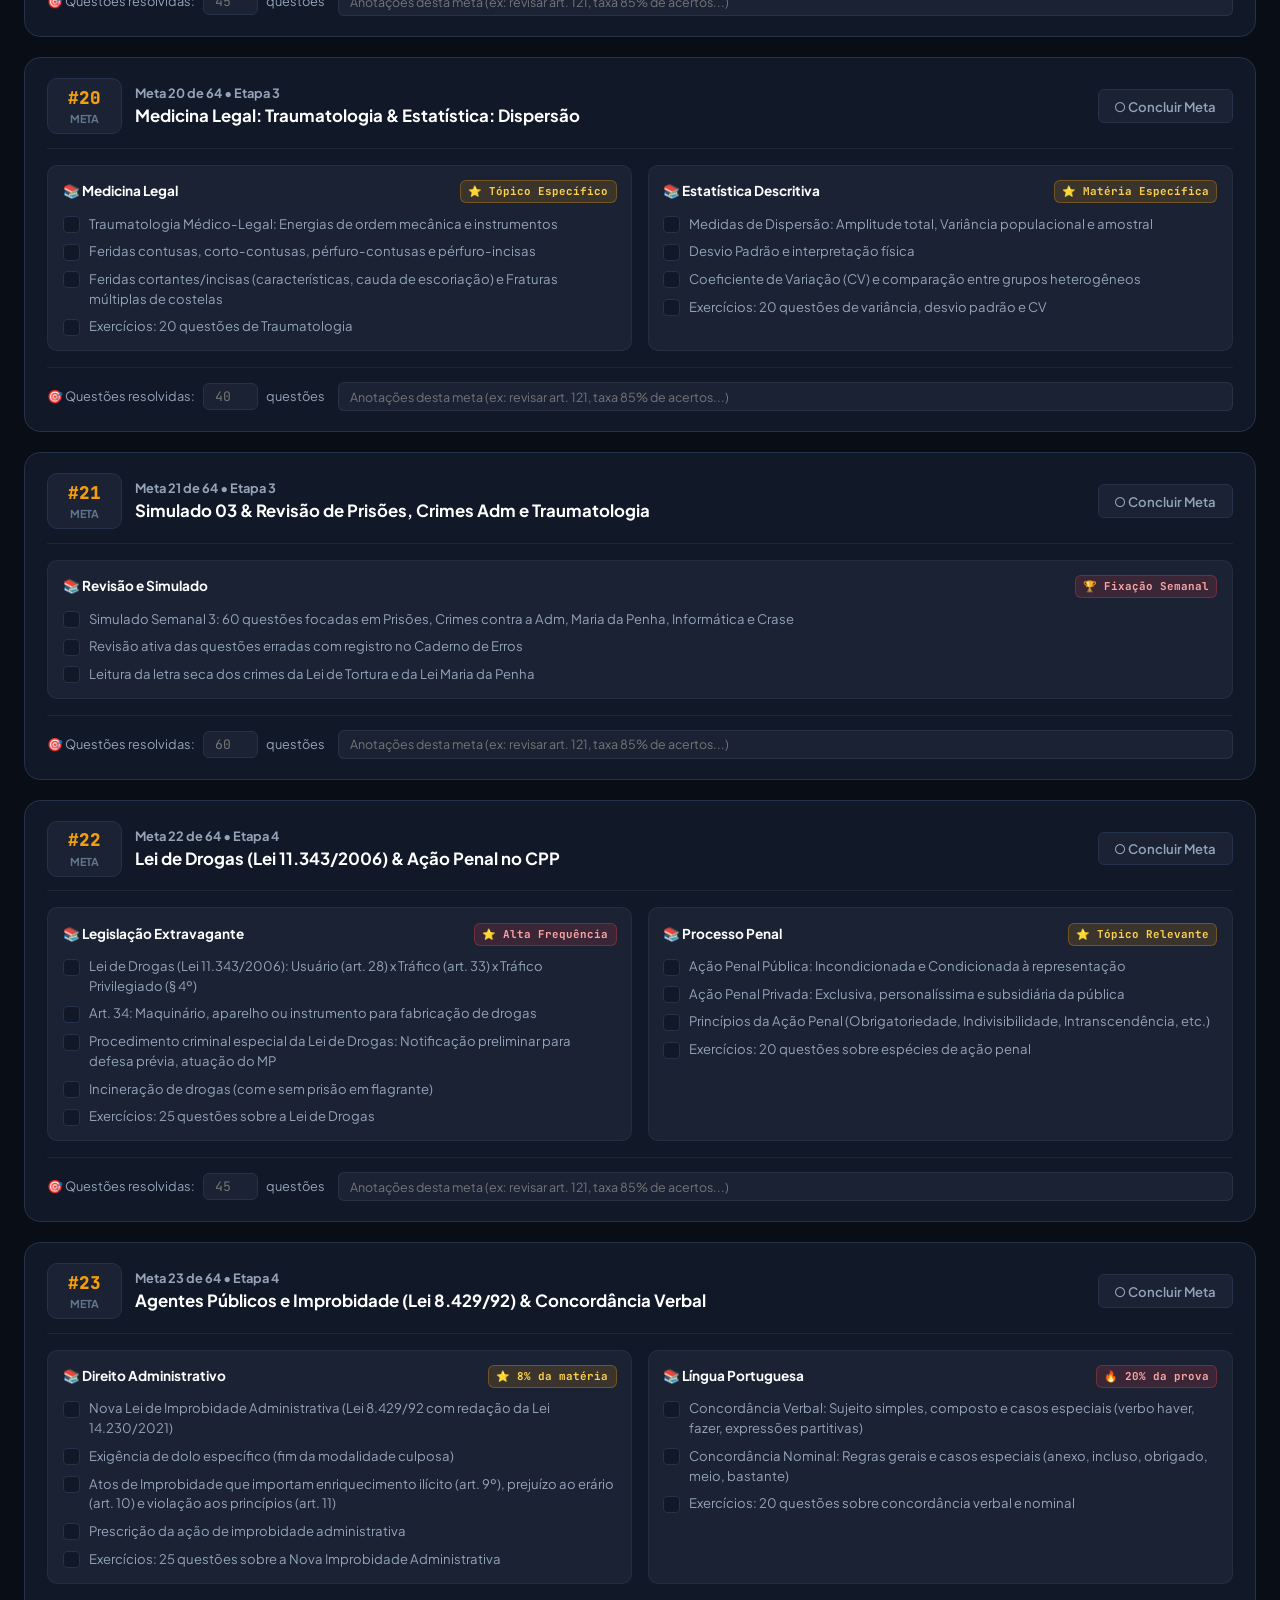
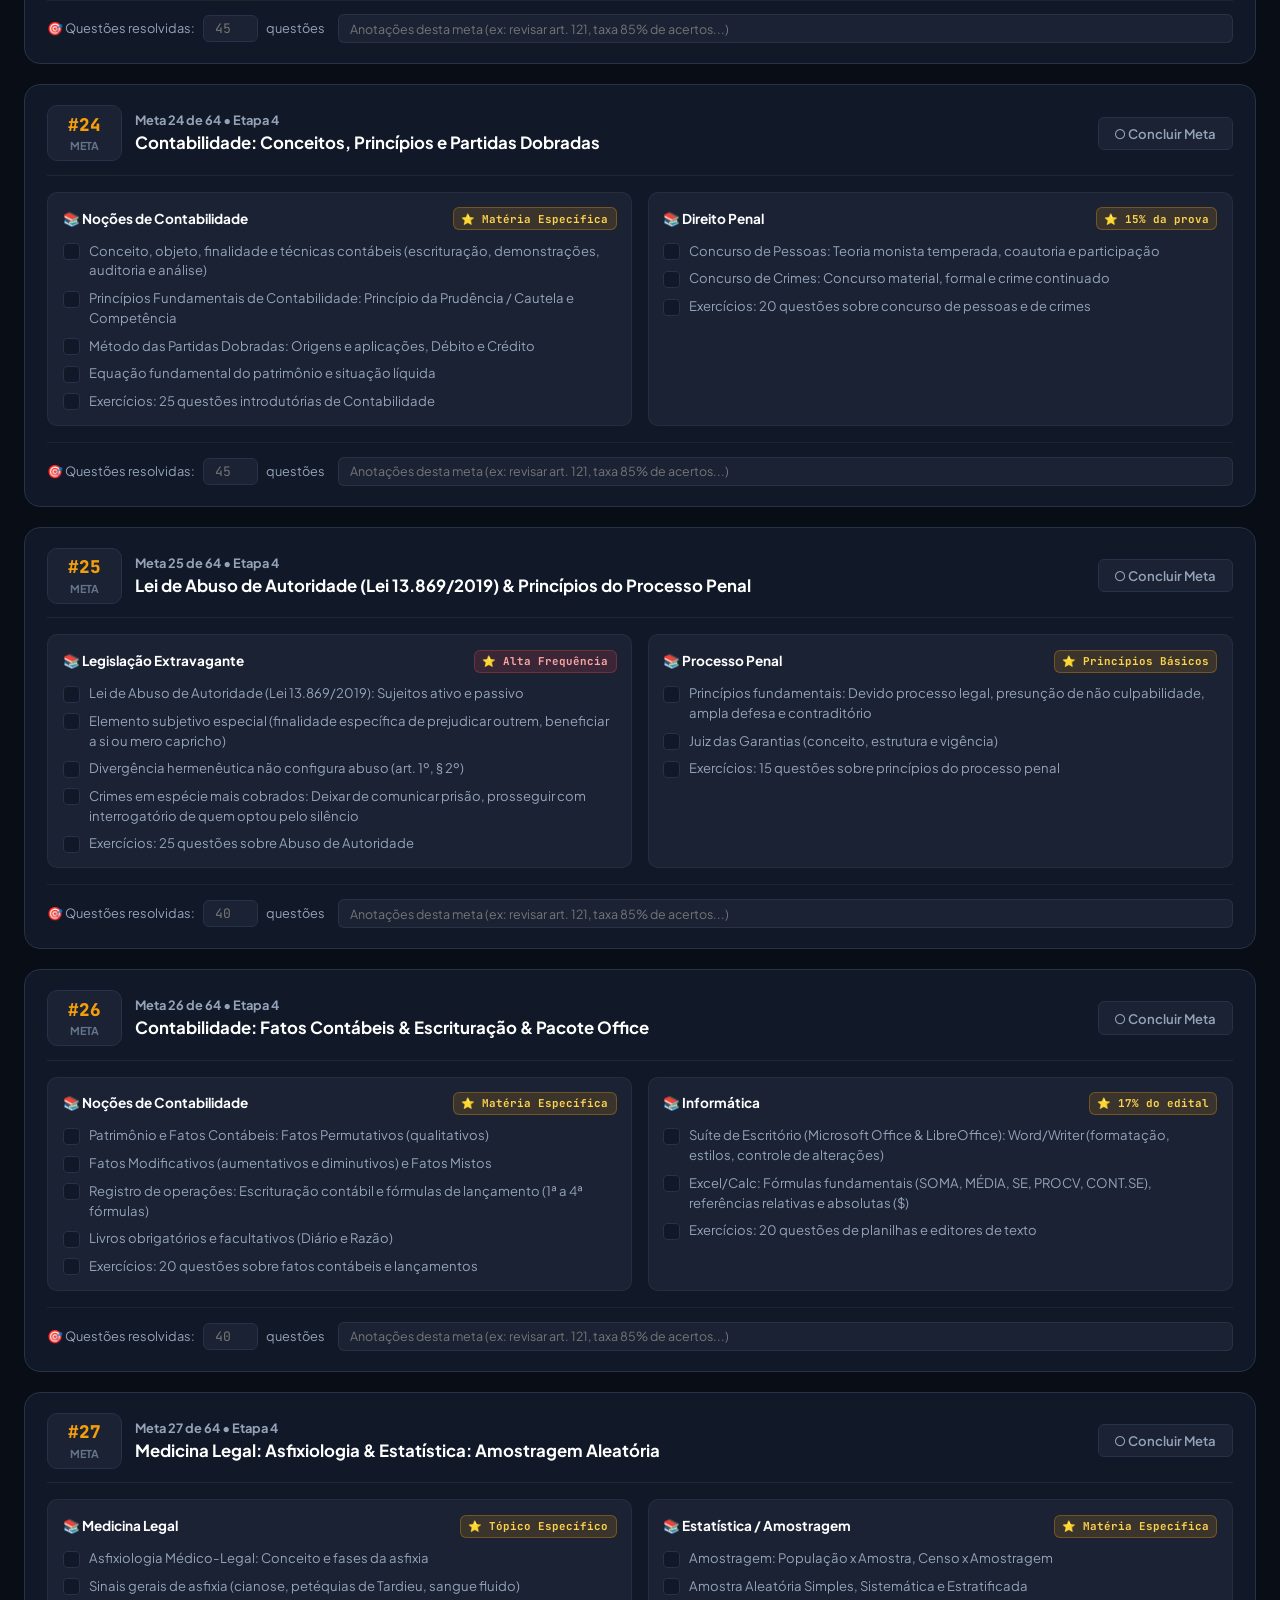
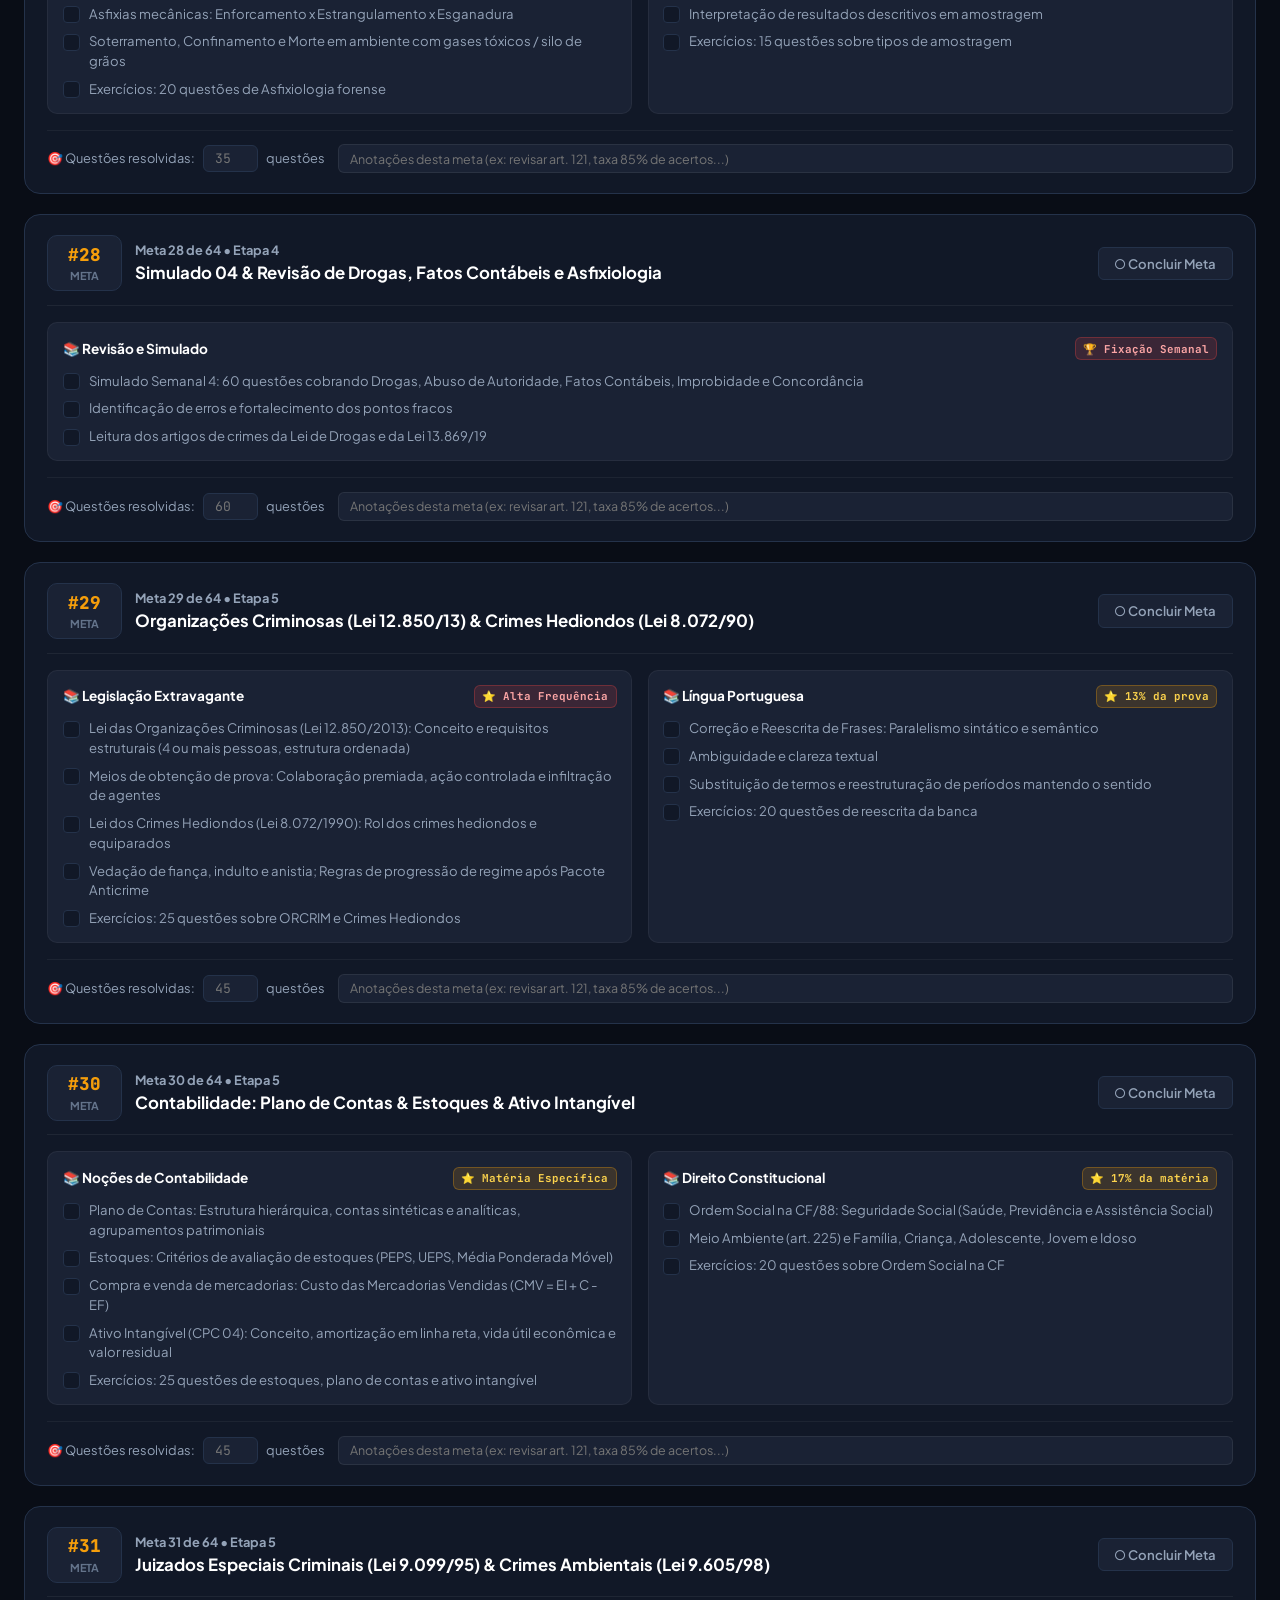
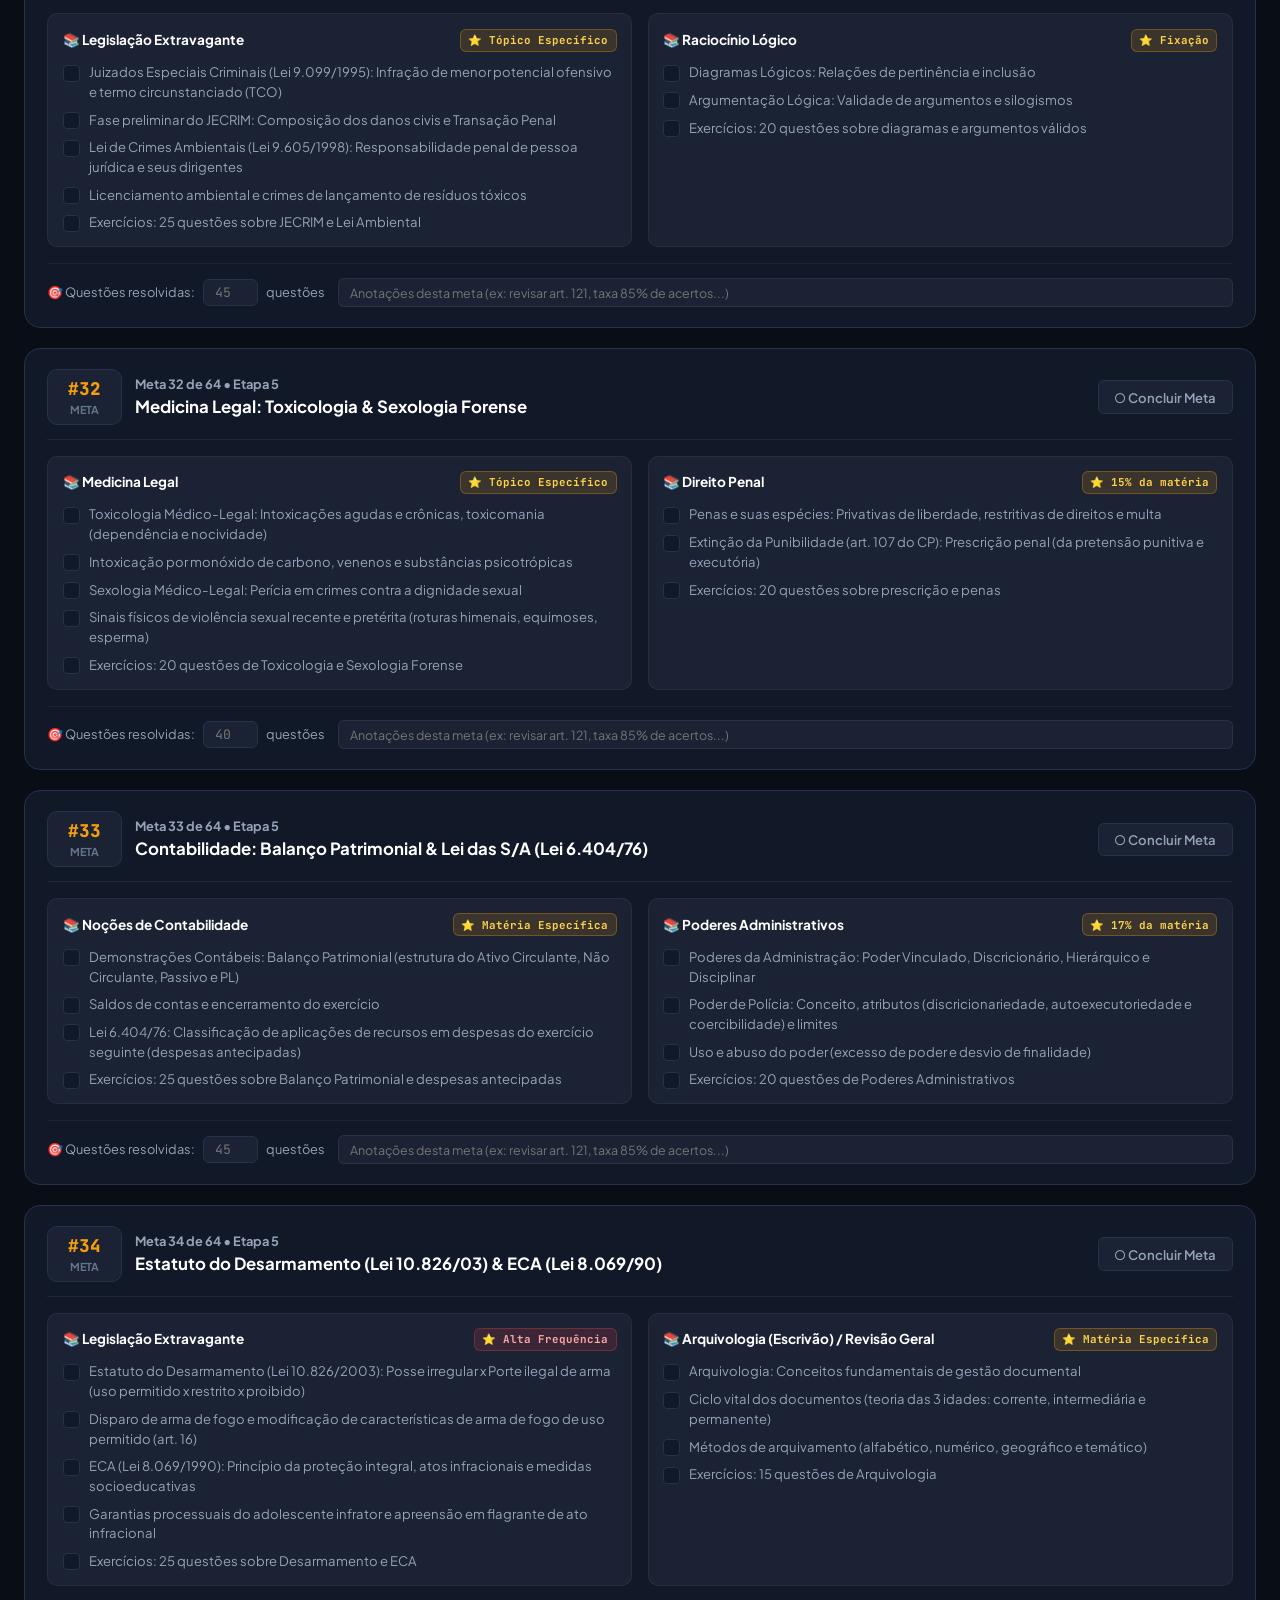
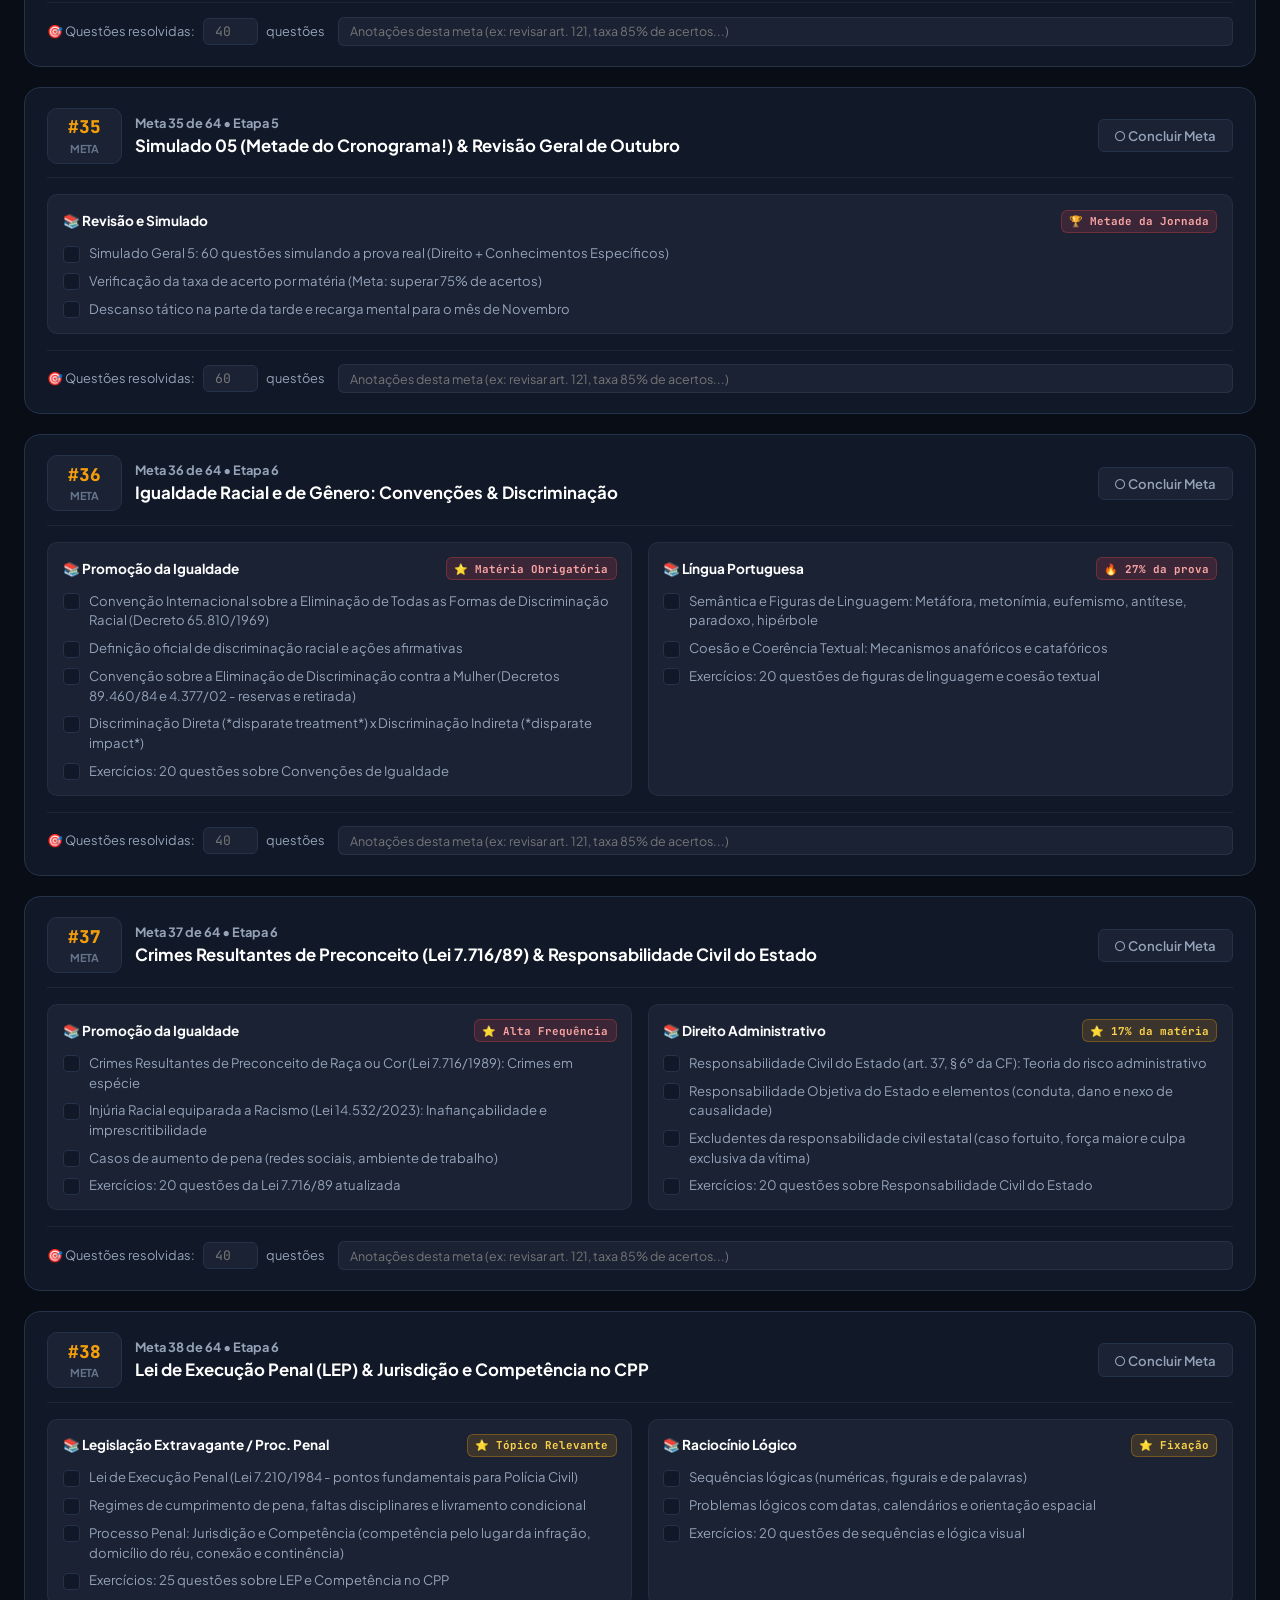
==== commit 1ab945a1: "Adicionar ambiente interativo do Simulado 01 PC-BA com gabarito comentado" ====
--- a/index.html
+++ b/index.html
@@ -29,6 +29,9 @@
 
       <!-- Ações do Header -->
       <div class="header-actions">
+        <a href="simulado-01/index.html" class="btn-secondary" style="text-decoration:none; border-color: var(--accent-gold); color: var(--accent-gold);" title="Abrir Ambiente do Simulado 01">
+          📝 Simulado 01
+        </a>
         <button id="pomodoroBtn" class="btn-secondary" title="Abrir Pomodoro Timer">
           ⏱️ Pomodoro (<span id="timerDisplay">25:00</span>)
         </button>
